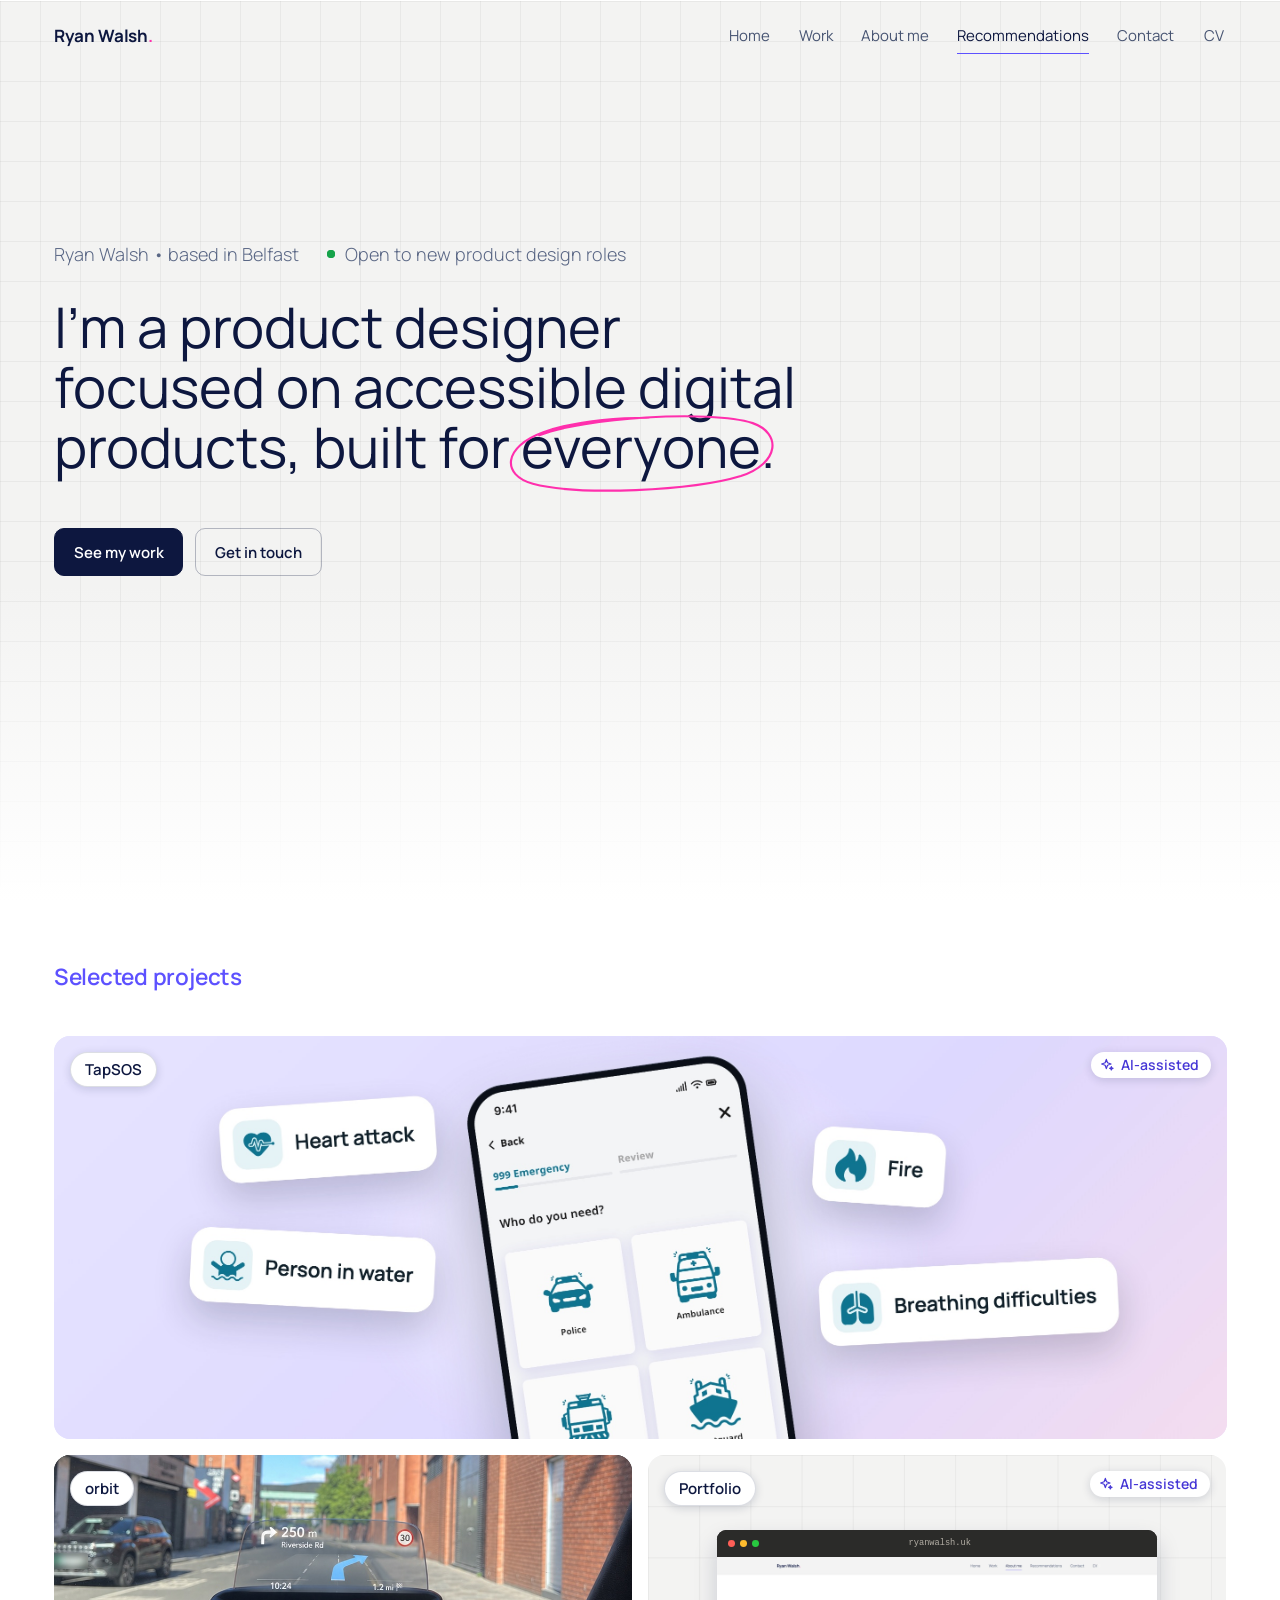
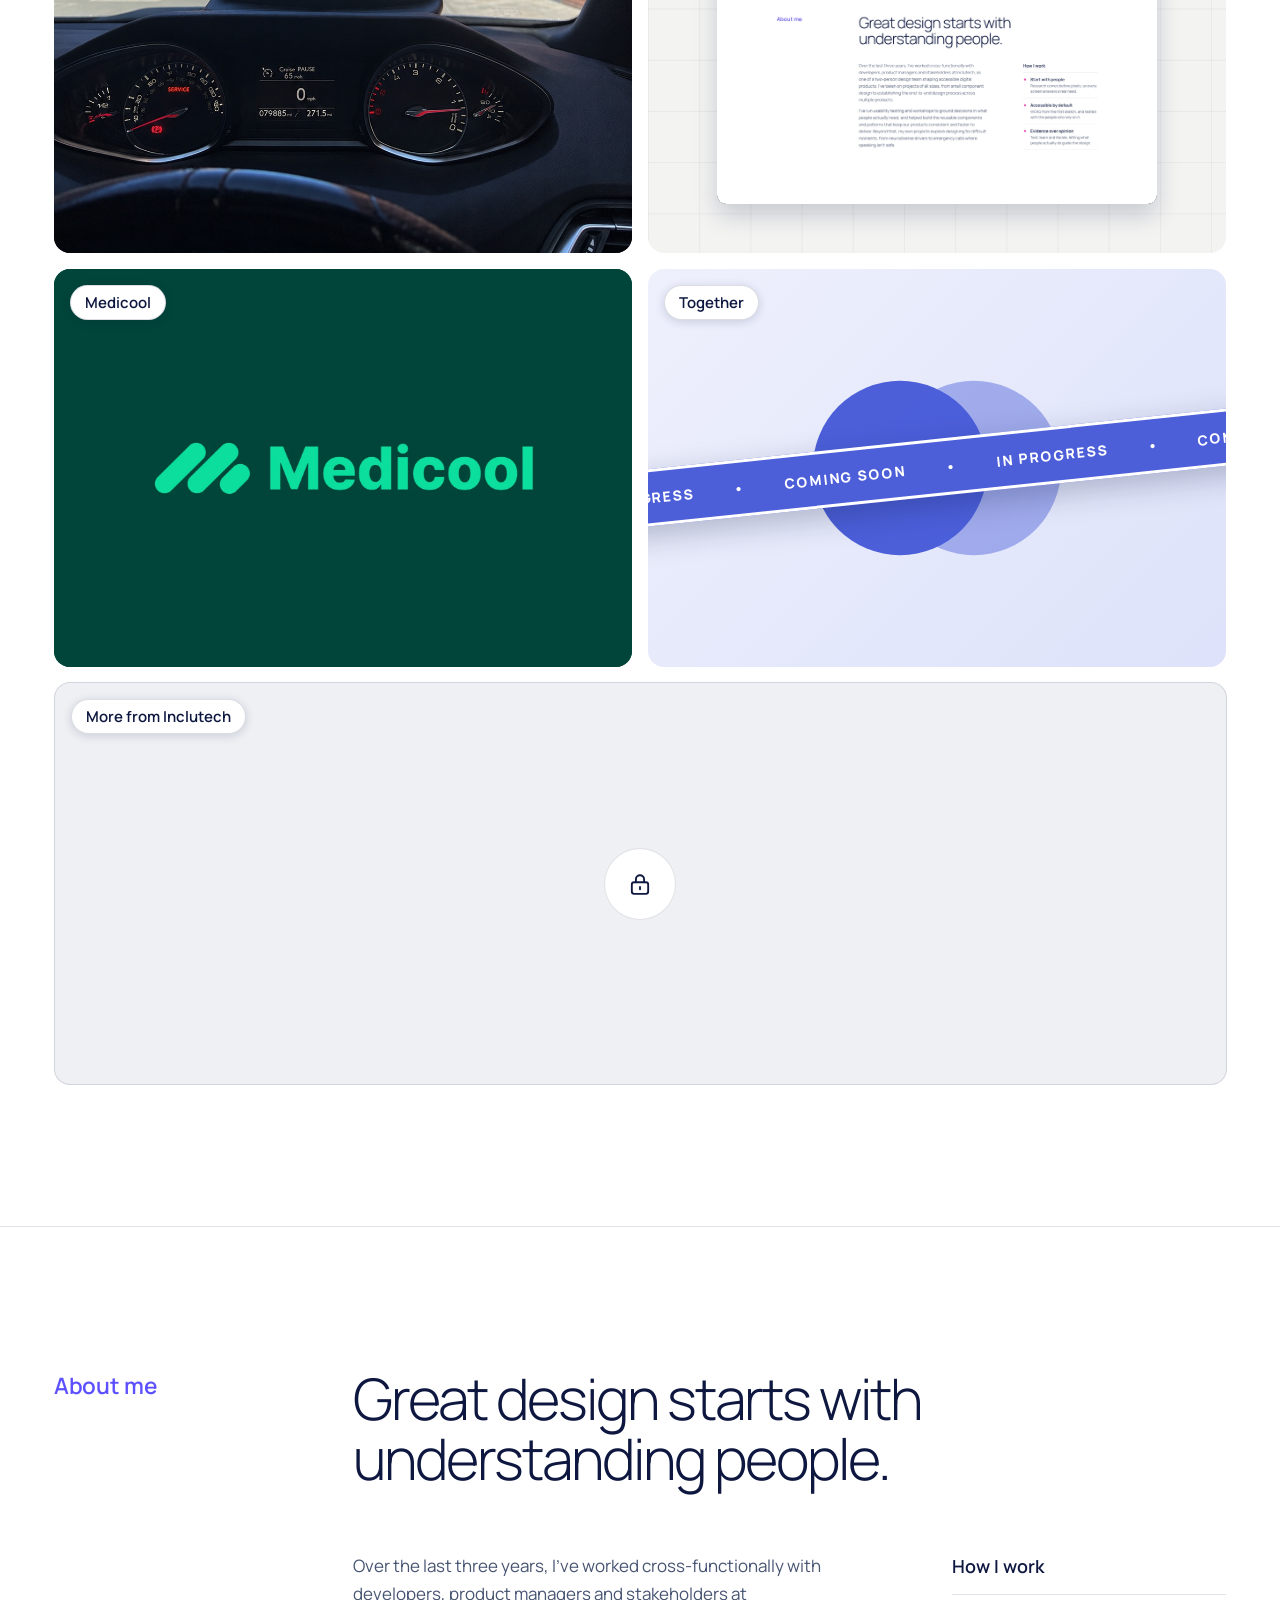
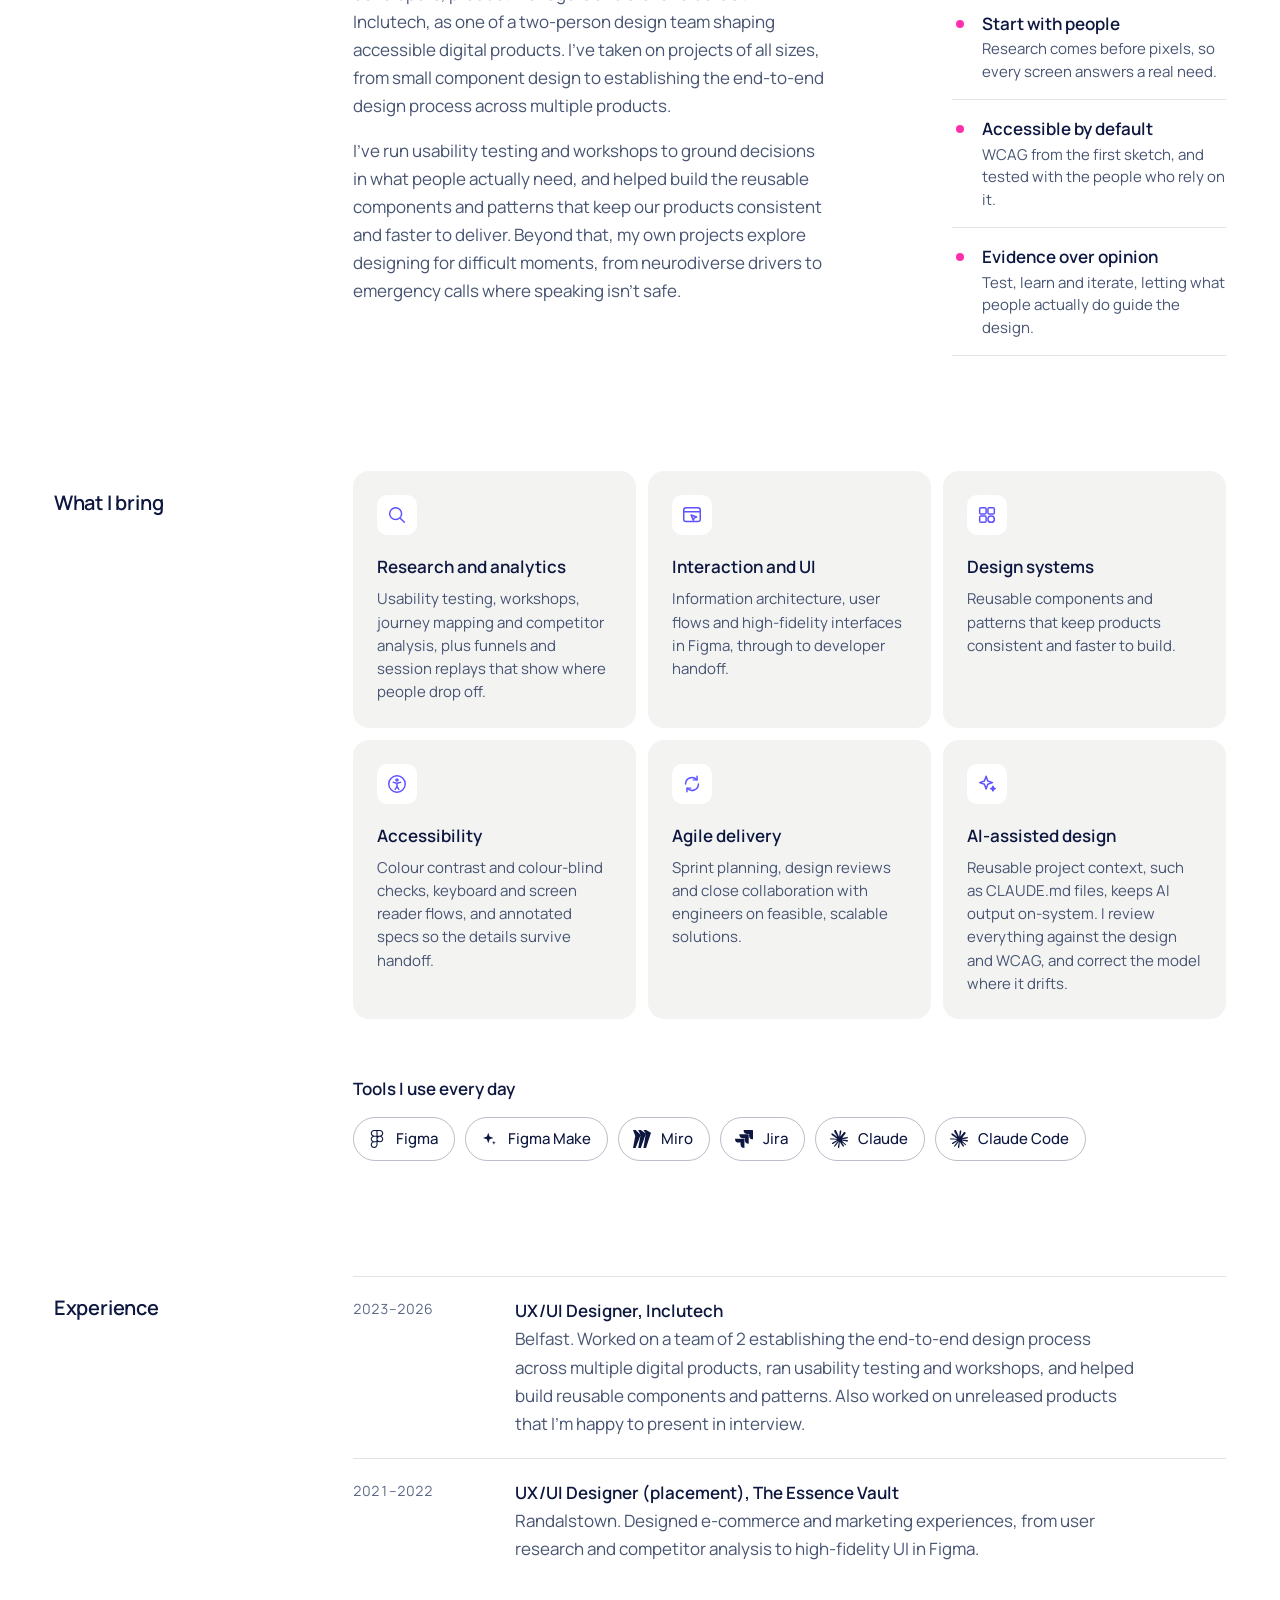
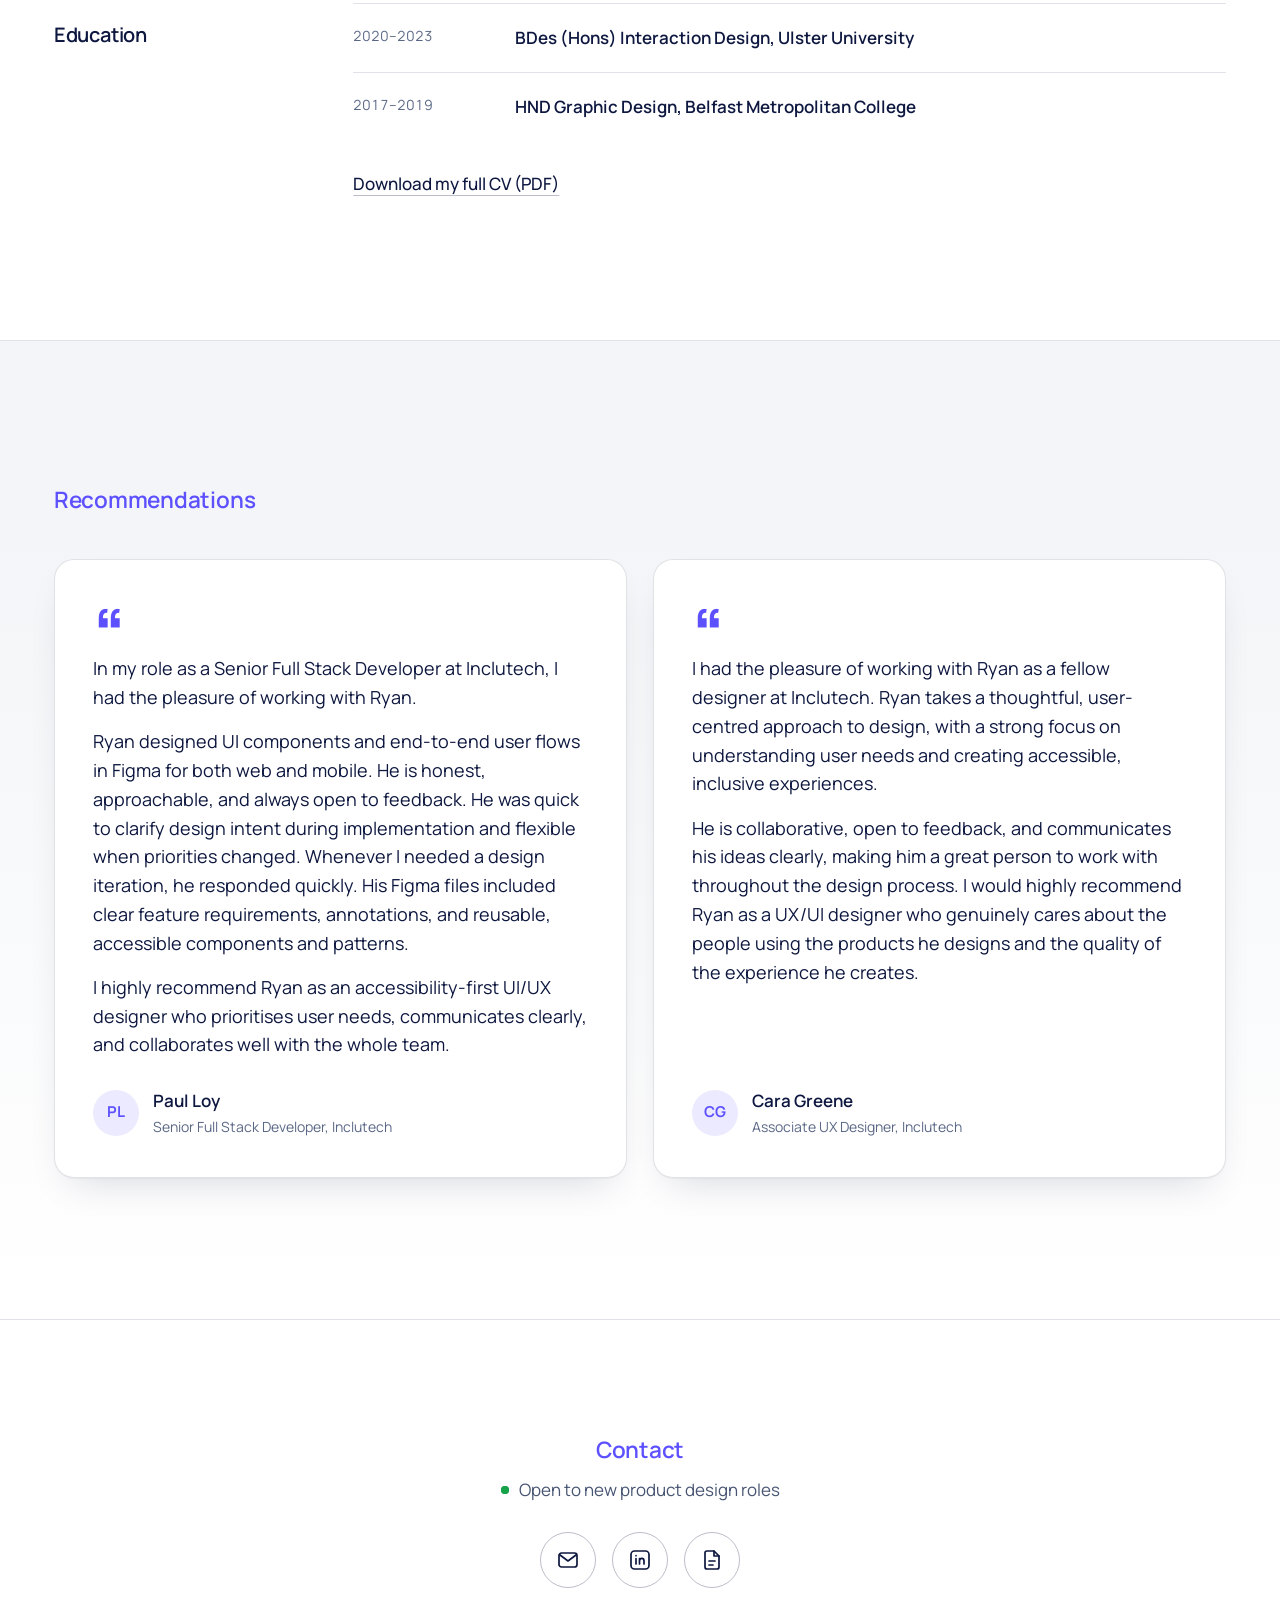
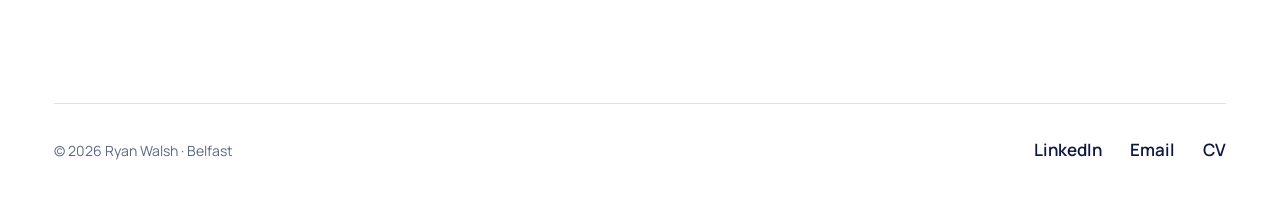
==== index.html @ e7433f49 "Home: add Claude and Figma Make to tools Brief item 1.3: Ryan confirmed he uses Claude (Research, Pr" ====
<!doctype html>
<html lang="en-GB">
<head>
  <meta charset="utf-8">
  <meta name="viewport" content="width=device-width, initial-scale=1, viewport-fit=cover">
  <title>Ryan Walsh, Product Designer (UX/UI) in Belfast</title>
  <meta name="description" content="Ryan Walsh is a product designer in Belfast, designing accessible, end-to-end digital products from research to developer handoff.">
  <meta name="theme-color" content="#131313">

  <meta property="og:type" content="website">
  <meta property="og:title" content="Ryan Walsh, Product Designer (UX/UI)">
  <meta property="og:description" content="Accessible, end-to-end product design from Belfast.">
  <meta property="og:url" content="https://ryanwalsh.uk/">
  <meta property="og:image" content="https://ryanwalsh.uk/images/share-card.png?v=3">
  <meta name="twitter:card" content="summary_large_image">

  <link rel="icon" href="favicon.svg?v=3" type="image/svg+xml">
  <link rel="preconnect" href="https://fonts.googleapis.com">
  <link rel="preconnect" href="https://fonts.gstatic.com" crossorigin>
  <link rel="stylesheet" href="https://fonts.googleapis.com/css2?family=Manrope:wght@200..800&display=swap">
  <link rel="stylesheet" href="css/styles.css?v=20261103g">
  <script src="js/main.js?v=20261029a" defer></script>
</head>
<body id="top">

<!-- Icon set used inside the TapSOS phone mockups -->
<svg class="sprite" aria-hidden="true" focusable="false">
  <symbol id="i-person" viewBox="0 0 24 24"><circle cx="12" cy="4.8" r="2.2"/><path d="M12 8.5v6M7.5 11.6 12 9.4l4.5 2.2M9.4 21l2.6-6.5 2.6 6.5"/></symbol>
  <symbol id="i-speech" viewBox="0 0 24 24"><path d="M4 5h16v10.5H10l-4.5 4v-4H4z"/><path d="M8 9.3h8M8 12.3h5"/></symbol>
  <symbol id="i-eye" viewBox="0 0 24 24"><path d="M2.5 12S6 5.5 12 5.5 21.5 12 21.5 12 18 18.5 12 18.5 2.5 12 2.5 12z"/><circle cx="12" cy="12" r="3"/></symbol>
  <symbol id="i-bottle" viewBox="0 0 24 24"><path d="M10 2.5h4M10.5 2.5v4L8 10v11.5h8V10l-2.5-3.5v-4M8 14h8"/></symbol>
  <symbol id="i-ticket" viewBox="0 0 24 24"><path d="M3 7h18v3.2a1.8 1.8 0 0 0 0 3.6V17H3v-3.2a1.8 1.8 0 0 0 0-3.6z"/><path d="M14.5 8v1.5M14.5 11.3v1.4M14.5 14.5V16"/></symbol>
  <symbol id="i-bag" viewBox="0 0 24 24"><path d="M5 8.5h14l-1.2 12H6.2z"/><path d="M9 8.5V7a3 3 0 0 1 6 0v1.5"/></symbol>
  <symbol id="i-pin" viewBox="0 0 24 24"><path d="M12 21s-6.5-6.2-6.5-11a6.5 6.5 0 0 1 13 0c0 4.8-6.5 11-6.5 11z"/><circle cx="12" cy="10" r="2.3"/></symbol>
</svg>

<a class="skip-link" href="#main">Skip to content</a>

<header class="site-header site-header--light">
  <div class="wrap site-header__inner">
    <a class="wordmark" href="#top">Ryan Walsh<span class="wordmark__stop" aria-hidden="true">.</span></a>
    <button class="nav-toggle" type="button" aria-expanded="false" aria-controls="site-nav">
      <span class="nav-toggle__open">Menu</span><span class="nav-toggle__close">Close</span>
    </button>
    <nav class="nav" id="site-nav" aria-label="Main">
      <ul class="nav__list">
        <li><a class="nav__link" href="#top">Home</a></li>
        <li><a class="nav__link" href="#work">Work</a></li>
        <li><a class="nav__link" href="#about">About me</a></li>
        <li><a class="nav__link" href="#recommendations">Recommendations</a></li>
        <li><a class="nav__link" href="#contact">Contact</a></li>
        <li><a class="nav__link" href="cv/ryanwalsh-2026-cv.pdf" target="_blank" rel="noopener">CV</a></li>
      </ul>
    </nav>
  </div>
</header>

<main id="main">

  <!-- ============ Hero ============ -->
  <div class="hero-band hero-band--light">
  <section class="hero wrap" aria-labelledby="hero-title">
    <div class="grid">
      <p class="hero__hello"><span>Ryan Walsh • based in Belfast</span><span class="status"><span class="status__dot" aria-hidden="true"></span>Open to new product design roles</span></p>

      <h1 class="hero__title" id="hero-title">
        I’m a product designer focused on accessible digital products, built for <span class="nowrap"><span class="circled">everyone<svg class="pen pen--loop" data-draw="load" style="--delay: 0.85s" viewBox="0 0 400 120" aria-hidden="true" focusable="false"><path pathLength="1" d="M58 30C120 8 300 4 360 26c40 16 36 58-20 74-70 18-230 18-294-2C2 84 6 44 64 26c46-14 106-16 150-14"/></svg></span>.</span>
      </h1>

      <div class="hero__aside">
        <div class="hero__actions">
          <a class="button button--solid" href="#work">See my work</a>
          <a class="button" href="#contact">Get in touch</a>
        </div>
      </div>
    </div>
  </section>
  </div>

  <!-- ============ Selected projects ============ -->
  <section class="section" id="work" aria-labelledby="work-title">
    <div class="wrap grid">
      <h2 class="section__label" id="work-title">Selected projects</h2>

      <article class="project project--feature">
        <a class="project__link" href="tapsos.html">
          <div class="media media--zoom project__media" style="background: #e6e3ff">
            <span class="project__badge" aria-hidden="true">TapSOS</span>
            <span class="ai-chip ai-chip--card" aria-hidden="true"><svg viewBox="0 0 24 24" aria-hidden="true" focusable="false"><path d="M11 3.5l1.8 5.2 5.2 1.8-5.2 1.8L11 17.5l-1.8-5.2L4 10.5l5.2-1.8z"/><path d="M18.5 14.5l.7 1.8 1.8.7-1.8.7-.7 1.8-.7-1.8-1.8-.7 1.8-.7z"/></svg>AI-assisted</span>
            <div class="project__overlay" aria-hidden="true"><p class="project__overlay-title">TapSOS</p><p class="project__overlay-desc">Contact the emergency services without saying a word.</p><span class="project__overlay-cta">View case study<svg class="project__arrow" viewBox="0 0 16 16" focusable="false"><path d="M2 8h11M9 4l4 4-4 4"/></svg></span></div>
            <picture>
              <source media="(min-width: 900px)" srcset="images/tapsos/home-card-wide.jpg?v=2" width="2640" height="907">
              <img class="media__img" src="images/tapsos/home-card.jpg?v=2" alt="" width="1200" height="826" loading="lazy">
            </picture>
          </div>
          <div class="project__caption" aria-hidden="true"><p class="project__caption-desc">Contact the emergency services without saying a word.</p><span class="project__cta">View case study<svg class="project__arrow" viewBox="0 0 16 16" aria-hidden="true" focusable="false"><path d="M2 8h11M9 4l4 4-4 4"/></svg></span></div>
          <div class="project__text visually-hidden">
            <h3 class="project__title">TapSOS</h3>
            <p class="project__desc">Contact the emergency services without saying a word. A free, accredited app that lets people contact the UK Police, Ambulance, Fire &amp; Rescue and Coastguard without speaking.</p>
            <ul class="tags" aria-label="Skills"><li>UX Research</li><li>UX Design</li><li>Accessibility</li></ul>
            <span class="project__cta">View case study<svg class="project__arrow" viewBox="0 0 16 16" aria-hidden="true" focusable="false"><path d="M2 8h11M9 4l4 4-4 4"/></svg></span>
          </div>
        </a>
      </article>

      <article class="project project--second">
        <a class="project__link" href="orbit.html">
          <div class="media media--zoom project__media" style="background: #1c1d20">
            <span class="project__badge" aria-hidden="true">orbit</span>
            <div class="project__overlay" aria-hidden="true"><p class="project__overlay-title">orbit</p><p class="project__overlay-desc">A heads-up display app for neurodiverse drivers.</p><span class="project__overlay-cta">View case study<svg class="project__arrow" viewBox="0 0 16 16" focusable="false"><path d="M2 8h11M9 4l4 4-4 4"/></svg></span></div>
            <img class="media__img" src="images/orbit-hud-photo.jpg" alt="" width="1086" height="747" loading="lazy">
          </div>
          <div class="project__caption" aria-hidden="true"><p class="project__caption-desc">A heads-up display app for neurodiverse drivers.</p><span class="project__cta">View case study<svg class="project__arrow" viewBox="0 0 16 16" aria-hidden="true" focusable="false"><path d="M2 8h11M9 4l4 4-4 4"/></svg></span></div>
          <div class="project__text visually-hidden">
            <h3 class="project__title">orbit</h3>
            <p class="project__desc">A heads-up display app that puts directions in a driver’s peripheral view, designed around the needs of neurodiverse drivers.</p>
            <ul class="tags" aria-label="Skills"><li>UX Research</li><li>UX Design</li><li>Mobile</li><li>HUD</li></ul>
            <span class="project__cta">View case study<svg class="project__arrow" viewBox="0 0 16 16" aria-hidden="true" focusable="false"><path d="M2 8h11M9 4l4 4-4 4"/></svg></span>
          </div>
        </a>
      </article>

      <article class="project project--site">
        <a class="project__link" href="portfolio-site.html">
          <div class="media media--site media--zoom project__media">
            <span class="project__badge" aria-hidden="true">Portfolio</span>
            <span class="ai-chip ai-chip--card" aria-hidden="true"><svg viewBox="0 0 24 24" aria-hidden="true" focusable="false"><path d="M11 3.5l1.8 5.2 5.2 1.8-5.2 1.8L11 17.5l-1.8-5.2L4 10.5l5.2-1.8z"/><path d="M18.5 14.5l.7 1.8 1.8.7-1.8.7-.7 1.8-.7-1.8-1.8-.7 1.8-.7z"/></svg>AI-assisted</span>
            <div class="project__overlay" aria-hidden="true"><p class="project__overlay-title">Portfolio</p><p class="project__overlay-desc">Designing and building my portfolio with AI</p><span class="project__overlay-cta">View case study<svg class="project__arrow" viewBox="0 0 16 16" focusable="false"><path d="M2 8h11M9 4l4 4-4 4"/></svg></span></div>
            <div class="media__img site-window" aria-hidden="true">
              <div class="site-window__frame">
                <p class="site-window__bar"><i></i><i></i><i></i><span>ryanwalsh.uk</span></p>
                <div class="site-window__screen"><img src="images/site-about.webp" alt="" width="2000" height="1011" loading="lazy"></div>
              </div>
            </div>
          </div>
          <div class="project__caption" aria-hidden="true"><p class="project__caption-desc">Designing and building my portfolio with AI</p><span class="project__cta">View case study<svg class="project__arrow" viewBox="0 0 16 16" aria-hidden="true" focusable="false"><path d="M2 8h11M9 4l4 4-4 4"/></svg></span></div>
          <div class="project__text visually-hidden">
            <h3 class="project__title">Portfolio</h3>
            <p class="project__desc">Designing and building my portfolio with AI</p>
            <ul class="tags" aria-label="Skills"><li>UX Design</li><li>Web</li><li>AI</li></ul>
            <span class="project__cta">View case study<svg class="project__arrow" viewBox="0 0 16 16" aria-hidden="true" focusable="false"><path d="M2 8h11M9 4l4 4-4 4"/></svg></span>
          </div>
        </a>
      </article>

      <article class="project project--medicool">
        <a class="project__link" href="medicool.html">
          <div class="media media--medicool media--zoom project__media">
            <span class="project__badge" aria-hidden="true">Medicool</span>
            <div class="project__overlay" aria-hidden="true"><p class="project__overlay-title">Medicool</p><p class="project__overlay-desc">Keeping medication cool on the go, with a smart case and an app.</p><span class="project__overlay-cta">View case study<svg class="project__arrow" viewBox="0 0 16 16" focusable="false"><path d="M2 8h11M9 4l4 4-4 4"/></svg></span></div>
            <img class="media__img medicool__logo" src="images/medicool.webp" alt="" width="2000" height="1125" loading="lazy">
          </div>
          <div class="project__caption" aria-hidden="true"><p class="project__caption-desc">Keeping medication cool on the go, with a smart case and an app.</p><span class="project__cta">View case study<svg class="project__arrow" viewBox="0 0 16 16" aria-hidden="true" focusable="false"><path d="M2 8h11M9 4l4 4-4 4"/></svg></span></div>
          <div class="project__text visually-hidden">
            <h3 class="project__title">Medicool</h3>
            <p class="project__desc">A co-founders project from Catalyst in 2023: a smart case that keeps medication cool on the go, and the app that talks to it. Our team was selected for a £10,000 proof-of-concept grant.</p>
            <ul class="tags" aria-label="Skills"><li>Branding</li><li>UX Design</li><li>Mobile</li></ul>
            <span class="project__cta">View case study<svg class="project__arrow" viewBox="0 0 16 16" aria-hidden="true" focusable="false"><path d="M2 8h11M9 4l4 4-4 4"/></svg></span>
          </div>
        </a>
      </article>

      <article class="project project--third project--off">
        <div class="project__link">
          <div class="media media--together project__media pending" role="img" aria-label="Together case study in progress, coming soon">
            <span class="project__badge" aria-hidden="true">Together</span>
            <div class="project__overlay" aria-hidden="true"><p class="project__overlay-title">Together</p><p class="project__overlay-desc">GP, hospital and pharmacy appointments on one timeline.</p><span class="project__overlay-cta">Coming soon</span></div>
            <span class="pending__mark" aria-hidden="true"></span>
            <svg class="pending__icon" viewBox="0 0 200 200" aria-hidden="true" focusable="false"><circle cx="78" cy="100" r="52" fill="#4c5fd9"/><circle cx="122" cy="100" r="52" fill="#4c5fd9" fill-opacity="0.45"/></svg>
            <div class="pending__band" aria-hidden="true"><div class="pending__track"><span class="pending__set"><span>In progress</span><span>Coming soon</span><span>In progress</span><span>Coming soon</span><span>In progress</span><span>Coming soon</span></span><span class="pending__set"><span>In progress</span><span>Coming soon</span><span>In progress</span><span>Coming soon</span><span>In progress</span><span>Coming soon</span></span></div></div>
          </div>
          <div class="project__caption" aria-hidden="true"><p class="project__caption-desc">GP, hospital and pharmacy appointments on one timeline.</p><span class="project__cta project__cta--pending">Coming soon</span></div>
          <div class="project__text visually-hidden">
            <h3 class="project__title">Together</h3>
            <p class="project__desc">Your care, all in one place: GP, hospital and pharmacy appointments together on one timeline.</p>
            <ul class="tags" aria-label="Skills"><li>UX Design</li><li>Mobile</li></ul>
            <span class="project__cta project__cta--pending">In progress, coming soon</span>
          </div>
        </div>
      </article>

      <article class="project project--fourth project--locked">
        <a class="project__link" href="mailto:ryanjameswalsh@hotmail.com?subject=Portfolio%20walkthrough" aria-label="More from Inclutech: unreleased product work I can walk you through in an interview. Available on request. Opens an email to Ryan.">
          <div class="media media--locked project__media">
            <span class="project__badge" aria-hidden="true">More from Inclutech</span>
            <div class="project__overlay" aria-hidden="true"><p class="project__overlay-title">More from Inclutech</p><p class="project__overlay-desc">Unreleased product work I can walk you through in an interview.</p><span class="project__overlay-cta">Available on request<svg class="project__arrow" viewBox="0 0 16 16" focusable="false"><path d="M2 8h11M9 4l4 4-4 4"/></svg></span></div>
            <span class="locked__icon" aria-hidden="true"><svg viewBox="0 0 24 24" focusable="false"><rect x="5" y="10.5" width="14" height="10" rx="2"/><path d="M8.5 10.5V8a3.5 3.5 0 0 1 7 0v2.5"/><path d="M12 14.5v2"/></svg></span>
          </div>
          <div class="project__caption" aria-hidden="true"><p class="project__caption-desc">Unreleased product work I can walk you through in an interview.</p><span class="project__cta">Available on request<svg class="project__arrow" viewBox="0 0 16 16" aria-hidden="true" focusable="false"><path d="M2 8h11M9 4l4 4-4 4"/></svg></span></div>
          <div class="project__text visually-hidden">
            <h3 class="project__title">More from Inclutech</h3>
            <p class="project__desc">Unreleased product work I can walk you through in an interview.</p>
            <span class="project__cta">Available on request</span>
          </div>
        </a>
      </article>
    </div>
  </section>

  <!-- ============ About ============ -->
  <section class="section" id="about" aria-labelledby="about-title">
    <div class="wrap grid">
      <h2 class="section__label" id="about-title">About me</h2>
      <p class="about__statement">Great design starts with understanding people.</p>

      <div class="about__body flow">
        <p>Over the last three years, I’ve worked cross-functionally with developers, product managers and stakeholders at Inclutech, as one of a two-person design team shaping accessible digital products. I’ve taken on projects of all sizes, from small component design to establishing the end-to-end design process across multiple products.</p>
        <p>I’ve run usability testing and workshops to ground decisions in what people actually need, and helped build the reusable components and patterns that keep our products consistent and faster to deliver. Beyond that, my own projects explore designing for difficult moments, from neurodiverse drivers to emergency calls where speaking isn’t safe.</p>
      </div>

      <div class="about__principles">
        <h3 class="about__principles-title">How I work</h3>
        <ul class="beliefs">
          <li><svg class="pen pen--dot" data-draw style="--delay: 0s" viewBox="0 0 20 20" aria-hidden="true" focusable="false"><circle class="pen__ring" cx="10" cy="10" r="8"/><circle class="pen__dot" cx="10" cy="10" r="5"/></svg><p><strong>Start with people</strong>Research comes before pixels, so every screen answers a real need.</p></li>
          <li><svg class="pen pen--dot" data-draw style="--delay: 0.15s" viewBox="0 0 20 20" aria-hidden="true" focusable="false"><circle class="pen__ring" cx="10" cy="10" r="8"/><circle class="pen__dot" cx="10" cy="10" r="5"/></svg><p><strong>Accessible by default</strong>WCAG from the first sketch, and tested with the people who rely on it.</p></li>
          <li><svg class="pen pen--dot" data-draw style="--delay: 0.3s" viewBox="0 0 20 20" aria-hidden="true" focusable="false"><circle class="pen__ring" cx="10" cy="10" r="8"/><circle class="pen__dot" cx="10" cy="10" r="5"/></svg><p><strong>Evidence over opinion</strong>Test, learn and iterate, letting what people actually do guide the design.</p></li>
        </ul>
      </div>

      <div class="about__block">
        <h3 class="about__subhead">What I bring</h3>
        <dl class="skills">
          <div><dt><span class="skills__icon" aria-hidden="true"><svg viewBox="0 0 24 24" focusable="false"><circle cx="10.5" cy="10.5" r="6.5"/><path d="M15.5 15.5 20 20"/></svg></span>Research and analytics</dt><dd>Usability testing, workshops, journey mapping and competitor analysis, plus funnels and session replays that show where people drop off.</dd></div>
          <div><dt><span class="skills__icon" aria-hidden="true"><svg viewBox="0 0 24 24" focusable="false"><rect x="3" y="4" width="18" height="15" rx="2.5"/><path d="M3 8.5h18M11 12l6 2.2-2.6 1-1 2.6z"/></svg></span>Interaction and UI</dt><dd>Information architecture, user flows and high-fidelity interfaces in Figma, through to developer handoff.</dd></div>
          <div><dt><span class="skills__icon" aria-hidden="true"><svg viewBox="0 0 24 24" focusable="false"><rect x="4" y="4" width="7" height="7" rx="1.5"/><rect x="13" y="4" width="7" height="7" rx="1.5"/><rect x="4" y="13" width="7" height="7" rx="1.5"/><circle cx="16.5" cy="16.5" r="3.5"/></svg></span>Design systems</dt><dd>Reusable components and patterns that keep products consistent and faster to build.</dd></div>
          <div><dt><span class="skills__icon" aria-hidden="true"><svg viewBox="0 0 24 24" focusable="false"><circle cx="12" cy="12" r="9"/><circle cx="12" cy="7.6" r="1.2"/><path d="M8 10.2l4 1 4-1M12 11.2v3.3M10 18l2-3.5 2 3.5"/></svg></span>Accessibility</dt><dd>Colour contrast and colour-blind checks, keyboard and screen reader flows, and annotated specs so the details survive handoff.</dd></div>
          <div><dt><span class="skills__icon" aria-hidden="true"><svg viewBox="0 0 24 24" focusable="false"><path d="M19 12a7 7 0 0 1-12.2 4.7M5 12a7 7 0 0 1 12.2-4.7"/><path d="M17.5 3.5v4h-4M6.5 20.5v-4h4"/></svg></span>Agile delivery</dt><dd>Sprint planning, design reviews and close collaboration with engineers on feasible, scalable solutions.</dd></div>
          <div><dt><span class="skills__icon" aria-hidden="true"><svg viewBox="0 0 24 24" focusable="false"><path d="M11 3.5l1.8 5.2 5.2 1.8-5.2 1.8L11 17.5l-1.8-5.2L4 10.5l5.2-1.8z"/><path d="M18.5 14.5l.7 1.8 1.8.7-1.8.7-.7 1.8-.7-1.8-1.8-.7 1.8-.7z"/></svg></span>AI-assisted design</dt><dd>Reusable project context, such as CLAUDE.md files, keeps AI output on-system. I review everything against the design and WCAG, and correct the model where it drifts.</dd></div>
        </dl>
        <div class="tools">
          <p class="tools__label">Tools I use every day</p>
          <!-- Brand icons from Simple Icons (CC0) -->
          <ul class="tools__list">
            <li><svg viewBox="0 0 24 24" aria-hidden="true" focusable="false"><path d="M15.852 8.981h-4.588V0h4.588c2.476 0 4.49 2.014 4.49 4.49s-2.014 4.491-4.49 4.491zM12.735 7.51h3.117c1.665 0 3.019-1.355 3.019-3.019s-1.355-3.019-3.019-3.019h-3.117V7.51zm0 1.471H8.148c-2.476 0-4.49-2.014-4.49-4.49S5.672 0 8.148 0h4.588v8.981zm-4.587-7.51c-1.665 0-3.019 1.355-3.019 3.019s1.354 3.02 3.019 3.02h3.117V1.471H8.148zm4.587 15.019H8.148c-2.476 0-4.49-2.014-4.49-4.49s2.014-4.49 4.49-4.49h4.588v8.98zM8.148 8.981c-1.665 0-3.019 1.355-3.019 3.019s1.355 3.019 3.019 3.019h3.117V8.981H8.148zM8.172 24c-2.489 0-4.515-2.014-4.515-4.49s2.014-4.49 4.49-4.49h4.588v4.441c0 2.503-2.047 4.539-4.563 4.539zm-.024-7.51a3.023 3.023 0 0 0-3.019 3.019c0 1.665 1.365 3.019 3.044 3.019 1.705 0 3.093-1.376 3.093-3.068v-2.97H8.148zm7.704 0h-.098c-2.476 0-4.49-2.014-4.49-4.49s2.014-4.49 4.49-4.49h.098c2.476 0 4.49 2.014 4.49 4.49s-2.014 4.49-4.49 4.49zm-.097-7.509c-1.665 0-3.019 1.355-3.019 3.019s1.355 3.019 3.019 3.019h.098c1.665 0 3.019-1.355 3.019-3.019s-1.355-3.019-3.019-3.019h-.098z"/></svg>Figma</li>
            <li><svg viewBox="0 0 24 24" aria-hidden="true" focusable="false"><path d="M11 3.5l1.8 5.2 5.2 1.8-5.2 1.8L11 17.5l-1.8-5.2L4 10.5l5.2-1.8z"/><path d="M18.5 14.5l.7 1.8 1.8.7-1.8.7-.7 1.8-.7-1.8-1.8-.7 1.8-.7z"/></svg>Figma Make</li>
            <li><svg viewBox="0 0 24 24" aria-hidden="true" focusable="false"><path d="M17.392 0H13.9L17 4.808 10.444 0H6.949l3.102 6.3L3.494 0H0l3.05 8.131L0 24h3.494L10.05 6.985 6.949 24h3.494L17 5.494 13.899 24h3.493L24 3.672 17.392 0z"/></svg>Miro</li>
            <li><svg viewBox="0 0 24 24" aria-hidden="true" focusable="false"><path d="M11.571 11.513H0a5.218 5.218 0 0 0 5.232 5.215h2.13v2.057A5.215 5.215 0 0 0 12.575 24V12.518a1.005 1.005 0 0 0-1.005-1.005zm5.723-5.756H5.736a5.215 5.215 0 0 0 5.215 5.214h2.129v2.058a5.218 5.218 0 0 0 5.215 5.214V6.758a1.001 1.001 0 0 0-1.001-1.001zM23.013 0H11.455a5.215 5.215 0 0 0 5.215 5.215h2.129v2.057A5.215 5.215 0 0 0 24 12.483V1.005A1.001 1.001 0 0 0 23.013 0Z"/></svg>Jira</li>
            <li><svg viewBox="0 0 24 24" aria-hidden="true" focusable="false"><path d="m4.7144 15.9555 4.7174-2.6471.079-.2307-.079-.1275h-.2307l-.7893-.0486-2.6956-.0729-2.3375-.0971-2.2646-.1214-.5707-.1215-.5343-.7042.0546-.3522.4797-.3218.686.0608 1.5179.1032 2.2767.1578 1.6514.0972 2.4468.255h.3886l.0546-.1579-.1336-.0971-.1032-.0972L6.973 9.8356l-2.55-1.6879-1.3356-.9714-.7225-.4918-.3643-.4614-.1578-1.0078.6557-.7225.8803.0607.2246.0607.8925.686 1.9064 1.4754 2.4893 1.8336.3643.3035.1457-.1032.0182-.0728-.164-.2733-1.3539-2.4467-1.445-2.4893-.6435-1.032-.17-.6194c-.0607-.255-.1032-.4674-.1032-.7285L6.287.1335 6.6997 0l.9957.1336.419.3642.6192 1.4147 1.0018 2.2282 1.5543 3.0296.4553.8985.2429.8318.091.255h.1579v-.1457l.1275-1.706.2368-2.0947.2307-2.6957.0789-.7589.3764-.9107.7468-.4918.5828.2793.4797.686-.0668.4433-.2853 1.8517-.5586 2.9021-.3643 1.9429h.2125l.2429-.2429.9835-1.3053 1.6514-2.0643.7286-.8196.85-.9046.5464-.4311h1.0321l.759 1.1293-.34 1.1657-1.0625 1.3478-.8804 1.1414-1.2628 1.7-.7893 1.36.0729.1093.1882-.0183 2.8535-.607 1.5421-.2794 1.8396-.3157.8318.3886.091.3946-.3278.8075-1.967.4857-2.3072.4614-3.4364.8136-.0425.0304.0486.0607 1.5482.1457.6618.0364h1.621l3.0175.2247.7892.522.4736.6376-.079.4857-1.2142.6193-1.6393-.3886-3.825-.9107-1.3113-.3279h-.1822v.1093l1.0929 1.0686 2.0035 1.8092 2.5075 2.3314.1275.5768-.3218.4554-.34-.0486-2.2039-1.6575-.85-.7468-1.9246-1.621h-.1275v.17l.4432.6496 2.3436 3.5214.1214 1.0807-.17.3521-.6071.2125-.6679-.1214-1.3721-1.9246L14.38 17.959l-1.1414-1.9428-.1397.079-.674 7.2552-.3156.3703-.7286.2793-.6071-.4614-.3218-.7468.3218-1.4753.3886-1.9246.3157-1.53.2853-1.9004.17-.6314-.0121-.0425-.1397.0182-1.4328 1.9672-2.1796 2.9446-1.7243 1.8456-.4128.164-.7164-.3704.0667-.6618.4008-.5889 2.386-3.0357 1.4389-1.882.929-1.0868-.0062-.1579h-.0546l-6.3385 4.1164-1.1293.1457-.4857-.4554.0608-.7467.2307-.2429 1.9064-1.3114Z"/></svg>Claude</li>
            <li><svg viewBox="0 0 24 24" aria-hidden="true" focusable="false"><path d="m4.7144 15.9555 4.7174-2.6471.079-.2307-.079-.1275h-.2307l-.7893-.0486-2.6956-.0729-2.3375-.0971-2.2646-.1214-.5707-.1215-.5343-.7042.0546-.3522.4797-.3218.686.0608 1.5179.1032 2.2767.1578 1.6514.0972 2.4468.255h.3886l.0546-.1579-.1336-.0971-.1032-.0972L6.973 9.8356l-2.55-1.6879-1.3356-.9714-.7225-.4918-.3643-.4614-.1578-1.0078.6557-.7225.8803.0607.2246.0607.8925.686 1.9064 1.4754 2.4893 1.8336.3643.3035.1457-.1032.0182-.0728-.164-.2733-1.3539-2.4467-1.445-2.4893-.6435-1.032-.17-.6194c-.0607-.255-.1032-.4674-.1032-.7285L6.287.1335 6.6997 0l.9957.1336.419.3642.6192 1.4147 1.0018 2.2282 1.5543 3.0296.4553.8985.2429.8318.091.255h.1579v-.1457l.1275-1.706.2368-2.0947.2307-2.6957.0789-.7589.3764-.9107.7468-.4918.5828.2793.4797.686-.0668.4433-.2853 1.8517-.5586 2.9021-.3643 1.9429h.2125l.2429-.2429.9835-1.3053 1.6514-2.0643.7286-.8196.85-.9046.5464-.4311h1.0321l.759 1.1293-.34 1.1657-1.0625 1.3478-.8804 1.1414-1.2628 1.7-.7893 1.36.0729.1093.1882-.0183 2.8535-.607 1.5421-.2794 1.8396-.3157.8318.3886.091.3946-.3278.8075-1.967.4857-2.3072.4614-3.4364.8136-.0425.0304.0486.0607 1.5482.1457.6618.0364h1.621l3.0175.2247.7892.522.4736.6376-.079.4857-1.2142.6193-1.6393-.3886-3.825-.9107-1.3113-.3279h-.1822v.1093l1.0929 1.0686 2.0035 1.8092 2.5075 2.3314.1275.5768-.3218.4554-.34-.0486-2.2039-1.6575-.85-.7468-1.9246-1.621h-.1275v.17l.4432.6496 2.3436 3.5214.1214 1.0807-.17.3521-.6071.2125-.6679-.1214-1.3721-1.9246L14.38 17.959l-1.1414-1.9428-.1397.079-.674 7.2552-.3156.3703-.7286.2793-.6071-.4614-.3218-.7468.3218-1.4753.3886-1.9246.3157-1.53.2853-1.9004.17-.6314-.0121-.0425-.1397.0182-1.4328 1.9672-2.1796 2.9446-1.7243 1.8456-.4128.164-.7164-.3704.0667-.6618.4008-.5889 2.386-3.0357 1.4389-1.882.929-1.0868-.0062-.1579h-.0546l-6.3385 4.1164-1.1293.1457-.4857-.4554.0608-.7467.2307-.2429 1.9064-1.3114Z"/></svg>Claude Code</li>
          </ul>
        </div>
      </div>

      <div class="about__block">
        <h3 class="about__subhead">Experience</h3>
        <ol class="history">
          <li class="history__item">
            <span class="history__when">2023–2026</span>
            <div>
              <p class="history__role">UX/UI Designer, Inclutech</p>
              <p class="history__detail">Belfast. Worked on a team of 2 establishing the end-to-end design process across multiple digital products, ran usability testing and workshops, and helped build reusable components and patterns. Also worked on unreleased products that I’m happy to present in interview.</p>
            </div>
          </li>
          <li class="history__item">
            <span class="history__when">2021–2022</span>
            <div>
              <p class="history__role">UX/UI Designer (placement), The Essence Vault</p>
              <p class="history__detail">Randalstown. Designed e-commerce and marketing experiences, from user research and competitor analysis to high-fidelity UI in Figma.</p>
            </div>
          </li>
        </ol>

        <h3 class="about__subhead">Education</h3>
        <ol class="history">
          <li class="history__item">
            <span class="history__when">2020–2023</span>
            <div><p class="history__role">BDes (Hons) Interaction Design, Ulster University</p></div>
          </li>
          <li class="history__item">
            <span class="history__when">2017–2019</span>
            <div><p class="history__role">HND Graphic Design, Belfast Metropolitan College</p></div>
          </li>
        </ol>

        <p class="about__cv"><a class="text-link" href="cv/ryanwalsh-2026-cv.pdf" download>Download my full CV (PDF)</a></p>
      </div>
    </div>
  </section>

  <!-- ============ Recommendations ============ -->
  <section class="section" id="recommendations" aria-labelledby="recs-title">
    <div class="wrap grid">
      <h2 class="section__label" id="recs-title">Recommendations</h2>

      <figure class="rec rec--a">
        <blockquote>
          <p>In my role as a Senior Full Stack Developer at Inclutech, I had the pleasure of working with Ryan.</p>
          <p>Ryan designed UI components and end-to-end user flows in Figma for both web and mobile. He is honest, approachable, and always open to feedback. He was quick to clarify design intent during implementation and flexible when priorities changed. Whenever I needed a design iteration, he responded quickly. His Figma files included clear feature requirements, annotations, and reusable, accessible components and patterns.</p>
          <p>I highly recommend Ryan as an accessibility-first UI/UX designer who prioritises user needs, communicates clearly, and collaborates well with the whole team.</p>
        </blockquote>
        <figcaption><span class="rec__avatar" aria-hidden="true">PL</span><span class="rec__who"><span class="rec__name">Paul Loy</span><span class="rec__role">Senior Full Stack Developer, Inclutech</span></span></figcaption>
      </figure>

      <figure class="rec rec--b">
        <blockquote>
          <p>I had the pleasure of working with Ryan as a fellow designer at Inclutech. Ryan takes a thoughtful, user-centred approach to design, with a strong focus on understanding user needs and creating accessible, inclusive experiences.</p>
          <p>He is collaborative, open to feedback, and communicates his ideas clearly, making him a great person to work with throughout the design process. I would highly recommend Ryan as a UX/UI designer who genuinely cares about the people using the products he designs and the quality of the experience he creates.</p>
        </blockquote>
        <figcaption><span class="rec__avatar" aria-hidden="true">CG</span><span class="rec__who"><span class="rec__name">Cara Greene</span><span class="rec__role">Associate UX Designer, Inclutech</span></span></figcaption>
      </figure>
    </div>
  </section>


  <!-- ============ Contact ============ -->
  <section class="section contact" id="contact" aria-labelledby="contact-title">
    <div class="wrap">
      <h2 class="section__label contact__title" id="contact-title">Contact</h2>
      <p class="status contact__status"><span class="status__dot" aria-hidden="true"></span>Open to new product design roles</p>
      <ul class="contact__icons">
        <li><a href="mailto:ryanjameswalsh@hotmail.com" aria-label="Email ryanjameswalsh@hotmail.com" title="Email"><svg viewBox="0 0 24 24" aria-hidden="true" focusable="false"><rect x="3" y="5" width="18" height="14" rx="2.5"/><path d="M4 7l8 6 8-6"/></svg></a></li>
        <li><a href="https://www.linkedin.com/in/ryanwalshh/" target="_blank" rel="noopener" aria-label="LinkedIn (opens in a new tab)" title="LinkedIn"><svg viewBox="0 0 24 24" aria-hidden="true" focusable="false"><rect x="3" y="3" width="18" height="18" rx="3.5"/><path d="M8 10.5V16M8 7.6v.1M11.5 16v-5.5M11.5 13c0-1.6 1.1-2.6 2.4-2.6 1.4 0 2.1.9 2.1 2.6V16"/></svg></a></li>
        <li><a href="cv/ryanwalsh-2026-cv.pdf" download aria-label="Download my CV (PDF)" title="Download CV"><svg viewBox="0 0 24 24" aria-hidden="true" focusable="false"><path d="M14 3H7a2 2 0 0 0-2 2v14a2 2 0 0 0 2 2h10a2 2 0 0 0 2-2V8z"/><path d="M14 3v5h5M9 13h6M9 17h4"/></svg></a></li>
      </ul>
    </div>
  </section>
</main>

<footer class="site-footer">
  <div class="wrap">
    <div class="site-footer__inner">
      <p>© <span data-year>2026</span> Ryan Walsh · Belfast</p>
      <ul class="site-footer__links" aria-label="Contact">
        <li><a href="https://www.linkedin.com/in/ryanwalshh/" target="_blank" rel="noopener">LinkedIn</a></li>
        <li><a href="mailto:ryanjameswalsh@hotmail.com">Email</a></li>
        <li><a href="cv/ryanwalsh-2026-cv.pdf" target="_blank" rel="noopener">CV</a></li>
      </ul>
    </div>
  </div>
</footer>

</body>
</html>
---- css/styles.css ----
/* ==========================================================================
   Ryan Walsh — Portfolio
   Light pages with a navy/violet gradient hero, after aphex.co. Violet is the
   interface accent; the pink "pen" marks the hand-drawn annotations. The
   lime/teal come from Ryan's own TapSOS work and only appear inside project
   imagery. --paper is the text colour and --ground the background: .on-dark
   swaps them for navy sections.
   ========================================================================== */

/* ---------- Tokens ---------- */
:root {
  /* Contrast ratios are against white (light) and navy (.on-dark). */
  --navy: #0d173f;
  --violet: #5d51ff; /* 5.1:1 on white, fine for text */
  --tint: #f4f5f8;

  --ground: #ffffff;
  --ground-raised: var(--tint);
  --surface: var(--tint);
  --paper: var(--navy); /* 17.3:1 */
  --paper-soft: #475472; /* 7.6:1 */
  --paper-faint: #5a6785; /* 5.7:1, still AA on --tint */
  --line: rgba(13, 23, 63, 0.12);
  --line-strong: rgba(13, 23, 63, 0.28);

  --accent: var(--violet);
  --pen: #ff2fad; /* 3.4:1: strokes and focus rings only, never small text */
  --focus: var(--pen);
  --button-hover: var(--violet);
  --button-hover-text: #ffffff;

  --tapsos-lime: #d7fa89;
  --tapsos-teal: #16758a; /* swap for the exact token from your TapSOS file */
  --tapsos-ink: #162029;
  --night: #1d2440;
  --night-light: #f2b35b;

  --font: "Manrope", ui-sans-serif, system-ui, -apple-system, "Segoe UI", Roboto, sans-serif;

  --text-sm: 0.875rem;
  --text-base: 1.0625rem;
  --text-md: clamp(1.1875rem, 1.05rem + 0.45vw, 1.4375rem);
  --text-lg: clamp(1.5rem, 1.2rem + 1.1vw, 2.125rem);
  --text-xl: clamp(2.125rem, 1.5rem + 2.6vw, 3.875rem);
  --text-2xl: clamp(2.625rem, 1.4rem + 4.4vw, 5.5rem);
  --text-display: clamp(3rem, 1.2rem + 6.4vw, 7.25rem);

  --gutter: clamp(20px, 4.2vw, 64px);
  --col-gap: clamp(16px, 2vw, 32px);
  --max: 1440px;
  --header-h: 72px;
  --radius-media: 16px;
  --radius-control: 10px;
  --ease-out: cubic-bezier(0.22, 0.8, 0.24, 1);
}

/* ---------- Base ---------- */
*,
*::before,
*::after { box-sizing: border-box; }

html {
  color-scheme: light;
  -webkit-text-size-adjust: 100%;
  scroll-behavior: smooth;
  scroll-padding-top: calc(var(--header-h) + 16px);
}

body {
  margin: 0;
  background: var(--ground);
  color: var(--paper);
  font-family: var(--font);
  font-size: var(--text-base);
  font-weight: 400;
  line-height: 1.65;
  -webkit-font-smoothing: antialiased;
  -moz-osx-font-smoothing: grayscale;
  text-rendering: optimizeLegibility;
}

h1, h2, h3, h4, p, figure, blockquote, dl, dd, ul, ol { margin: 0; }
ul, ol { padding: 0; list-style: none; }
img, svg { display: block; max-width: 100%; }
a { color: inherit; }
button { font: inherit; }

::selection { background: var(--pen); color: var(--navy); }

:focus-visible {
  outline: 2px solid var(--focus);
  outline-offset: 3px;
  border-radius: 4px;
}

.skip-link {
  position: absolute;
  left: 16px;
  top: -100px;
  z-index: 100;
  padding: 12px 18px;
  border-radius: var(--radius-control);
  background: var(--paper);
  color: var(--ground);
  font-weight: 600;
  text-decoration: none;
}
.skip-link:focus { top: 12px; }

.visually-hidden {
  position: absolute !important;
  width: 1px;
  height: 1px;
  padding: 0;
  margin: -1px;
  overflow: hidden;
  clip: rect(0, 0, 0, 0);
  white-space: nowrap;
  border: 0;
}

.nowrap { white-space: nowrap; }

.sprite { position: absolute; width: 0; height: 0; overflow: hidden; }

/* ---------- Layout ---------- */
.wrap {
  width: 100%;
  max-width: var(--max);
  margin-inline: auto;
  padding-inline: var(--gutter);
  /* Phones in landscape: keep content clear of the notch and rounded corners
     (the viewport meta sets viewport-fit=cover, so these insets are reported). */
  padding-left: max(var(--gutter), env(safe-area-inset-left));
  padding-right: max(var(--gutter), env(safe-area-inset-right));
}

.grid {
  display: grid;
  grid-template-columns: minmax(0, 1fr);
  column-gap: var(--col-gap);
}

.flow > * + * { margin-top: var(--flow, 1em); }

/* ---------- Controls ---------- */
.button {
  display: inline-flex;
  align-items: center;
  justify-content: center;
  gap: 0.5em;
  min-height: 48px;
  padding: 0 1.25em;
  border: 1px solid var(--line-strong);
  border-radius: var(--radius-control);
  background: transparent;
  color: var(--paper);
  font-size: 0.9375rem;
  font-weight: 600;
  line-height: 1;
  text-decoration: none;
  cursor: pointer;
  transition: background-color 0.2s, border-color 0.2s, color 0.2s;
}
.button:hover { border-color: var(--paper); }
.button--solid {
  background: var(--paper);
  border-color: var(--paper);
  color: var(--ground);
}
.button--solid:hover { background: var(--button-hover); border-color: var(--button-hover); color: var(--button-hover-text); }

.text-link {
  color: var(--paper);
  font-weight: 500;
  text-decoration: underline;
  text-decoration-thickness: 1px;
  text-decoration-color: var(--line-strong);
  text-underline-offset: 0.3em;
  transition: text-decoration-color 0.2s;
}
.text-link:hover { text-decoration-color: var(--accent); }

/* ---------- Dark sections ----------
   Navy sections re-point the tokens, so everything inside just works.
   Lighter text values were checked against the brightest gradient stop.
   Navy media panels (.media--surface) get the same light text. */
.on-dark,
.media--surface {
  --ground: var(--navy);
  --paper: #ffffff;
  --paper-soft: #dcdff0; /* 5.0:1 on the violet wash, 13:1 on navy */
  --paper-faint: #dcdff0;
  --line: rgba(255, 255, 255, 0.16);
  --line-strong: rgba(255, 255, 255, 0.36);
  --accent: var(--pen); /* 5.2:1 on navy */
  --focus: #ffffff;
  --button-hover: var(--pen);
  --button-hover-text: var(--navy);
  color-scheme: dark;
  background-color: var(--navy);
  color: var(--paper);
}

/* Same layers as the aphex.co hero, with Ryan's pink in the corner. */
.hero-band {
  margin-top: calc(-1 * var(--header-h));
  padding-top: var(--header-h);
  background:
    linear-gradient(117deg, rgba(13, 23, 63, 0) 64%, rgba(255, 47, 173, 0.6)),
    linear-gradient(100deg, rgba(93, 81, 255, 0.8), rgba(13, 23, 63, 0.8) 88%),
    var(--navy);
}

/* ---------- Header ---------- */
.site-header {
  position: sticky;
  top: 0;
  z-index: 50;
  background-color: transparent; /* the ::before layer paints it */
  border-bottom: 1px solid transparent;
  transition: border-color 0.3s;
}
/* The blur lives on a layer behind the header, not the header itself:
   backdrop-filter would trap the fixed mobile menu inside the header's box. */
.site-header::before {
  content: "";
  position: absolute;
  inset: 0;
  z-index: -1;
  background: rgba(13, 23, 63, 0.86);
  -webkit-backdrop-filter: blur(14px);
  backdrop-filter: blur(14px);
  transition: opacity 0.3s;
}
/* Sit clear on the gradient until the page scrolls. */
.js:not(.nav-open) .site-header:not(.is-scrolled)::before { opacity: 0; }
.site-header.is-scrolled { border-bottom-color: var(--line); }

.site-header__inner {
  display: flex;
  align-items: center;
  justify-content: space-between;
  gap: 24px;
  min-height: var(--header-h);
}

.wordmark {
  display: inline-flex;
  align-items: center;
  font-size: 1.0625rem;
  font-weight: 700;
  letter-spacing: -0.01em;
  text-decoration: none;
  white-space: nowrap;
}
/* "Ryan Walsh." The full stop is the pink pen dot used across the site, a quiet
   signature. It's decorative, so screen readers just hear "Ryan Walsh". */
.wordmark__stop { color: var(--pen); }

.nav__list {
  display: flex;
  align-items: center;
  gap: clamp(14px, 2.2vw, 34px);
}

.nav__link {
  position: relative;
  display: inline-block;
  min-width: 24px; /* WCAG 2.5.8: short labels like "CV" still get a 24px target */
  padding: 6px 0;
  text-align: center;
  color: var(--paper-soft);
  font-size: 0.9375rem;
  text-decoration: none;
  transition: color 0.2s;
}
.nav__link::after {
  content: "";
  position: absolute;
  left: 0;
  right: 0;
  bottom: 0;
  height: 1px;
  background: currentColor;
  transform: scaleX(0);
  transform-origin: left;
  transition: transform 0.3s var(--ease-out);
}
.nav__link:hover,
.nav__link[aria-current] { color: var(--paper); }
.nav__link[aria-current]::after { transform: scaleX(1); background: var(--accent); }


.nav-toggle {
  display: none;
  min-height: 44px;
  padding: 0 14px;
  border: 1px solid var(--line-strong);
  border-radius: var(--radius-control);
  background: transparent;
  color: var(--paper);
  font-weight: 600;
  font-size: 0.9375rem;
  cursor: pointer;
}
.nav-toggle__close { display: none; }
.nav-toggle[aria-expanded="true"] .nav-toggle__open { display: none; }
.nav-toggle[aria-expanded="true"] .nav-toggle__close { display: inline; }

@media (max-width: 859px) {
  /* Without JavaScript the nav simply wraps under the name. */
  html:not(.js) .site-header__inner { flex-wrap: wrap; padding-block: 12px; }
  html:not(.js) .nav__list { flex-wrap: wrap; gap: 8px 18px; }

  .js .nav-toggle { display: inline-flex; align-items: center; }
  .js .nav {
    position: fixed;
    inset: var(--header-h) 0 0 0;
    display: none;
    padding: 28px var(--gutter) 48px;
    /* The open menu clears the notch and the home indicator too. */
    padding-left: max(var(--gutter), env(safe-area-inset-left));
    padding-right: max(var(--gutter), env(safe-area-inset-right));
    padding-bottom: calc(48px + env(safe-area-inset-bottom));
    background: var(--ground);
    overflow-y: auto;
  }
  .js.nav-open .nav { display: block; }
  .js.nav-open body { overflow: hidden; }
  .js .nav__list { flex-direction: column; align-items: flex-start; gap: 4px; }
  .js .nav__link {
    color: var(--paper);
    font-size: var(--text-xl);
    font-weight: 300;
    letter-spacing: -0.03em;
    line-height: 1.25;
  }
  .js .nav__link::after { display: none; }
}

/* ---------- Pen marks (hand-drawn annotations) ---------- */
.pen {
  position: absolute;
  max-width: none;
  overflow: visible;
  fill: none;
  stroke: var(--pen);
  stroke-width: 2.4;
  stroke-linecap: round;
  stroke-linejoin: round;
  pointer-events: none;
}
.pen path { stroke-dasharray: 1; stroke-dashoffset: 0; }

.js .pen[data-draw] path { stroke-dashoffset: 1; }
.js .pen[data-draw].is-drawn path {
  stroke-dashoffset: 0;
  transition: stroke-dashoffset 1.05s var(--ease-out) var(--delay, 0s);
}
.js .pen[data-draw].is-drawn path + path {
  transition-delay: calc(var(--delay, 0s) + 0.75s);
  transition-duration: 0.35s;
}

.circled {
  position: relative;
  display: inline-block;
  white-space: nowrap;
}
.circled .pen--loop {
  left: -9%;
  top: 50%;
  width: 118%;
  height: auto;
  transform: translateY(-44%) rotate(-2.5deg);
}

/* ---------- Media (placeholder art with image slots) ---------- */
.media {
  position: relative;
  overflow: hidden;
  border-radius: var(--radius-media);
  container-type: inline-size;
  isolation: isolate;
}
.media--lime { background: var(--tapsos-lime); }
/* Soft violet-to-pink wash from the site palette, for real mockup images. */
.media--brand { background: linear-gradient(135deg, #e6e4ff 0%, #f1ecff 48%, #ffe1f2 100%); }
.media--night { background: var(--night); }
.media--paper { background: var(--tint); }
.media--tint { background: var(--tint); }
/* Label shown in an image slot until the real image is added. */
.media__ph {
  position: absolute;
  inset: 0;
  display: grid;
  place-items: center;
  margin: 0;
  color: var(--paper-faint);
  font-size: var(--text-sm);
  font-weight: 500;
}

.media__art { position: absolute; inset: 0; }
.media__art--flow { position: relative; inset: auto; }

/* Drop a real image into /images with the right name and it covers the art. */
.media__img {
  position: absolute;
  inset: 0;
  z-index: 2;
  width: 100%;
  height: 100%;
  object-fit: cover;
}
.media__img--contain { object-fit: contain; }
.media__img--inset { padding: 6% 5%; }
/* Landscape screens in a portrait card: fill the height and run off the right edge. */
.media__img--peek { object-fit: cover; object-position: 0% 50%; padding: 14% 0 14% 9%; }
/* Mockups ease up in size on hover (the card link on home, the figure on the
   case study); the background stays put because only the img scales. */
.media--zoom .media__img {
  transition: transform 0.7s var(--ease-out);
}
.project__link:hover .media--zoom .media__img,
.project__link:focus-visible .media--zoom .media__img,
.cs-hero-media .media--zoom:hover .media__img { transform: scale(1.06); }
/* A real image replaces the HTML placeholder art and the "coming soon" label
   (both return if the image fails to load, via the img's onerror). */
.media:has(> .media__img) > .media__art { visibility: hidden; }
.media:has(> .media__img) > .media__ph { display: none; }

.caption {
  margin-top: 14px;
  color: var(--paper-faint);
  font-size: var(--text-sm);
  line-height: 1.5;
  max-width: 60ch;
}

/* ---------- Phone mockups (built in HTML, sized with container units) ---------- */
.phone {
  --w: 240px;
  position: relative;
  flex: none;
  width: var(--w);
  aspect-ratio: 9 / 19.2;
  padding: calc(var(--w) * 0.032);
  border-radius: calc(var(--w) * 0.165);
  background: #0b0b0b;
  box-shadow:
    0 40px 70px -36px rgba(0, 0, 0, 0.55),
    inset 0 0 0 1.5px #343434;
  container-type: inline-size;
}

.app {
  position: relative;
  display: flex;
  flex-direction: column;
  height: 100%;
  padding: 0 6cqw;
  border-radius: 13.5cqw;
  background: #ffffff;
  color: var(--tapsos-ink);
  font-family: var(--font);
  font-size: 4.2cqw;
  line-height: 1.3;
  overflow: hidden;
}
.app::before {
  content: "";
  position: absolute;
  top: 3cqw;
  left: 50%;
  z-index: 4;
  width: 30cqw;
  height: 8.5cqw;
  border-radius: 99px;
  background: #0b0b0b;
  transform: translateX(-50%);
}

.app__status {
  display: flex;
  flex: none;
  align-items: center;
  justify-content: space-between;
  height: 14cqw;
  padding: 0 3cqw;
  font-size: 4.3cqw;
  font-weight: 700;
}
.app__status::after {
  content: "";
  width: 6.5cqw;
  height: 3.2cqw;
  border-radius: 1cqw;
  background: currentColor;
  opacity: 0.85;
}

.app__bar {
  display: flex;
  flex: none;
  align-items: center;
  height: 10cqw;
  font-weight: 600;
}
.app__bar--end { justify-content: flex-end; }
.app__back::before { content: "\2039"; margin-right: 1.6cqw; font-size: 6cqw; line-height: 0; }
.app__close {
  position: relative;
  width: 5.5cqw;
  height: 5.5cqw;
}
.app__close::before,
.app__close::after {
  content: "";
  position: absolute;
  top: 50%;
  left: 0;
  width: 100%;
  height: 0.8cqw;
  border-radius: 1cqw;
  background: currentColor;
  transform: rotate(45deg);
}
.app__close::after { transform: rotate(-45deg); }

.app__tabs {
  display: grid;
  grid-template-columns: 1fr 1fr;
  gap: 3cqw;
  margin-bottom: 5cqw;
  color: #98a3ad;
  font-size: 3.8cqw;
  font-weight: 700;
}
.app__tabs span { padding-bottom: 2cqw; border-bottom: 1.1cqw solid #e3e7ea; }
.app__tabs .is-active { color: var(--tapsos-teal); border-color: var(--tapsos-teal); }

.app__title { margin-bottom: 4cqw; font-size: 5.4cqw; font-weight: 700; letter-spacing: -0.01em; }
.app__text { margin-bottom: 5cqw; color: #46525c; font-size: 3.9cqw; }

.app__options { display: grid; gap: 2.6cqw; }
.app__options li,
.app__rows li {
  border-radius: 2.6cqw;
  background: #ffffff;
  box-shadow: 0 0.5cqw 2.6cqw rgba(22, 32, 41, 0.13);
}
.app__options li {
  display: flex;
  align-items: center;
  gap: 3cqw;
  padding: 3cqw 3.4cqw;
  font-size: 3.9cqw;
  font-weight: 600;
}

.app__ico {
  flex: none;
  width: 6.4cqw;
  height: 6.4cqw;
  color: var(--tapsos-teal);
  fill: none;
  stroke: currentColor;
  stroke-width: 1.8;
  stroke-linecap: round;
  stroke-linejoin: round;
}

.app__rows { display: grid; gap: 3cqw; }
.app__rows li { display: grid; gap: 0.6cqw; padding: 3.4cqw 4cqw; }
.app__rows b { font-size: 4cqw; }
.app__rows span { color: #5b6670; font-size: 3.4cqw; }

.app__shield {
  position: relative;
  display: grid;
  place-items: center;
  width: 19cqw;
  height: 19cqw;
  margin: 3cqw 0 4cqw;
  border-radius: 4cqw;
  background: #2657d6;
  color: #ffffff;
}
.app__shield > svg { width: 11cqw; height: 11cqw; fill: none; stroke: currentColor; stroke-width: 2; }
.app__lock {
  position: absolute;
  right: -3cqw;
  bottom: -3cqw;
  display: grid;
  place-items: center;
  width: 9cqw;
  height: 9cqw;
  border: 1cqw solid #ffffff;
  border-radius: 50%;
  background: #128a4a;
}
.app__lock svg { width: 4.4cqw; height: 4.4cqw; fill: none; stroke: #ffffff; stroke-width: 2.6; }

/* Map screen */
.app--map { padding: 0; }
.app__map { position: absolute; inset: 0; width: 100%; height: 100%; }
.app--map .app__status { position: relative; z-index: 2; padding: 0 9cqw; }
.app__banner {
  position: relative;
  z-index: 2;
  display: flex;
  flex-direction: column;
  margin: 1cqw 4cqw 0;
  padding: 3cqw 4cqw;
  border-radius: 3cqw;
  background: rgba(78, 84, 90, 0.94);
  color: #ffffff;
}
.app__banner-kicker { font-size: 3.2cqw; opacity: 0.85; }
.app__banner-title { font-size: 4.8cqw; font-weight: 700; }
.app__here {
  position: absolute;
  top: 45%;
  left: 52%;
  z-index: 1;
  width: 6cqw;
  height: 6cqw;
  border: 1cqw solid #ffffff;
  border-radius: 50%;
  background: #1aa0c8;
  box-shadow: 0 0 0 5cqw rgba(26, 160, 200, 0.22);
  transform: translate(-50%, -50%);
}
.app__sheet {
  position: absolute;
  right: 0;
  bottom: 0;
  left: 0;
  z-index: 2;
  display: grid;
  gap: 4cqw;
  padding: 5cqw 5cqw 8cqw;
  border-radius: 5cqw 5cqw 0 0;
  background: #ffffff;
  box-shadow: 0 -2cqw 6cqw rgba(0, 0, 0, 0.08);
}
.app__address { display: flex; align-items: flex-start; gap: 2.6cqw; font-size: 3.6cqw; }
.app__address b { display: block; font-size: 4.2cqw; }
.app__address span { color: #5b6670; }
.app__address .app__ico { color: var(--tapsos-ink); }
.app__edit {
  align-self: center;
  margin-left: auto;
  padding: 0.8cqw 3cqw;
  border: 0.5cqw solid var(--tapsos-ink);
  border-radius: 99px;
  color: var(--tapsos-ink);
  font-weight: 700;
}
.app__cta {
  display: block;
  padding: 3.4cqw;
  border-radius: 2.4cqw;
  background: var(--tapsos-teal);
  color: #ffffff;
  font-weight: 700;
  text-align: center;
}

/* ---------- Home: hero ----------
   Type sizes, weights and spacing match the uxfol.io reference like for like:
   32px / 40px / 56px heading at its 768px and 1024px breakpoints, a light
   18px intro line, and a flat #f3f3f2 ground. */
/* The grey eases into the white page below, alongside the grid's own fade. */
.hero-band--light { position: relative; isolation: isolate; background: linear-gradient(to bottom, #f3f3f2 65%, var(--ground)); }
/* Fill the first screen so the case studies start below the fold. */
.hero-band--light { min-height: 100vh; min-height: 100svh; }
.hero-band--light + .section { border-top: 0; padding-top: clamp(40px, 4.5vw, 64px); }
/* The reference's 40px graph-paper grid, easing out toward the bottom edge. */
.hero-band--light::before {
  content: "";
  position: absolute;
  inset: 0;
  z-index: -1;
  background-image:
    linear-gradient(to right, rgba(0, 0, 0, 0.045) 1px, transparent 1px),
    linear-gradient(to bottom, rgba(0, 0, 0, 0.045) 1px, transparent 1px);
  background-size: 40px 40px;
  -webkit-mask-image: linear-gradient(to bottom, #000 65%, transparent);
  mask-image: linear-gradient(to bottom, #000 65%, transparent);
  pointer-events: none;
}
/* Case study heroes use the same light ground, kept plain (no grid), and end
   with their content instead of filling the first screen. */
.hero-band--cs { min-height: 0; }
.hero-band--cs::before { content: none; }
.site-header--light::before { background: rgba(243, 243, 242, 0.96); } /* near-solid so dark sections can't wash out the links */

.hero {
  padding-top: clamp(70px, 29px + 10.9vw, 186px);
  padding-bottom: clamp(64px, 40px + 6.9vw, 139px);
}
.hero__hello {
  margin-bottom: 30px;
  color: var(--paper-faint); /* the reference's #929294 is only 2.9:1 here */
  font-size: 16.8px;
  font-weight: 300;
  line-height: 1.45;
}
.hero__title {
  font-size: 32px;
  font-weight: 400;
  line-height: 1.25;
  letter-spacing: normal;
  text-wrap: balance;
}
@media (min-width: 769px) {
  .hero__hello { font-size: 17.2px; line-height: 1.5; }
  .hero__title { max-width: min(776px, 66%); font-size: 40px; line-height: 1.17; }
}
@media (min-width: 1025px) {
  .hero__hello { font-size: 18px; line-height: 1.44; }
  .hero__title { font-size: 56px; line-height: 1.07; }
}
/* Case study titles share the home hero's type: regular weight, same steps. */
.hero-band--cs .cs-hero__title {
  max-width: 776px;
  font-size: 32px;
  font-weight: 400;
  line-height: 1.25;
  letter-spacing: normal;
}
@media (min-width: 769px) {
  .hero-band--cs .cs-hero__title { font-size: 40px; line-height: 1.17; }
}
@media (min-width: 1025px) {
  .hero-band--cs .cs-hero__title { font-size: 56px; line-height: 1.07; }
}
.hero__aside { margin-top: clamp(40px, 4vw, 56px); }
.hero__actions { display: flex; flex-wrap: wrap; gap: 12px; }

/* Availability sits beside the intro line in the same type, marked by a live dot. */
.hero__hello { display: flex; flex-wrap: wrap; align-items: center; gap: 4px 28px; }
.status { display: inline-flex; align-items: center; gap: 10px; }
.status__dot {
  position: relative;
  flex: none;
  width: 8px;
  height: 8px;
  border-radius: 50%;
  background: #16a34a;
}
.status__dot::after {
  content: "";
  position: absolute;
  inset: 0;
  border-radius: 50%;
  background: #16a34a;
  animation: ping 2s var(--ease-out) infinite;
}
@keyframes ping {
  from { opacity: 0.6; transform: scale(1); }
  70%, to { opacity: 0; transform: scale(2.6); }
}
@media (prefers-reduced-motion: reduce) {
  .status__dot::after { animation: none; }
}

.js .hero__hello,
.js .hero__title,
.js .hero__aside { animation: rise 0.9s var(--ease-out) both; }
.js .hero__title { animation-delay: 0.08s; }
.js .hero__aside { animation-delay: 0.38s; }

@keyframes rise {
  from { opacity: 0; transform: translateY(18px); }
  to { opacity: 1; transform: none; }
}

/* ---------- Sections ---------- */
.section {
  padding-block: clamp(88px, 11vw, 168px);
  border-top: 1px solid var(--line);
}
/* Section markers: big enough to stop the eye while scrolling. */
.section__label {
  margin-bottom: 1.25rem;
  color: var(--accent);
  font-size: var(--text-md);
  font-weight: 600;
  line-height: 1.3;
  letter-spacing: -0.01em;
}
.section__intro {
  max-width: 30ch;
  font-size: var(--text-lg);
  font-weight: 200;
  line-height: 1.25;
  letter-spacing: -0.02em;
  text-wrap: balance;
}

/* ---------- Home: work ---------- */
/* The work section reads as a tight image grid: names sit on the images, and
   the full card text stays in the page (visually hidden) for screen readers. */
#work > .grid { column-gap: 16px; }
.project { margin-top: 16px; }
.project--feature { margin-top: clamp(28px, 3.5vw, 48px); }
.project__badge {
  position: absolute;
  top: 16px;
  left: 16px;
  z-index: 4;
  padding: 6px 14px;
  border-radius: 999px;
  border: 1px solid rgba(13, 23, 63, 0.14);
  background: #ffffff;
  box-shadow: 0 2px 10px rgba(13, 23, 63, 0.16);
  color: var(--navy);
  font-size: 0.9375rem;
  font-weight: 600;
  line-height: 1.4;
}
/* Hover / keyboard focus: the image blurs under a navy tint (dark enough for
   white text at AA on the lightest card) and the project details appear. */
.project__overlay {
  position: absolute;
  inset: 0;
  z-index: 5;
  display: flex;
  flex-direction: column;
  align-items: center;
  justify-content: center;
  gap: 8px;
  padding: 24px;
  background: rgba(13, 23, 63, 0.6);
  -webkit-backdrop-filter: blur(14px);
  backdrop-filter: blur(14px);
  color: #ffffff;
  text-align: center;
  opacity: 0;
  transition: opacity 0.3s var(--ease-out);
}
.project__overlay-title { font-size: clamp(1.75rem, 1.2rem + 1.6vw, 2.75rem); font-weight: 500; line-height: 1.1; letter-spacing: -0.02em; }
.project__overlay-desc { max-width: 56ch; color: rgba(255, 255, 255, 0.88); font-size: var(--text-base); line-height: 1.5; }
.project__overlay-cta {
  margin-top: 10px;
  padding-bottom: 3px;
  border-bottom: 1px solid rgba(255, 255, 255, 0.6);
  font-size: 0.9375rem;
  font-weight: 600;
}
.project__link:hover .project__overlay,
.project__link:focus-visible .project__overlay { opacity: 1; }
.project__link:hover .project__badge,
.project__link:focus-visible .project__badge { opacity: 0; }
.project__badge { transition: opacity 0.2s; }

/* No hover on phones and touch tablets, so the one line and link sit under
   each image there instead. */
.project__caption { display: none; }
@media (max-width: 899px), (hover: none) {
  .project__caption { display: block; margin-top: 14px; }
  .project__caption-desc { color: var(--paper-soft); }
  .project__caption .project__cta { margin-top: 8px; }
  .project + .project { margin-top: 36px; }
}
.project__link { display: block; text-decoration: none; }
.project__media { aspect-ratio: 16 / 11; }

.project__text { margin-top: 22px; }
.project__title {
  font-size: var(--text-lg);
  font-weight: 500;
  line-height: 1.15;
  letter-spacing: -0.025em;
}
.project__desc { margin-top: 10px; color: var(--paper-soft); } /* runs the full width of its image */
.project__meta { margin-top: 10px; color: var(--paper-faint); font-size: var(--text-sm); }
.project__cta {
  display: inline-block;
  margin-top: 18px;
  padding-bottom: 3px;
  border-bottom: 1px solid var(--line-strong);
  font-size: 0.9375rem;
  font-weight: 600;
  transition: border-color 0.2s;
}
.project__arrow {
  display: inline-block;
  width: 1em;
  height: 1em;
  margin-left: 0.4em;
  vertical-align: -0.15em;
  fill: none;
  stroke: currentColor;
  stroke-width: 1.8;
  stroke-linecap: round;
  stroke-linejoin: round;
  transition: transform 0.3s var(--ease-out);
}
.project__link:hover .project__cta { border-color: var(--accent); }
.project__link:hover .project__arrow,
.project__link:focus-visible .project__arrow { transform: translateX(4px); }
.project__cta--pending { border-bottom-style: dashed; color: var(--paper-faint); }

.art-cover {
  display: flex;
  align-items: flex-start;
  justify-content: center;
  padding-top: 8cqw;
}
.art-cover .phone { --w: 33cqw; }
.art-cover .phone:first-child { transform: translateY(9cqw) rotate(-4deg); }
.art-cover .phone:last-child { margin-left: -5cqw; transform: rotate(3deg); }

.art-night svg { width: 100%; height: 100%; }

/* ---------- Home: about ---------- */
.about__statement {
  max-width: 17ch;
  font-size: var(--text-xl);
  font-weight: 300;
  line-height: 1.05;
  letter-spacing: -0.035em;
  text-wrap: balance;
}
.about__body { margin-top: clamp(36px, 5vw, 64px); color: var(--paper-soft); max-width: 58ch; }
.about__principles { margin-top: clamp(40px, 5vw, 64px); }
.about__principles-title { margin-bottom: 12px; font-size: 1.125rem; font-weight: 600; }
.beliefs li { display: flex; align-items: flex-start; gap: 14px; padding-block: 16px; border-top: 1px solid var(--line); }
.beliefs li:last-child { border-bottom: 1px solid var(--line); }
.beliefs .pen--dot { position: static; flex: none; width: 16px; height: 16px; margin-top: 0.3em; }

/* Pink bullet: the dot pops in, then a single ripple fades out. */
.pen--dot .pen__dot { fill: var(--pen); stroke: none; transform-box: fill-box; transform-origin: center; }
.pen--dot .pen__ring { fill: none; stroke: var(--pen); stroke-width: 1.5; opacity: 0; transform-box: fill-box; transform-origin: center; }
.js .pen--dot[data-draw] .pen__dot { transform: scale(0); }
.js .pen--dot[data-draw].is-drawn .pen__dot {
  transform: scale(1);
  transition: transform 0.55s cubic-bezier(0.34, 1.56, 0.64, 1) var(--delay, 0s);
}
.js .pen--dot[data-draw].is-drawn .pen__ring { animation: dot-ripple 0.9s var(--ease-out) calc(var(--delay, 0s) + 0.2s) both; }
@keyframes dot-ripple {
  from { opacity: 0.7; transform: scale(0.5); }
  to { opacity: 0; transform: scale(1.7); }
}
.beliefs p { color: var(--paper-soft); font-size: 0.9375rem; line-height: 1.5; }
.beliefs strong { display: block; margin-bottom: 2px; color: var(--paper); font-size: var(--text-base); font-weight: 600; }

.about__block {
  display: grid;
  grid-template-columns: minmax(0, 1fr);
  column-gap: var(--col-gap);
  row-gap: 20px;
  margin-top: clamp(72px, 9vw, 128px);
}
.about__subhead { color: var(--paper); font-size: 1.25rem; font-weight: 600; line-height: 1.35; letter-spacing: -0.01em; }

/* Skills as soft grey cards, the same ground as the home hero. */
.skills { display: grid; gap: 12px; }
.skills > div { padding: 24px; border-radius: var(--radius-media); background: #f3f3f2; }
.skills dt { margin-bottom: 6px; font-weight: 600; }
.skills dd { max-width: 40ch; color: var(--paper-soft); font-size: 0.9375rem; line-height: 1.55; }
.skills__icon {
  display: grid;
  place-items: center;
  width: 40px;
  height: 40px;
  margin-bottom: 18px;
  border-radius: var(--radius-control);
  background: #ffffff;
  color: var(--violet);
}
.skills__icon svg { width: 22px; height: 22px; fill: none; stroke: currentColor; stroke-width: 1.6; stroke-linecap: round; stroke-linejoin: round; }

.tools { margin-top: 36px; }
.tools__label { margin-bottom: 14px; font-weight: 600; }
.tools__list { display: flex; flex-wrap: wrap; gap: 10px; }
.tools__list li {
  display: inline-flex;
  align-items: center;
  gap: 10px;
  min-height: 44px;
  padding: 0 16px 0 14px;
  border: 1px solid var(--line-strong);
  border-radius: 99px;
  font-size: 0.9375rem;
  font-weight: 500;
}
.tools__list svg { flex: none; width: 18px; height: 18px; fill: currentColor; }

.history__item {
  display: grid;
  gap: 4px var(--col-gap);
  padding-block: 20px;
  border-top: 1px solid var(--line);
}
.history__when { color: var(--paper-faint); font-size: var(--text-sm); font-variant-numeric: tabular-nums; }
.history__role { font-weight: 600; }
.history__detail { max-width: 62ch; color: var(--paper-soft); }
.history + .about__subhead { margin-top: 36px; }
.about__cv { margin-top: 8px; }

/* ---------- Home: recommendations ---------- */
.rec blockquote p {
  font-weight: 300;
  letter-spacing: -0.015em;
  text-wrap: pretty;
}
.rec--lead blockquote p {
  font-size: var(--text-lg);
  line-height: 1.3;
  text-indent: -0.42em;
}
/* Two quotes as white cards on the tinted section, equal height side by side,
   each opening with a large violet quote mark and ending with who said it. */
.rec--a,
.rec--b {
  display: flex;
  flex-direction: column;
  margin-top: clamp(28px, 3.5vw, 48px);
  padding: clamp(28px, 3vw, 44px);
  border: 1px solid var(--line);
  border-radius: 20px;
  background: #ffffff;
  box-shadow: 0 1px 2px rgba(13, 23, 63, 0.04), 0 18px 40px -18px rgba(13, 23, 63, 0.18);
}
.rec--a::before,
.rec--b::before {
  content: "\201C";
  display: block;
  height: 0.5em;
  margin-bottom: 20px;
  color: var(--violet);
  font-size: 4.5rem;
  font-weight: 700;
  line-height: 1;
}
.rec--a blockquote p,
.rec--b blockquote p { color: var(--paper); font-size: 1.125rem; font-weight: 400; line-height: 1.6; letter-spacing: 0; }
.rec blockquote p + p { margin-top: 0.85em; }
.rec figcaption {
  display: flex;
  flex-direction: column;
  margin-top: 22px;
  font-size: var(--text-sm);
}
.rec--lead figcaption::before {
  content: "";
  width: 28px;
  height: 1px;
  margin-bottom: 14px;
  background: var(--line-strong);
}
.rec--a figcaption,
.rec--b figcaption {
  flex-direction: row;
  align-items: center;
  gap: 14px;
  margin-top: auto;
  padding-top: 28px;
}
.rec__avatar {
  display: grid;
  flex: none;
  place-items: center;
  width: 46px;
  height: 46px;
  border-radius: 50%;
  background: #eceafe;
  color: var(--violet);
  font-size: 0.9375rem;
  font-weight: 700;
}
.rec__who { display: flex; flex-direction: column; }
.rec__name { color: var(--paper); font-size: var(--text-base); font-weight: 600; }
.rec__role { color: var(--paper-faint); }
#recommendations { background: linear-gradient(var(--tint) 20%, var(--ground)); }

/* ---------- Contact (home only): the label and three icon links, centred ---------- */
.contact { padding-block: clamp(72px, 9vw, 128px); text-align: center; }
.contact .contact__title { margin-bottom: 10px; padding-top: 0; }
.contact__status { margin-bottom: 28px; color: var(--paper-soft); }
.contact__icons { display: flex; justify-content: center; gap: 16px; }
.contact__icons a {
  display: grid;
  place-items: center;
  width: 56px;
  height: 56px;
  border: 1px solid var(--line-strong);
  border-radius: 50%;
  color: var(--paper);
  transition: border-color 0.2s, color 0.2s, background-color 0.2s;
}
.contact__icons svg { width: 24px; height: 24px; fill: none; stroke: currentColor; stroke-width: 1.7; stroke-linecap: round; stroke-linejoin: round; }
.contact__icons a:hover { border-color: var(--accent); background-color: var(--tint); color: var(--accent); }

/* ---------- Footer: one quiet line, name and place left, contact links right ---------- */
.site-footer {
  /* Leave room for the home indicator at the very bottom of the page. */
  padding-bottom: calc(clamp(28px, 3vw, 40px) + env(safe-area-inset-bottom));
  color: var(--paper-faint);
  font-size: var(--text-sm);
}
.site-footer__inner {
  display: flex;
  flex-wrap: wrap;
  align-items: center;
  justify-content: space-between;
  gap: 8px 32px;
  padding-top: clamp(20px, 2.4vw, 28px);
  border-top: 1px solid var(--line);
}
.site-footer__links { display: flex; flex-wrap: wrap; gap: 0 28px; }
/* 24px tall targets */
.site-footer__links a {
  display: inline-block;
  padding-block: 4px;
  color: var(--paper);
  font-size: var(--text-base);
  font-weight: 600;
  text-decoration: underline;
  text-decoration-color: transparent;
  text-underline-offset: 0.25em;
  transition: text-decoration-color 0.2s;
}
.site-footer__links a:hover { text-decoration-color: var(--accent); }

/* ==========================================================================
   Case study
   ========================================================================== */
.reading-progress {
  position: fixed;
  top: 0;
  left: 0;
  z-index: 60;
  width: 100%;
  height: 2px;
  background: var(--pen);
  transform: scaleX(0);
  transform-origin: left;
}

.cs-hero { padding-top: clamp(40px, 7vw, 96px); padding-bottom: clamp(40px, 5vw, 72px); }
.crumbs { display: flex; gap: 0.5em; color: var(--paper-faint); font-size: var(--text-sm); }
.crumbs a { display: inline-block; padding-block: 1px; color: var(--paper-soft); } /* 24px tall target */
.about__cv .text-link { display: inline-block; padding-block: 1px; } /* 24px tall target */
.cs-hero__heading { margin-top: clamp(28px, 4vw, 48px); }
.cs-hero__name {
  display: block;
  margin-bottom: 0.5em;
  font-size: var(--text-md);
  font-weight: 700;
  letter-spacing: -0.01em;
}
.cs-hero__title {
  display: block;
  max-width: 19ch;
  font-size: var(--text-2xl);
  font-weight: 300;
  line-height: 1.02;
  letter-spacing: -0.04em;
  text-wrap: balance;
}
.cs-hero__lead {
  max-width: 44ch;
  margin-top: clamp(28px, 4vw, 48px);
  color: var(--paper-soft);
  font-size: var(--text-md);
  line-height: 1.5;
}
.facts {
  display: grid;
  grid-template-columns: repeat(2, minmax(0, 1fr));
  gap: 20px var(--col-gap);
  margin-top: clamp(32px, 4vw, 48px);
}
.facts > div { padding-top: 12px; border-top: 1px solid var(--line); }
.facts dt { color: var(--paper-faint); font-size: var(--text-sm); }
.facts dd { font-weight: 500; }

.cs-hero-media { margin-top: clamp(32px, 5vw, 72px); }
/* Hero captions run the full width of the image above them. */
.cs-hero-media .caption { max-width: none; }
.cs-hero-media .media { aspect-ratio: 4 / 5; }
.art-trio {
  display: flex;
  align-items: flex-start;
  justify-content: center;
  padding-top: 9cqw;
}
.art-trio .phone { --w: 38cqw; }
.art-trio .phone:nth-child(1),
.art-trio .phone:nth-child(3) { display: none; }

.agenda {
  display: grid;
  gap: 12px;
  margin-top: clamp(56px, 7vw, 96px);
}
.agenda__item {
  display: block;
  padding: 22px 0 6px;
  border-top: 1px solid var(--line);
  text-decoration: none;
}
.agenda__title { font-size: var(--text-md); font-weight: 500; letter-spacing: -0.015em; }
.agenda__desc { margin-top: 4px; color: var(--paper-soft); font-size: 0.9375rem; }
.agenda__item:hover .agenda__title { text-decoration: underline; text-underline-offset: 0.25em; text-decoration-thickness: 1px; }

.cs-layout { display: block; }
.cs-index { display: none; }

.cs-section {
  padding-block: clamp(72px, 9vw, 136px);
  border-top: 1px solid var(--line);
}
.cs-story > .cs-section:first-child { border-top: 0; }
.cs-section__tag {
  display: flex;
  gap: 14px;
  margin-bottom: clamp(20px, 2.5vw, 32px);
  color: var(--paper);
  font-size: var(--text-md);
  font-weight: 600;
  line-height: 1.3;
  letter-spacing: -0.01em;
}
.cs-section__tag span { color: var(--accent); font-variant-numeric: tabular-nums; }
.cs-h2 {
  max-width: 21ch;
  font-size: var(--text-xl);
  font-weight: 400;
  line-height: 1.08;
  letter-spacing: -0.03em;
  text-wrap: balance;
}
.cs-sub { margin-top: 14px; color: var(--paper-soft); font-size: var(--text-md); }
.cs-h3 { margin-bottom: 12px; color: var(--paper); font-size: 1.125rem; font-weight: 600; }

.prose { max-width: 62ch; color: var(--paper-soft); }
.prose > * + * { margin-top: 1em; }
.prose strong { color: var(--paper); font-weight: 600; }

.split {
  display: grid;
  gap: clamp(40px, 6vw, 88px);
  margin-top: clamp(32px, 4vw, 56px);
}

.brief {
  margin-top: 36px;
  padding-left: 20px;
  border-left: 2px solid var(--line-strong);
}
.brief__label { color: var(--paper-faint); font-size: var(--text-sm); }
.brief__text { margin-top: 4px; font-size: var(--text-md); line-height: 1.45; }

.criteria__lead { margin-bottom: 4px; color: var(--paper-soft); }
.criteria li {
  display: flex;
  align-items: flex-start;
  gap: 14px;
  padding-block: 14px;
  border-top: 1px solid var(--line);
  font-size: var(--text-md);
  line-height: 1.35;
}
.criteria li:last-child { border-bottom: 1px solid var(--line); }
.criteria .pen--tick { position: static; flex: none; width: 26px; height: 22px; margin-top: 0.1em; }

.stats {
  display: grid;
  gap: 48px var(--col-gap);
  margin-top: clamp(40px, 5vw, 72px);
}
.stat__num {
  color: var(--accent);
  font-size: clamp(3.25rem, 1.6rem + 5.2vw, 6.75rem);
  font-weight: 200;
  line-height: 0.9;
  letter-spacing: -0.055em;
}
.stat__text { max-width: 26ch; margin-top: 14px; color: var(--paper-soft); }
.stat__text sup { color: var(--paper-faint); font-size: 0.7em; }
/* Each figure in the 2x2 grid sits under a hairline, like the page's other lists. */
.stats--pair .stat { padding-top: 24px; border-top: 1px solid var(--line); }
.statement {
  max-width: 30ch;
  font-size: var(--text-lg);
  font-weight: 300;
  line-height: 1.3;
  letter-spacing: -0.02em;
  text-wrap: balance;
}
.sources { margin-top: 28px; color: var(--paper-faint); font-size: var(--text-sm); }

.activities { display: grid; gap: 28px var(--col-gap); margin-top: clamp(40px, 5vw, 64px); }
.activities > div { padding-top: 14px; border-top: 1px solid var(--line); }
.activities dt { font-weight: 600; }
.activities dd { margin-top: 4px; max-width: 40ch; color: var(--paper-soft); }

.figure-pair { display: grid; gap: 28px var(--col-gap); margin-top: clamp(48px, 6vw, 88px); align-items: end; }
.figure-stack { display: grid; gap: clamp(40px, 5vw, 64px); margin-top: clamp(48px, 6vw, 88px); }
.figure-stack > .figure-pair { margin-top: 0; }

/* A process shown as big steps joined by arrows. */
.flow-steps {
  display: flex;
  flex-direction: column;
  gap: 6px;
  margin-top: clamp(48px, 6vw, 80px);
  font-size: var(--text-lg);
  font-weight: 500;
  line-height: 1.2;
  letter-spacing: -0.02em;
}
.flow-steps li { display: flex; align-items: center; gap: 0.5em; flex-wrap: wrap; }
.flow-steps li:not(:last-child)::after { content: "\2193"; color: var(--accent); font-weight: 400; }

.board {
  display: grid;
  grid-template-columns: repeat(6, minmax(0, 1fr));
  gap: clamp(6px, 1.2cqw, 12px);
  padding: 7cqw;
}
.mini {
  position: relative;
  aspect-ratio: 9 / 19;
  border-radius: clamp(4px, 1.1cqw, 9px);
  background: #ffffff;
  overflow: hidden;
}
.mini::before {
  content: "";
  position: absolute;
  inset: 0 0 auto 0;
  height: 38%;
  background: var(--c, #dfe6ea);
}
.mini::after {
  content: "";
  position: absolute;
  top: 46%;
  right: 12%;
  left: 12%;
  height: 42%;
  background: repeating-linear-gradient(to bottom, #e5e8ea 0 9%, transparent 9% 19%);
}
.mini:nth-child(6n + 1) { --c: #1f2a36; }
.mini:nth-child(6n + 2) { --c: #f2c14e; }
.mini:nth-child(6n + 3) { --c: #e56b6f; }
.mini:nth-child(6n + 4) { --c: #6c8ef5; }
.mini:nth-child(6n + 5) { --c: #37b37e; }
.mini:nth-child(6n + 6) { --c: #f08a4b; }
.mini:nth-child(n + 7) { transform: translateY(14%); }

.affinity {
  display: grid;
  grid-template-columns: repeat(2, minmax(0, 1fr));
  gap: 7cqw 6cqw;
  padding: 8cqw;
}
.cluster { display: grid; grid-template-columns: repeat(4, minmax(0, 1fr)); gap: 1.4cqw; align-content: start; }
.cluster__label { grid-column: 1 / -1; width: 62%; height: 2.6cqw; margin-bottom: 1cqw; border-radius: 1cqw; background: #1f2a36; opacity: 0.85; }
.sticky { aspect-ratio: 1; border-radius: 0.6cqw; background: var(--s); box-shadow: 0 1px 2px rgba(0, 0, 0, 0.12); }
.cluster:nth-child(1) { --s: #ffe27a; }
.cluster:nth-child(2) { --s: #ffb3d1; }
.cluster:nth-child(3) { --s: #b8ec9b; }
.cluster:nth-child(4) { --s: #a9d4ff; }
.sticky:nth-child(3n) { transform: rotate(-3deg); }
.sticky:nth-child(4n) { transform: rotate(2.5deg); }

.principles > div {
  display: grid;
  gap: 2px var(--col-gap);
  padding-block: 14px;
  border-top: 1px solid var(--line);
}
.principles > div:last-child { border-bottom: 1px solid var(--line); }
.principles dt { font-weight: 600; }
.principles dd { color: var(--paper-soft); }

.specimen__card {
  display: grid;
  gap: 18px;
  padding: clamp(24px, 3vw, 40px);
  border-radius: var(--radius-media);
  background: #ffffff;
}
.specimen__button {
  display: block;
  padding: 16px;
  border-radius: 12px;
  background: var(--tapsos-teal);
  color: #ffffff;
  font-weight: 700;
  text-align: center;
}
.specimen__swatches { display: flex; gap: 8px; }
.specimen__swatches span { width: 28px; height: 28px; border-radius: 50%; box-shadow: inset 0 0 0 1px rgba(22, 32, 41, 0.2); }
.specimen__note { position: relative; margin-top: 18px; padding-left: 76px; }
.specimen__note .pen { left: 8px; top: -14px; width: 54px; height: auto; }
.specimen__ratio {
  display: block;
  font-size: var(--text-xl);
  font-weight: 300;
  line-height: 1;
  letter-spacing: -0.035em;
}
.specimen__verdict { display: block; margin-top: 6px; color: var(--paper-soft); font-size: 0.9375rem; }

.chips { display: flex; flex-wrap: wrap; gap: 8px; }
.chips li {
  padding: 6px 14px;
  border: 1px solid var(--line-strong);
  border-radius: 99px;
  color: var(--paper-soft);
  font-size: var(--text-sm);
}

.fidelity {
  display: grid;
  grid-template-columns: repeat(3, minmax(0, 1fr));
  gap: clamp(12px, 3cqw, 40px);
  padding: clamp(24px, 6cqw, 72px) clamp(20px, 7cqw, 88px) clamp(40px, 9cqw, 104px);
}
.fid-col:nth-child(2) { transform: translateY(6%); }
.fid-col:nth-child(3) { transform: translateY(12%); }
.fid {
  display: flex;
  flex-direction: column;
  gap: 5%;
  aspect-ratio: 9 / 17;
  padding: 10% 8%;
  border-radius: clamp(8px, 1.6cqw, 16px);
  background: #ffffff;
}
.fid span { display: block; flex: none; border-radius: 4px; }
.fid__title { height: 4.5%; width: 56%; }
.fid__block { height: 20%; border-radius: 8px; }
.fid__row { height: 7.5%; }
.fid__btn { height: 8%; margin-top: auto; border-radius: 6px; }
.fid--lo span { border: 1.5px dashed #a3a9ae; }
.fid--lo .fid__block {
  background:
    linear-gradient(to top right, transparent calc(50% - 1px), #c8cdd1 50%, transparent calc(50% + 1px)),
    linear-gradient(to top left, transparent calc(50% - 1px), #c8cdd1 50%, transparent calc(50% + 1px));
}
.fid--mid span { background: #dcdfe2; }
.fid--mid .fid__btn { background: #9aa3ab; }
.fid--hi .fid__title { background: var(--tapsos-ink); }
.fid--hi .fid__block { background: #e4f1f3; }
.fid--hi .fid__row { background: #ffffff; box-shadow: 0 1px 5px rgba(22, 32, 41, 0.16); border-left: 6px solid var(--tapsos-teal); }
.fid--hi .fid__btn { background: var(--tapsos-teal); }
.fid-col figcaption { margin-top: 12px; color: var(--paper-faint); font-size: var(--text-sm); }
.media--surface .fid-col figcaption { color: var(--paper-soft); }

.pull__cite { display: block; margin-top: 12px; color: var(--paper-faint); font-size: var(--text-sm); font-weight: 500; letter-spacing: 0; }
.pull {
  max-width: 34ch;
  margin-top: clamp(40px, 5vw, 64px);
  font-size: var(--text-lg);
  font-weight: 300;
  line-height: 1.3;
  letter-spacing: -0.02em;
  text-wrap: pretty;
}

.compare {
  display: grid;
  grid-template-columns: repeat(2, minmax(0, 1fr));
  gap: clamp(12px, 3cqw, 40px);
  padding: clamp(20px, 6cqw, 72px);
}
.compare__panel {
  padding: clamp(14px, 2.6cqw, 28px);
  border-radius: 18px;
  background: #ffffff;
  color: var(--tapsos-ink);
}
.compare__label { margin-bottom: 14px; font-size: 0.9375rem; font-weight: 700; }
.compare__label .pen--loop { stroke-width: 18; } /* no-JS fallback */
.compare__label .circled .pen--loop { left: -22%; width: 144%; }
.compare__list { display: grid; gap: 10px; }
.compare__list li {
  display: flex;
  align-items: center;
  gap: 12px;
  min-height: 48px;
  padding: 0 14px;
  border-radius: 10px;
  box-shadow: 0 1px 6px rgba(22, 32, 41, 0.14);
  font-size: clamp(0.8125rem, 0.75rem + 0.3vw, 0.9375rem);
  font-weight: 600;
  line-height: 1.2;
}
.compare__list svg {
  flex: none;
  width: 24px;
  height: 24px;
  color: var(--tapsos-teal);
  fill: none;
  stroke: currentColor;
  stroke-width: 1.8;
  stroke-linecap: round;
  stroke-linejoin: round;
}

.outcomes { display: grid; margin-top: clamp(36px, 4.5vw, 64px); column-gap: var(--col-gap); }
.outcomes li { padding-block: 22px; border-top: 1px solid var(--line); }
.outcomes .outcomes__num {
  max-width: none;
  margin: 0 0 10px;
  color: var(--accent);
  font-size: clamp(2.5rem, 1.6rem + 3vw, 4rem);
  font-weight: 200;
  line-height: 1;
  letter-spacing: -0.045em;
}
.outcomes h3 { font-size: var(--text-md); font-weight: 500; letter-spacing: -0.015em; }
.outcomes p { max-width: 40ch; margin-top: 6px; color: var(--paper-soft); }

.cs-reflection .cs-h2 { max-width: 23ch; font-size: var(--text-2xl); font-weight: 300; letter-spacing: -0.04em; line-height: 1.04; }
.cs-reflection .prose { margin-top: clamp(32px, 4vw, 56px); }

.cs-next {
  display: grid;
  gap: 8px;
  padding-block: clamp(72px, 9vw, 128px);
  border-top: 1px solid var(--line);
}
.cs-next__kicker { color: var(--paper-faint); font-size: var(--text-sm); }
.cs-next__title { font-size: var(--text-xl); font-weight: 300; letter-spacing: -0.035em; line-height: 1.1; }
.cs-next__status { color: var(--paper-soft); }
.cs-next .button { justify-self: start; margin-top: 20px; }

/* 404 */
.lost { min-height: 70vh; display: grid; align-content: center; gap: 24px; padding-block: 80px; }
.lost h1 { max-width: 16ch; font-size: var(--text-2xl); font-weight: 300; letter-spacing: -0.04em; line-height: 1.04; }
.lost p { color: var(--paper-soft); max-width: 44ch; }

/* ==========================================================================
   Wider screens
   ========================================================================== */
@media (min-width: 640px) {
  .skills { grid-template-columns: repeat(2, minmax(0, 1fr)); }
  .history__item { grid-template-columns: 8.5rem minmax(0, 1fr); }
  .activities { grid-template-columns: repeat(2, minmax(0, 1fr)); }
  .principles > div { grid-template-columns: 10rem minmax(0, 1fr); }
  .outcomes { grid-template-columns: repeat(2, minmax(0, 1fr)); }
  .facts { grid-template-columns: repeat(3, minmax(0, 1fr)); }
  .cs-hero-media .media { aspect-ratio: 16 / 10; }
  .art-trio .phone { --w: 24cqw; }
  .art-trio .phone:nth-child(1),
  .art-trio .phone:nth-child(3) { display: block; }
  .art-trio .phone:nth-child(1) { transform: translateY(8cqw) rotate(-3deg); margin-right: -2cqw; }
  .art-trio .phone:nth-child(2) { --w: 27cqw; z-index: 1; }
  .art-trio .phone:nth-child(3) { transform: translateY(4cqw) rotate(2.5deg); margin-left: -2cqw; }
}

@media (min-width: 900px) {
  .grid { grid-template-columns: repeat(12, minmax(0, 1fr)); }

  /* Hero */
  .hero__hello { grid-column: 1 / -1; }
  .hero__title { grid-column: 1 / -1; }
  .hero__aside { grid-column: 1 / span 10; grid-row: 3; }

  /* Section scaffolding: quiet label in the margin, content to the right */
  .section__label { grid-column: 1 / span 3; margin-bottom: 0; padding-top: 0.2rem; }
  .section__intro { grid-column: 4 / span 8; }
  /* A short intro that reads as one quiet line on desktop. */
  .section__intro--line { grid-column: 4 / -1; max-width: none; font-size: var(--text-md); }

  /* Work: TapSOS runs the full width, orbit and Together share the row below. */
  .project--feature { grid-column: 1 / -1; }
  /* TapSOS runs the full width; orbit and ryanwalsh.uk, then Together and Medicool,
     sit in pairs; the locked Inclutech card closes the grid at full width. */
  .project--second,
  .project--site,
  .project--third,
  .project--medicool { grid-column: span 6; }
  .project--fourth { grid-column: 1 / -1; }
  .project--fourth .project__media { aspect-ratio: 32 / 11; }
  /* Exactly double the base 16/11: at double the width (full row vs. half),
     this keeps the lead card the same height as the two cards below it. */
  .project--feature .project__media { aspect-ratio: 32 / 11; }
  .project--feature .project__text { max-width: 640px; }

  /* About */
  .about__statement { grid-column: 4 / span 9; }
  .about__body { grid-column: 4 / span 5; }
  .about__principles { grid-column: 10 / span 3; margin-top: clamp(36px, 5vw, 64px); }
  .about__block { grid-column: 1 / -1; grid-template-columns: repeat(12, minmax(0, 1fr)); grid-template-columns: subgrid; }
  .about__subhead { grid-column: 1 / span 3; padding-top: 18px; }
  .skills,
  .tools,
  .history,
  .about__cv { grid-column: 4 / span 9; }
  .history + .about__subhead { margin-top: 0; }

  /* Recommendations */
  .rec--lead { grid-column: 4 / span 8; }
  .rec--a { grid-column: 1 / span 6; }
  .rec--b { grid-column: 7 / span 6; }

  /* Case study hero */
  .crumbs { grid-column: 1 / -1; }
  .cs-hero__heading { grid-column: 1 / span 11; }
  .cs-hero__lead { grid-column: 1 / span 6; }
  .facts { grid-column: 8 / span 5; align-self: end; grid-template-columns: repeat(2, minmax(0, 1fr)); }
  .agenda { grid-template-columns: 5fr 4fr 4fr; column-gap: var(--col-gap); }

  .split { grid-template-columns: minmax(0, 1.1fr) minmax(0, 0.9fr); }
  .stats { grid-template-columns: repeat(3, minmax(0, 1fr)); }
  .stat:nth-child(2) { margin-top: 3.5rem; }
  .stat:nth-child(3) { margin-top: 7rem; }
  .figure-pair { grid-template-columns: minmax(0, 7fr) minmax(0, 5fr); }
  .figure-pair--even { grid-template-columns: repeat(2, minmax(0, 1fr)); align-items: start; }
  /* A level 2x2 grid: no stagger, the same gap between rows and columns. */
  .stats--pair { grid-template-columns: repeat(2, minmax(0, 1fr)); gap: clamp(40px, 4.5vw, 64px); }
  .stats--pair .stat { margin-top: 0; }
  .flow-steps { flex-direction: row; flex-wrap: wrap; column-gap: 0.5em; }
  .flow-steps li:not(:last-child)::after { content: "\2192"; }
}

@media (min-width: 1120px) {
  .section__intro--line { white-space: nowrap; }
  .skills { grid-template-columns: repeat(3, minmax(0, 1fr)); }

  .cs-layout {
    display: grid;
    grid-template-columns: 200px minmax(0, 1fr);
    column-gap: clamp(40px, 5vw, 96px);
  }
  .cs-index {
    display: block;
    position: sticky;
    top: calc(var(--header-h) + 40px);
    align-self: start;
    padding-top: clamp(72px, 9vw, 136px);
    font-size: var(--text-sm);
  }
  .cs-index__group + .cs-index__group { margin-top: 26px; }
  .cs-index__heading { margin-bottom: 6px; color: var(--paper-faint); font-weight: 500; }
  .cs-index a {
    position: relative;
    display: flex;
    gap: 10px;
    padding: 4px 0;
    color: var(--paper-soft);
    text-decoration: none;
    transition: color 0.2s;
  }
  .cs-index a span { color: var(--paper-faint); font-variant-numeric: tabular-nums; }
  .cs-index a:hover,
  .cs-index a[aria-current] { color: var(--paper); }
  .cs-index a[aria-current]::before {
    content: "";
    position: absolute;
    top: 50%;
    left: -22px;
    width: 14px;
    height: 1px;
    background: var(--accent);
  }
}

/* ---------- Motion preferences ---------- */
@media (prefers-reduced-motion: reduce) {
  html { scroll-behavior: auto; }
  *,
  *::before,
  *::after {
    animation-duration: 0.01ms !important;
    animation-iteration-count: 1 !important;
    transition-duration: 0.01ms !important;
    transition-delay: 0s !important;
  }
  .js .pen[data-draw] path { stroke-dashoffset: 0; }
  .media--zoom .media__img { transform: none !important; }
}

/* ---------- Case studies on hold ("not available" cards) ---------- */
.project--off .project__link { cursor: default; }
.pending { display: grid; place-items: center; overflow: hidden; }
.pending__mark {
  position: absolute;
  inset: 0;
  background: repeating-linear-gradient(-45deg, rgba(13, 23, 63, 0.05) 0 12px, transparent 12px 24px);
}
.media--night .pending__mark {
  background: repeating-linear-gradient(-45deg, rgba(243, 241, 234, 0.05) 0 12px, transparent 12px 24px);
}
.pending__band {
  position: relative;
  z-index: 2;
  width: 130%;
  transform: rotate(-6deg);
  background: var(--navy);
  border-block: 3px solid var(--pen);
  padding: 14px 0;
  overflow: hidden;
  box-shadow: 0 10px 30px rgba(13, 23, 63, 0.25);
}
.media--night .pending__band { background: var(--night-light); border-color: var(--navy); }
.pending__track { display: flex; width: max-content; animation: pending-scroll 22s linear infinite; }
.pending__set { display: flex; flex: none; }
.pending__set span {
  flex: none;
  padding-inline: 1.4em;
  color: #fff;
  font-size: var(--text-sm);
  font-weight: 800;
  letter-spacing: 0.14em;
  text-transform: uppercase;
  white-space: nowrap;
}
.pending__set span::after { content: "\2022"; margin-left: 2.8em; color: var(--pen); }
.media--night .pending__set span { color: var(--navy); }
.media--night .pending__set span::after { color: var(--navy); }
@keyframes pending-scroll { to { transform: translateX(-50%); } }
@media (prefers-reduced-motion: reduce) {
  .pending__track { animation: none; }
}

/* ---------- AI-assisted marker: shows where AI played a part ---------- */
.ai-chip { display: inline-flex; align-items: center; gap: 6px; padding: 4px 12px 4px 8px; border-radius: 999px; background: #ecebff; color: #4637d6; font-size: var(--text-sm); font-weight: 600; line-height: 1.3; white-space: nowrap; }
.ai-chip svg { flex: none; width: 16px; height: 16px; fill: none; stroke: currentColor; stroke-width: 1.8; stroke-linecap: round; stroke-linejoin: round; }
.ai-chip--human { padding-left: 12px; background: #ffffff; color: var(--paper-soft); box-shadow: inset 0 0 0 1px var(--line); }
/* On a project card: top right, opposite the name badge, hidden with it on hover */
.ai-chip--card { position: absolute; top: 16px; right: 16px; z-index: 4; background: #ffffff; box-shadow: 0 2px 10px rgba(13, 23, 63, 0.16); transition: opacity 0.2s; }
.project__link:hover .ai-chip--card,
.project__link:focus-visible .ai-chip--card { opacity: 0; }

/* Where AI was used: one segmented bar of stages. Sized to its own column, so it
   stacks in narrow columns and runs five across once there is room. */
.ai-map-wrap { container-type: inline-size; }
.ai-map { display: grid; margin-top: clamp(28px, 3.5vw, 48px); overflow: hidden; border: 1px solid var(--line); border-radius: var(--radius-media); background: #ffffff; }
.ai-map__step { display: flex; flex-direction: column; align-items: flex-start; gap: 10px; padding: clamp(18px, 2.2vw, 24px); background: #ffffff; }
.ai-map__step + .ai-map__step { border-top: 1px solid var(--line); }
.ai-map__step--ai { background: #eef0fc; }
.ai-map__name { display: flex; align-items: baseline; gap: 8px; color: var(--paper); font-size: 1.0625rem; font-weight: 600; }
.ai-map__name span { color: var(--paper-faint); font-size: var(--text-sm); font-variant-numeric: tabular-nums; }
.ai-map__text { color: var(--paper-soft); font-size: var(--text-sm); line-height: 1.5; }
@container (min-width: 620px) {
  .ai-map { grid-template-columns: repeat(5, minmax(0, 1fr)); }
  .ai-map__step + .ai-map__step { border-top: 0; border-left: 1px solid var(--line); }
}

/* ---------- Medicool placeholder: its own logo slide, band set low to keep the logo clear ---------- */
.media--medicool { background: #01453a; }
.medicool__logo { position: absolute; inset: 0; width: 100%; height: 100%; object-fit: cover; }
.media--medicool .pending__band { align-self: end; margin-bottom: 9%; background: #16d89d; border-color: #01453a; }
.media--medicool .pending__set span,
.media--medicool .pending__set span::after { color: #01453a; }

/* ---------- orbit ---------- */
.media--orbit { background: radial-gradient(120% 90% at 50% 0%, #1b2a6b 0%, #0d173f 60%, #0a1233 100%); }
.media--orbit .media__art svg { width: 100%; height: 100%; }
.cs-hero-media .media--orbit { aspect-ratio: 16 / 10; }
.project--feature .media--orbit { aspect-ratio: 16 / 11; }
.activities dt a { text-decoration: underline; text-underline-offset: 0.25em; text-decoration-thickness: 1px; }
.activities dt a:hover { color: var(--accent); }
.media--slide { aspect-ratio: 16 / 9; }

/* ---------- Project cards: skill tags ---------- */
.cs-hero__eyebrow {
  color: var(--paper-faint);
  font-size: var(--text-sm);
  font-weight: 600;
  letter-spacing: 0.08em;
  text-transform: uppercase;
}
.cs-hero__eyebrow { margin-top: clamp(28px, 4vw, 48px); }
.cs-hero__eyebrow + .cs-hero__heading { margin-top: 12px; }
.on-dark .cs-hero__eyebrow { color: rgba(255, 255, 255, 0.72); }
.tags { display: flex; flex-wrap: wrap; gap: 8px; margin-top: 14px; }
.tags li {
  padding: 4px 12px;
  border: 1px solid var(--line-strong);
  border-radius: 999px;
  color: var(--paper-soft);
  font-size: var(--text-sm);
}
.tags--hero { margin-top: 24px; }
.on-dark .tags li { border-color: rgba(255, 255, 255, 0.35); color: rgba(255, 255, 255, 0.85); }
.tags + .project__cta { margin-top: 18px; }

/* ---------- "More selected work" at the end of a case study ---------- */
.more-work {
  display: grid;
  gap: 8px;
  padding-block: clamp(72px, 9vw, 128px);
  border-top: 1px solid var(--line);
}
.more-work__card { max-width: 520px; margin-top: 32px; }
.more-work .button { justify-self: start; margin-top: 32px; }
@media (min-width: 900px) {
  .cs-hero__eyebrow { grid-column: 1 / -1; }
  .cs-hero__intro { grid-column: 1 / span 6; }
}

/* ---------- Together placeholder: branded indigo mark behind the banner ---------- */
.media--together { background: linear-gradient(135deg, #eef0fc 0%, #dde2fa 100%); }

/* ---------- ryanwalsh.uk card: the site itself, in a window, on its hero grid ---------- */
.media--site {
  background-color: #f3f3f2;
  background-image:
    linear-gradient(to right, rgba(0, 0, 0, 0.045) 1px, transparent 1px),
    linear-gradient(to bottom, rgba(0, 0, 0, 0.045) 1px, transparent 1px);
  background-size: 4cqw 4cqw;
}
/* A dark window with the three window dots, matching the Claude Code mock-up on
   the case study. Sized in container units so it scales with the card; it sits
   low enough to clear the badge. */
.site-window {
  display: grid;
  justify-items: center;
  align-content: start;
  padding-top: 13cqw;
}
.site-window__frame {
  width: 76cqw;
  overflow: hidden;
  border-radius: 1.6cqw;
  background: #1b1b1a;
  box-shadow: 0 2cqw 4cqw rgba(13, 23, 63, 0.18);
}
.site-window__bar {
  display: flex;
  align-items: center;
  gap: 0.9cqw;
  height: 4.6cqw;
  margin: 0;
  padding: 0 1.8cqw;
  background: #2b2b29;
  color: #b3aea5;
  font-family: ui-monospace, "SF Mono", Menlo, Consolas, monospace;
  font-size: 1.5cqw;
  line-height: 1;
}
.site-window__bar i { flex: none; width: 1.2cqw; height: 1.2cqw; border-radius: 50%; background: #ff5f57; }
.site-window__bar i:nth-child(2) { background: #febc2e; }
.site-window__bar i:nth-child(3) { background: #28c840; }
/* Offset by the dots so the title sits in the true centre of the bar */
.site-window__bar span { margin-inline: auto; padding-right: 5.4cqw; }
.site-window__screen { aspect-ratio: 16 / 9; overflow: hidden; background: #ffffff; }
.site-window__screen img { display: block; width: 100%; height: auto; }
/* On narrow cards the badge keeps its size while the window shrinks, so the
   window drops lower and narrows to stay clear of it. */
@container (max-width: 480px) {
  .site-window { padding-top: 19cqw; }
  .site-window__frame { width: 70cqw; }
}
/* The white screen lets the overlay tint through, so it's darkened (as on the
   locked card) to keep the overlay text above 4.5:1. */
.project--site .project__overlay { background: rgba(13, 23, 63, 0.74); }

/* ---------- Locked card: work shown on request, no imagery ---------- */
/* A muted, flat ground with a single padlock, so it reads as private rather
   than unfinished. It's a real link (an email), so it keeps the hover overlay. */
.media--locked {
  display: grid;
  place-items: center;
  border: 1px solid var(--line);
  background: #eef0f4;
}
.locked__icon {
  display: grid;
  place-items: center;
  width: 72px;
  height: 72px;
  border: 1px solid var(--line);
  border-radius: 50%;
  background: #ffffff;
  color: var(--navy);
}
/* The light ground lets the usual overlay tint through, so it's darkened here
   to keep the overlay text above 4.5:1. */
.project--locked .project__overlay { background: rgba(13, 23, 63, 0.74); }
.locked__icon svg { width: 28px; height: 28px; fill: none; stroke: currentColor; stroke-width: 1.6; stroke-linecap: round; stroke-linejoin: round; }
.media--together .pending__mark { display: none; }
.pending__icon { position: absolute; top: 50%; left: 50%; width: 58%; transform: translate(-50%, -50%); }
.media--together .pending__band { background: #4c5fd9; border-color: #fff; }
.media--together .pending__set span::after { color: #fff; }


/* orbit case study hero: the Together placeholder wash with a tinge of pink */
.media--orbit-hero { background: linear-gradient(135deg, #eef0fc 0%, #e4e7fb 55%, #fbe3f1 100%); }
.cs-hero-media .media--orbit-hero:hover .media__img { transform: scale(1.09); }
/* Same shape as the orbit card on the home page: 16:11, then 32:11 once the
   home grid goes wide, at the same full content width. */
.cs-hero-media .media--orbit-hero { aspect-ratio: 16 / 11; }
@media (min-width: 900px) {
  .cs-hero-media .media--orbit-hero { aspect-ratio: 32 / 11; }
}

/* orbit home card: the colourblind onboarding screen, tilted, on the exact
   green of its own illustration's sky so the two read as one. The phone runs
   off the bottom of the card on purpose. */
.media--orbit-phone { background: #6ebda7; }
.orbit-phone img {
  position: absolute;
  left: 50%;
  top: 9cqw;
  width: 34cqw;
  height: auto;
  transform: translateX(-50%) rotate(-6deg);
  filter: drop-shadow(0 2cqw 3cqw rgba(13, 40, 30, 0.25));
}

/* Research figures: full-width, on white with a hairline so they sit in the page like cards. */
.media--plain { min-height: 200px; border: 1px solid var(--line); background: #fff; }
.media--plain .media__img { position: static; display: block; height: auto; }

/* A lone phone screen: no box, sits directly on the page. */
.phone-figure { display: grid; justify-items: center; align-content: start; }
.phone-figure img { width: min(100%, 405px); height: auto; }
.phone-figure .caption { justify-self: stretch; text-align: center; }

/* ---------- TapSOS password gate ---------- */
.cs-gate { padding-block: clamp(96px, 16vw, 220px); text-align: center; }
.cs-gate .crumbs { justify-content: center; margin-bottom: clamp(28px, 4vw, 48px); }
.gate__icon {
  display: inline-grid;
  place-items: center;
  width: 56px;
  height: 56px;
  margin: 0 auto 24px;
  border: 1px solid var(--line-strong);
  border-radius: 999px;
}
.gate__icon svg { width: 22px; height: 22px; fill: none; stroke: currentColor; stroke-width: 1.6; stroke-linecap: round; stroke-linejoin: round; }
.gate__title { max-width: 18ch; margin: 0 auto; font-size: var(--text-xl); font-weight: 300; letter-spacing: -0.03em; line-height: 1.08; }
.gate__lead { max-width: 44ch; margin: 16px auto 0; color: var(--paper-soft); font-size: var(--text-md); }
.gate__form { max-width: 380px; margin: clamp(32px, 4vw, 48px) auto 0; text-align: left; }
.gate__label { display: block; margin-bottom: 8px; color: var(--paper-faint); font-size: var(--text-sm); }
.gate__row { display: flex; gap: 10px; }
.gate__input {
  flex: 1;
  min-width: 0;
  height: 48px;
  padding: 0 16px;
  border: 1px solid var(--line-strong);
  border-radius: var(--radius-control);
  background: rgba(255, 255, 255, 0.06);
  color: var(--paper);
  font: inherit;
  font-size: var(--text-base);
}
.gate__input::placeholder { color: var(--paper-faint); }
.gate__input:focus-visible { outline: 2px solid var(--focus); outline-offset: 2px; }
.gate__row .button { flex: none; }
.gate__error { margin-top: 12px; color: #ffb4de; font-size: var(--text-sm); }

/* ---------- Generic "image withheld" placeholder (no product-specific art) ---------- */
/* Not used at the moment; kept for any future case study under review. */
.media-locked {
  position: absolute;
  inset: 0;
  z-index: 3;
  display: flex;
  flex-direction: column;
  align-items: center;
  justify-content: center;
  gap: 12px;
  padding: 24px;
  text-align: center;
  color: var(--paper-faint);
}
.media-locked__icon {
  display: grid;
  place-items: center;
  width: 44px;
  height: 44px;
  border: 1px solid var(--line-strong);
  border-radius: 999px;
  background: var(--navy);
}
.media-locked__icon svg { width: 18px; height: 18px; fill: none; stroke: currentColor; stroke-width: 1.6; stroke-linecap: round; stroke-linejoin: round; }
.media-locked__text {
  padding: 6px 14px;
  border-radius: 999px;
  background: rgba(13, 23, 63, 0.9);
  font-size: var(--text-sm);
  font-weight: 500;
}

/* ---------- TapSOS home card: tilted wall of app screens ---------- */
.media--tapsos { background: linear-gradient(135deg, #0f3b4a 0%, #0e7490 100%); }
/* --wall-w sets the wall's width; gaps and the column stagger scale with it.
   Wide on phones so each screen stays big enough to read as a phone. */
.tapsos-wall { --wall-w: 230cqw; }
.tapsos-wall__inner {
  position: absolute;
  left: 50%;
  top: 50%;
  width: var(--wall-w);
  display: grid;
  grid-template-columns: repeat(8, minmax(0, 1fr));
  gap: calc(var(--wall-w) * 0.016);
  transform: translate(-50%, -50%) rotate(-14deg);
}
.tapsos-wall__inner img {
  display: block;
  width: 100%;
  height: auto;
  /* The screen images are solid rectangles with light corners outside the
     rounded phone frame (and a thin light strip along the bottom). Clip just
     inside the frame's own curve so none of that shows. */
  clip-path: inset(0.5% 0.6% 0.6% 0.6% round 13.6% / 6.9%);
}
.tapsos-wall__inner img:nth-child(even) { margin-top: calc(var(--wall-w) * 0.06); }
@media (min-width: 900px) {
  .project--feature .tapsos-wall { --wall-w: 150cqw; }
}
/* The TapSOS case study hero reuses the home card's wall, in the same shape
   as the orbit hero: 16:11, then 32:11 once the layout goes wide. */
.cs-hero-media .media--tapsos { aspect-ratio: 16 / 11; }
@media (min-width: 900px) {
  .cs-hero-media .media--tapsos { aspect-ratio: 32 / 11; }
  .cs-hero-media .tapsos-wall { --wall-w: 150cqw; }
}
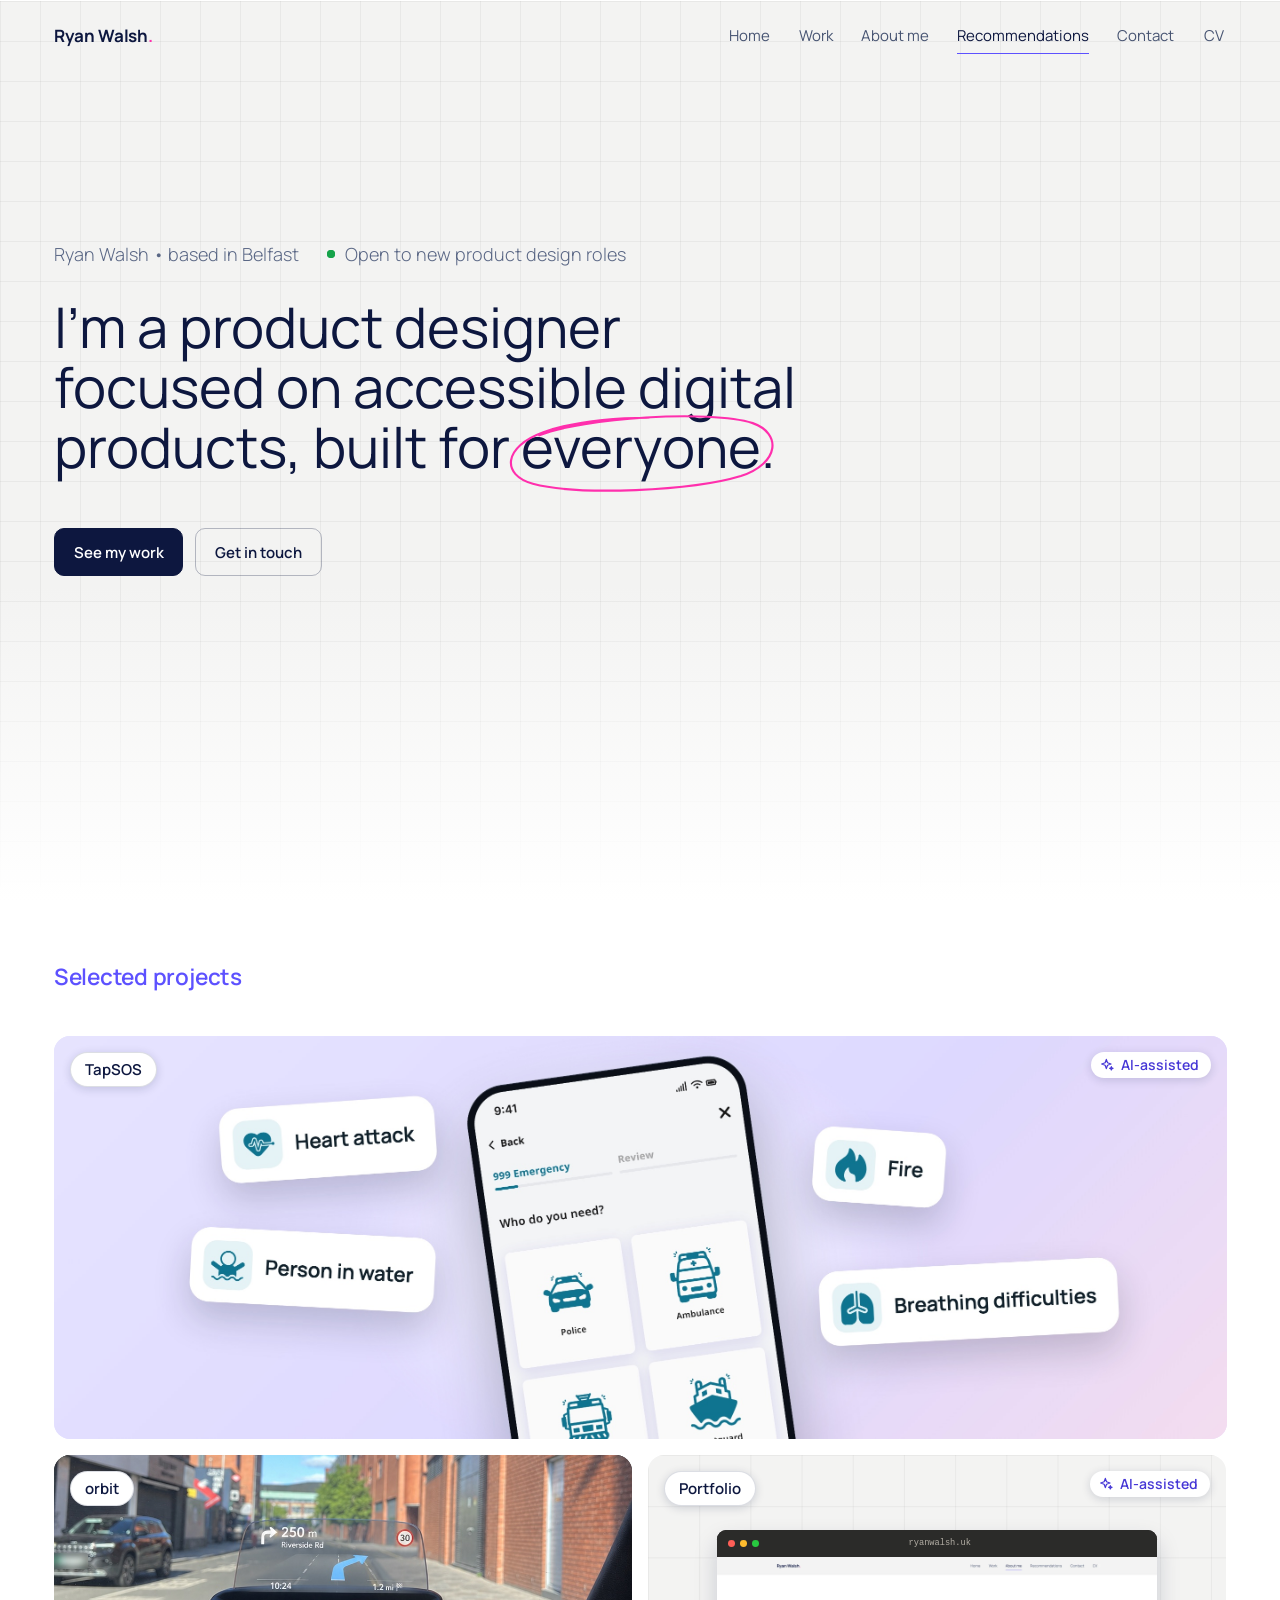
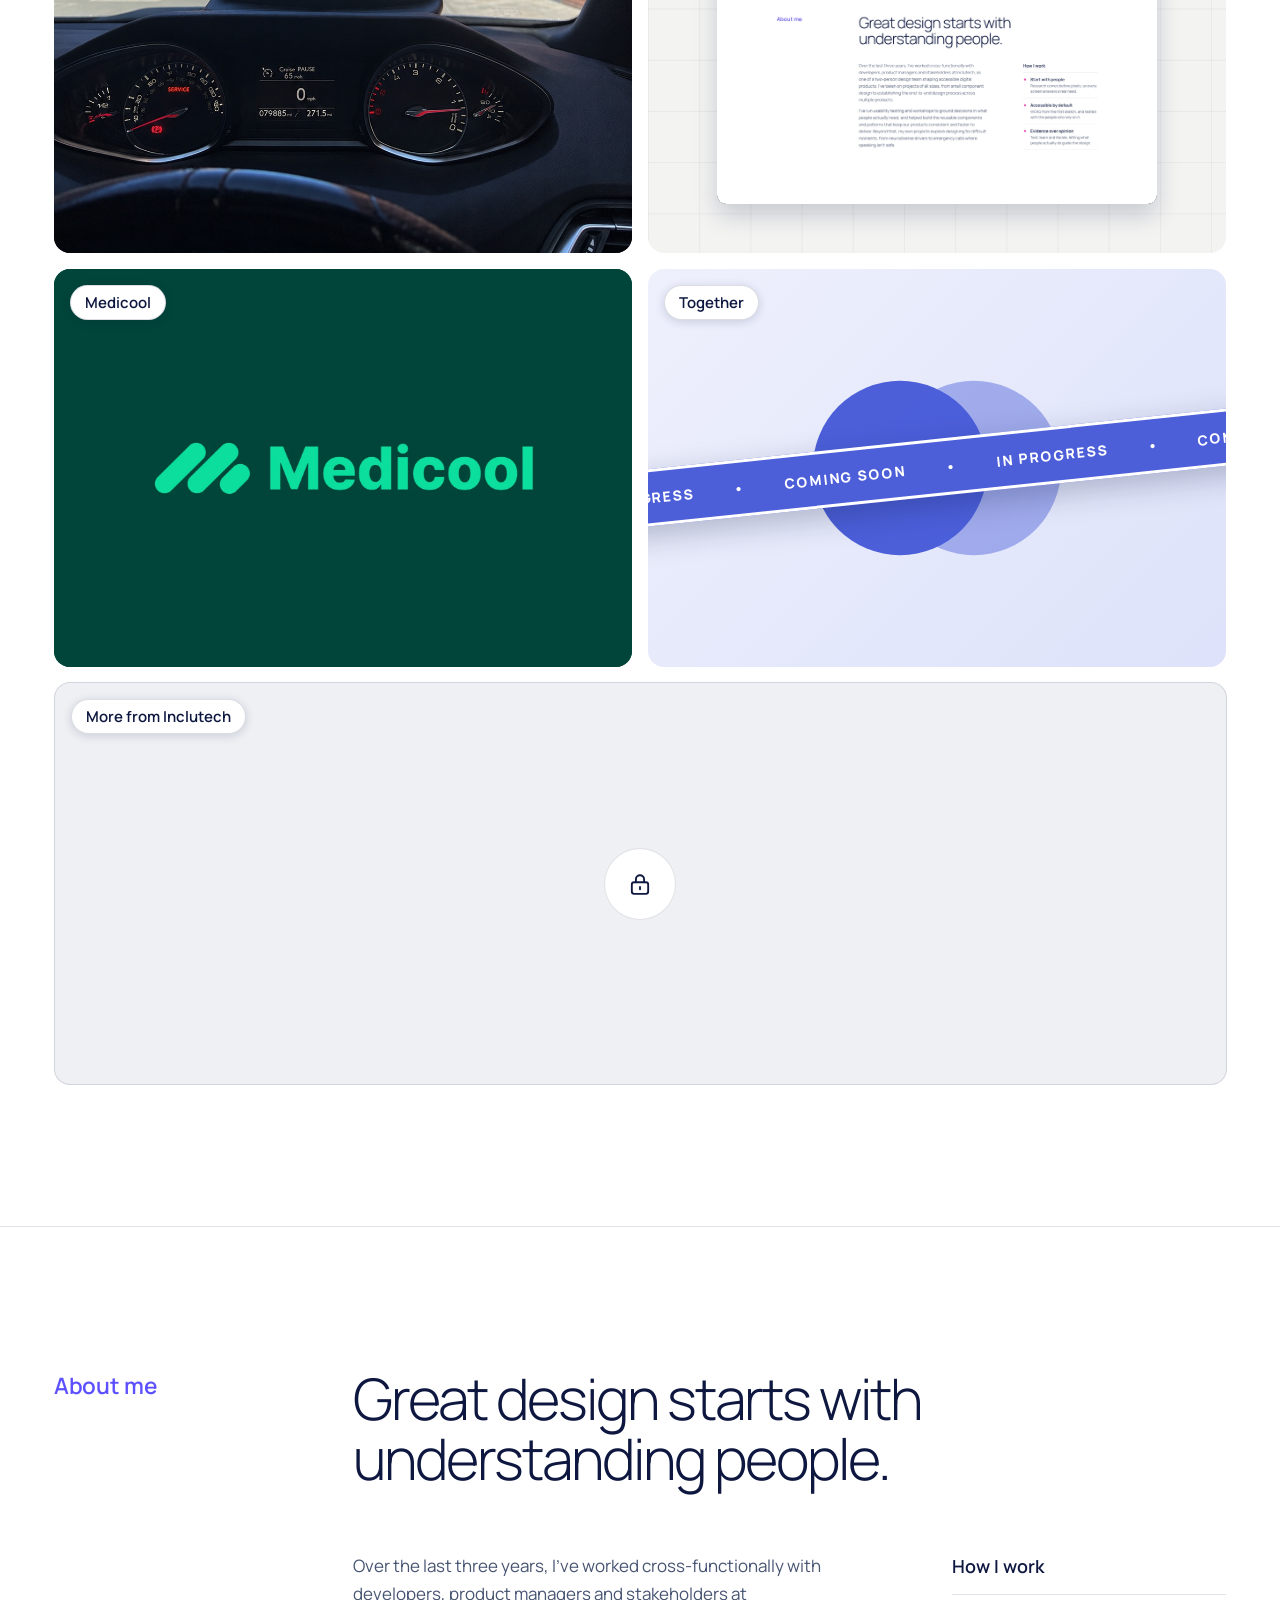
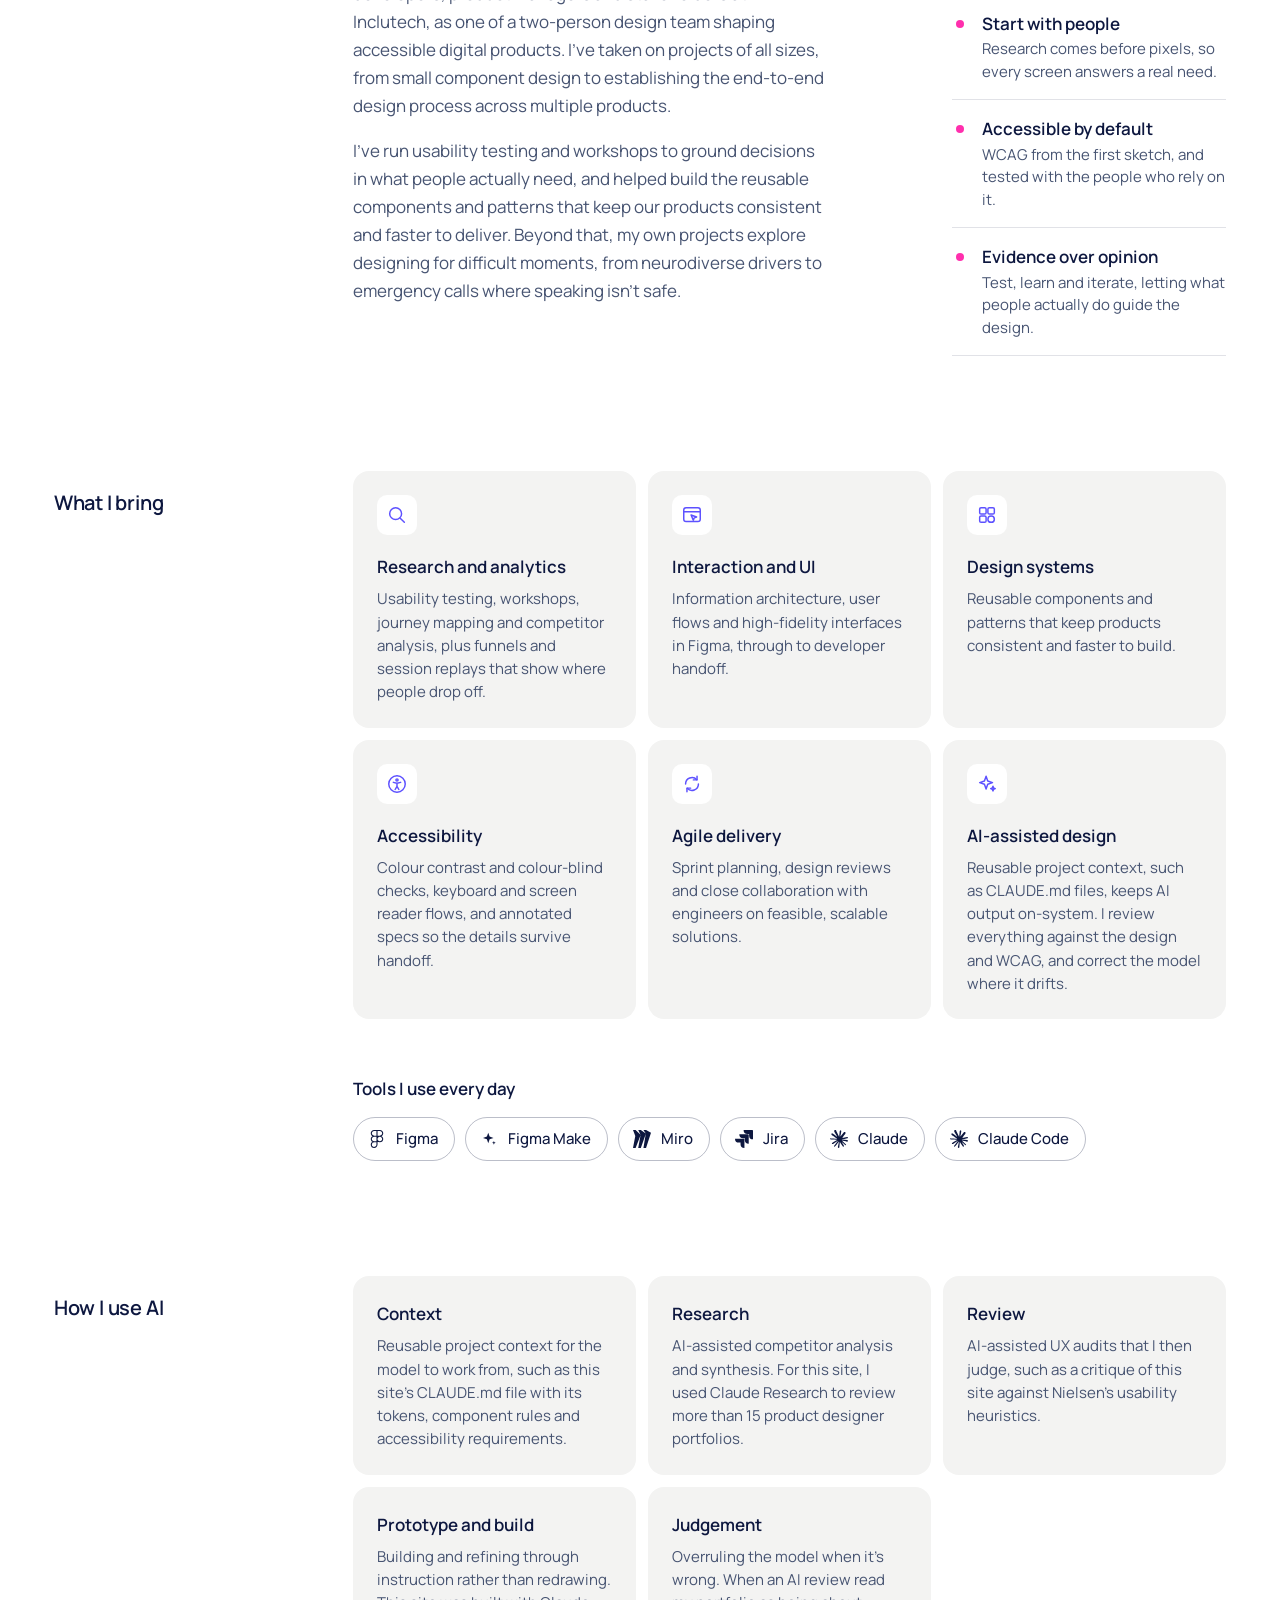
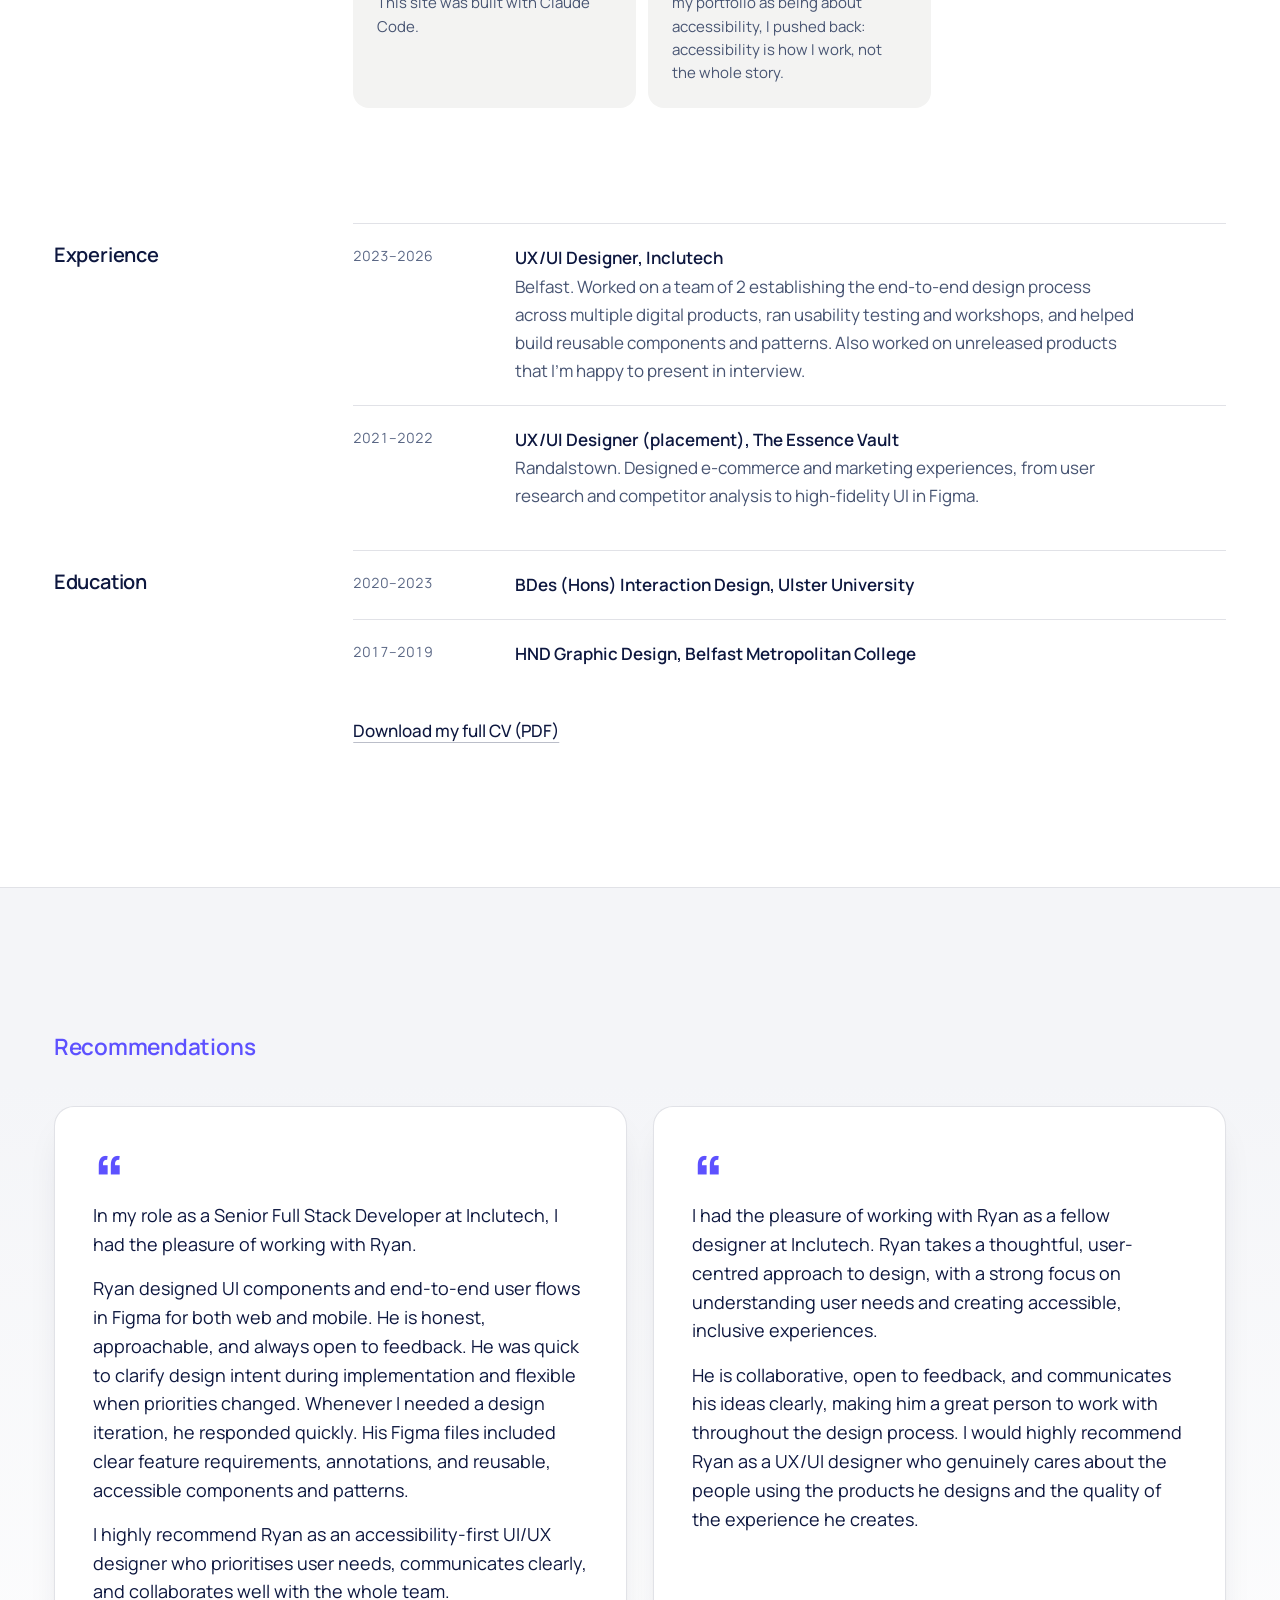
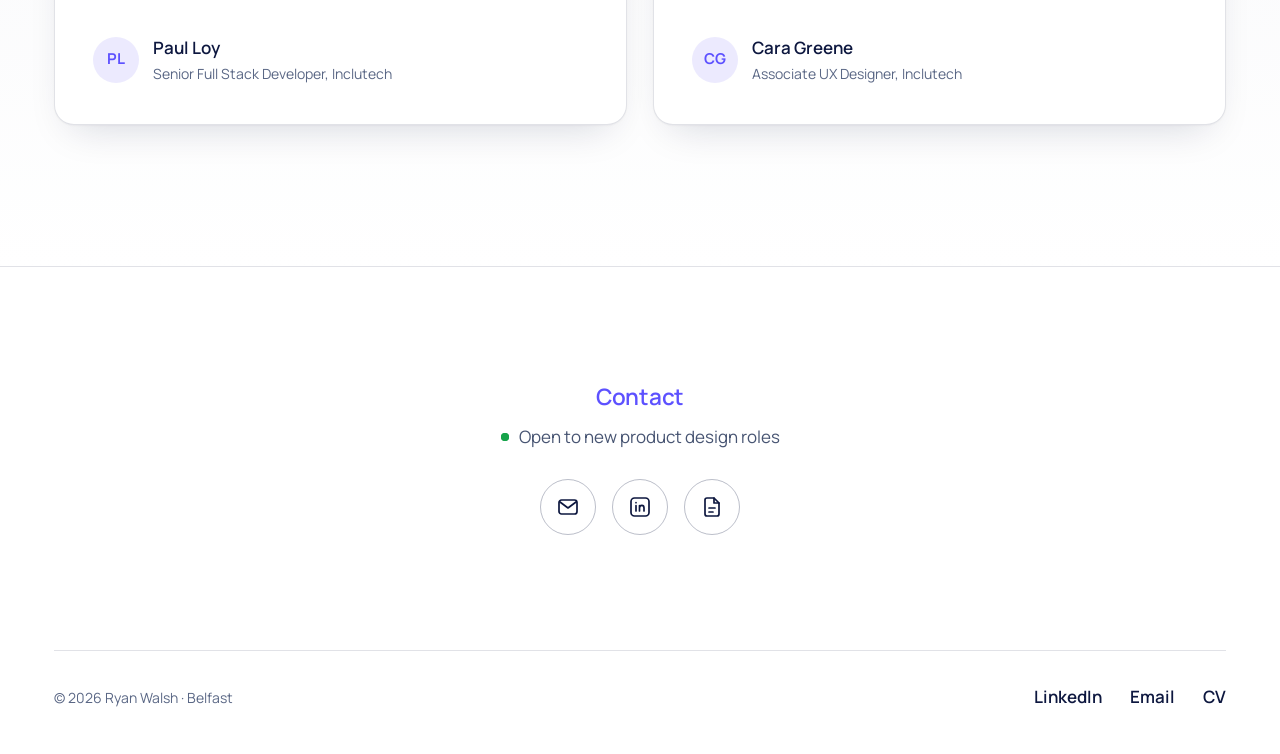
==== commit de8de9f7: "Home: add a How I use AI section Brief item 1.4: five stage cards (Context, Research, Review, Protot" ====
--- a/index.html
+++ b/index.html
@@ -242,6 +242,17 @@
       </div>
 
       <div class="about__block">
+        <h3 class="about__subhead">How I use AI</h3>
+        <dl class="skills">
+          <div><dt>Context</dt><dd>Reusable project context for the model to work from, such as this site’s CLAUDE.md file with its tokens, component rules and accessibility requirements.</dd></div>
+          <div><dt>Research</dt><dd>AI-assisted competitor analysis and synthesis. For this site, I used Claude Research to review more than 15 product designer portfolios.</dd></div>
+          <div><dt>Review</dt><dd>AI-assisted UX audits that I then judge, such as a critique of this site against Nielsen’s usability heuristics.</dd></div>
+          <div><dt>Prototype and build</dt><dd>Building and refining through instruction rather than redrawing. This site was built with Claude Code.</dd></div>
+          <div><dt>Judgement</dt><dd>Overruling the model when it’s wrong. When an AI review read my portfolio as being about accessibility, I pushed back: accessibility is how I work, not the whole story.</dd></div>
+        </dl>
+      </div>
+
+      <div class="about__block">
         <h3 class="about__subhead">Experience</h3>
         <ol class="history">
           <li class="history__item">
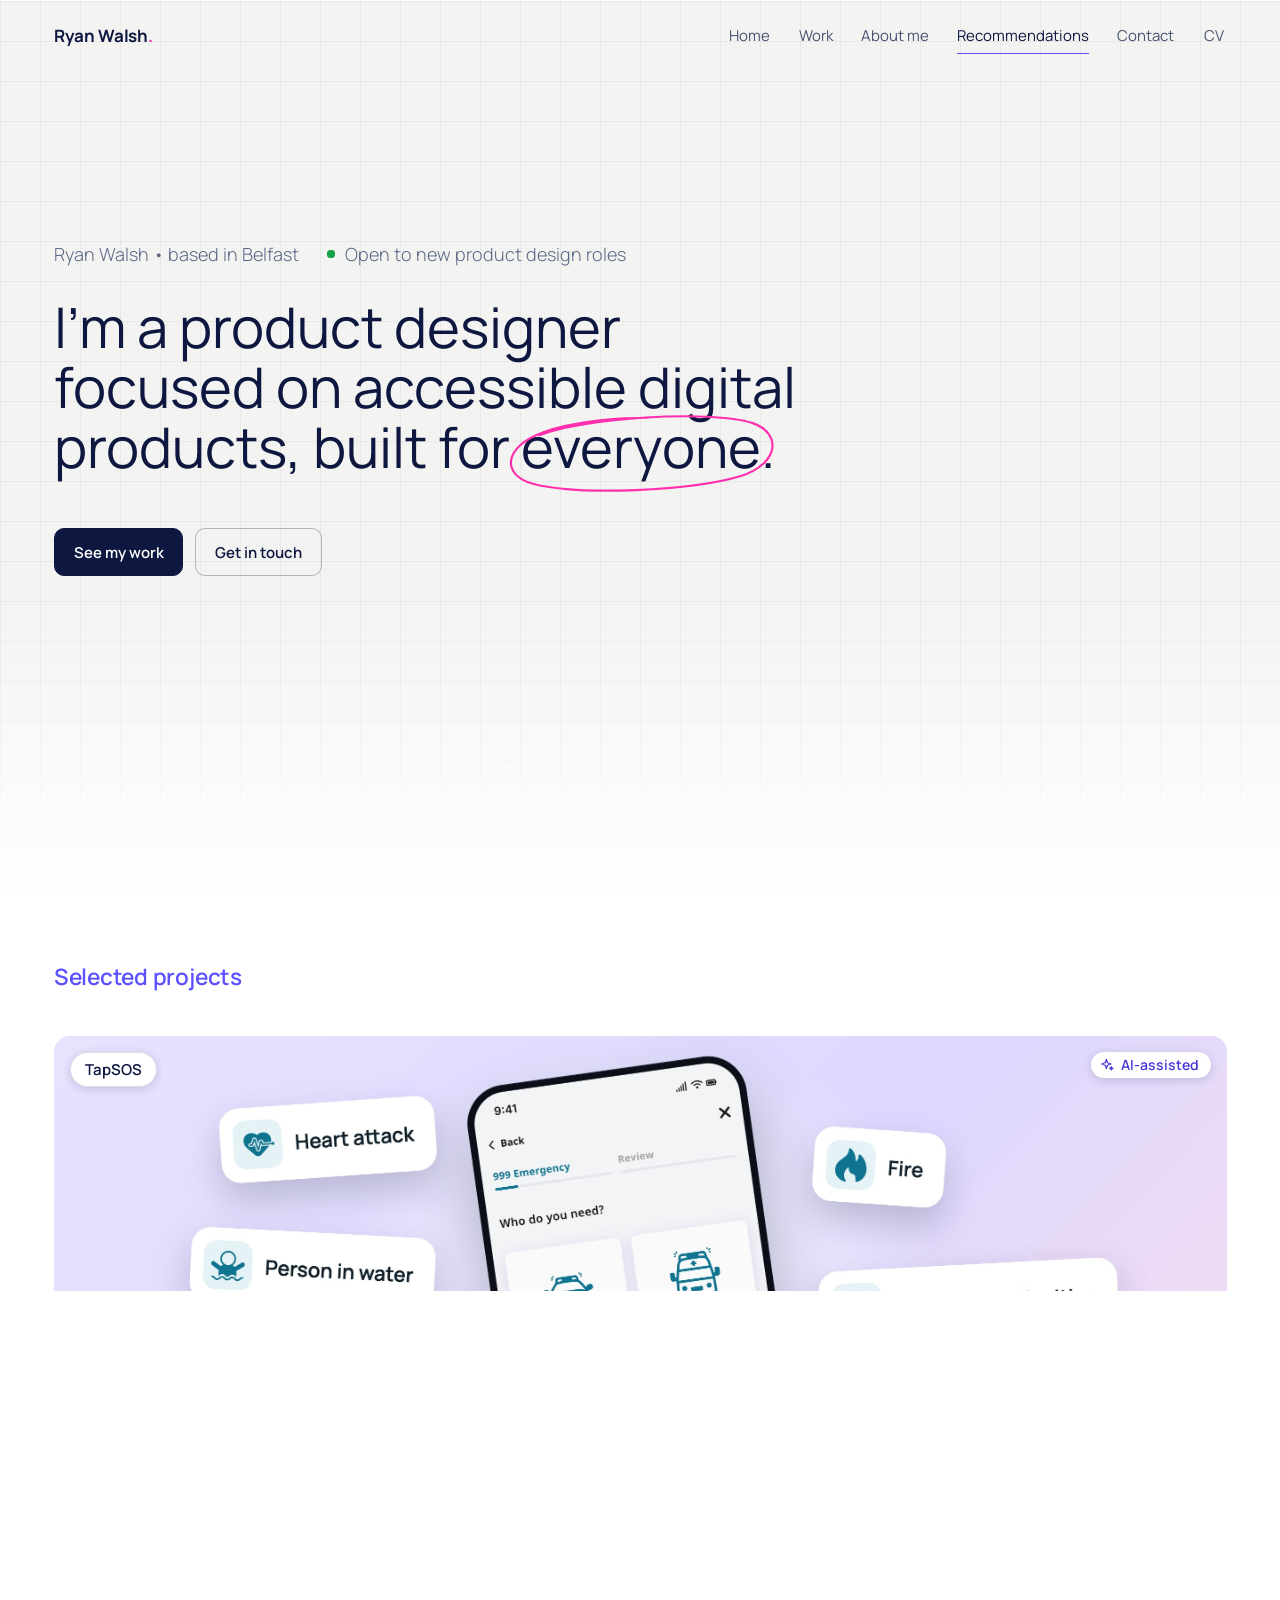
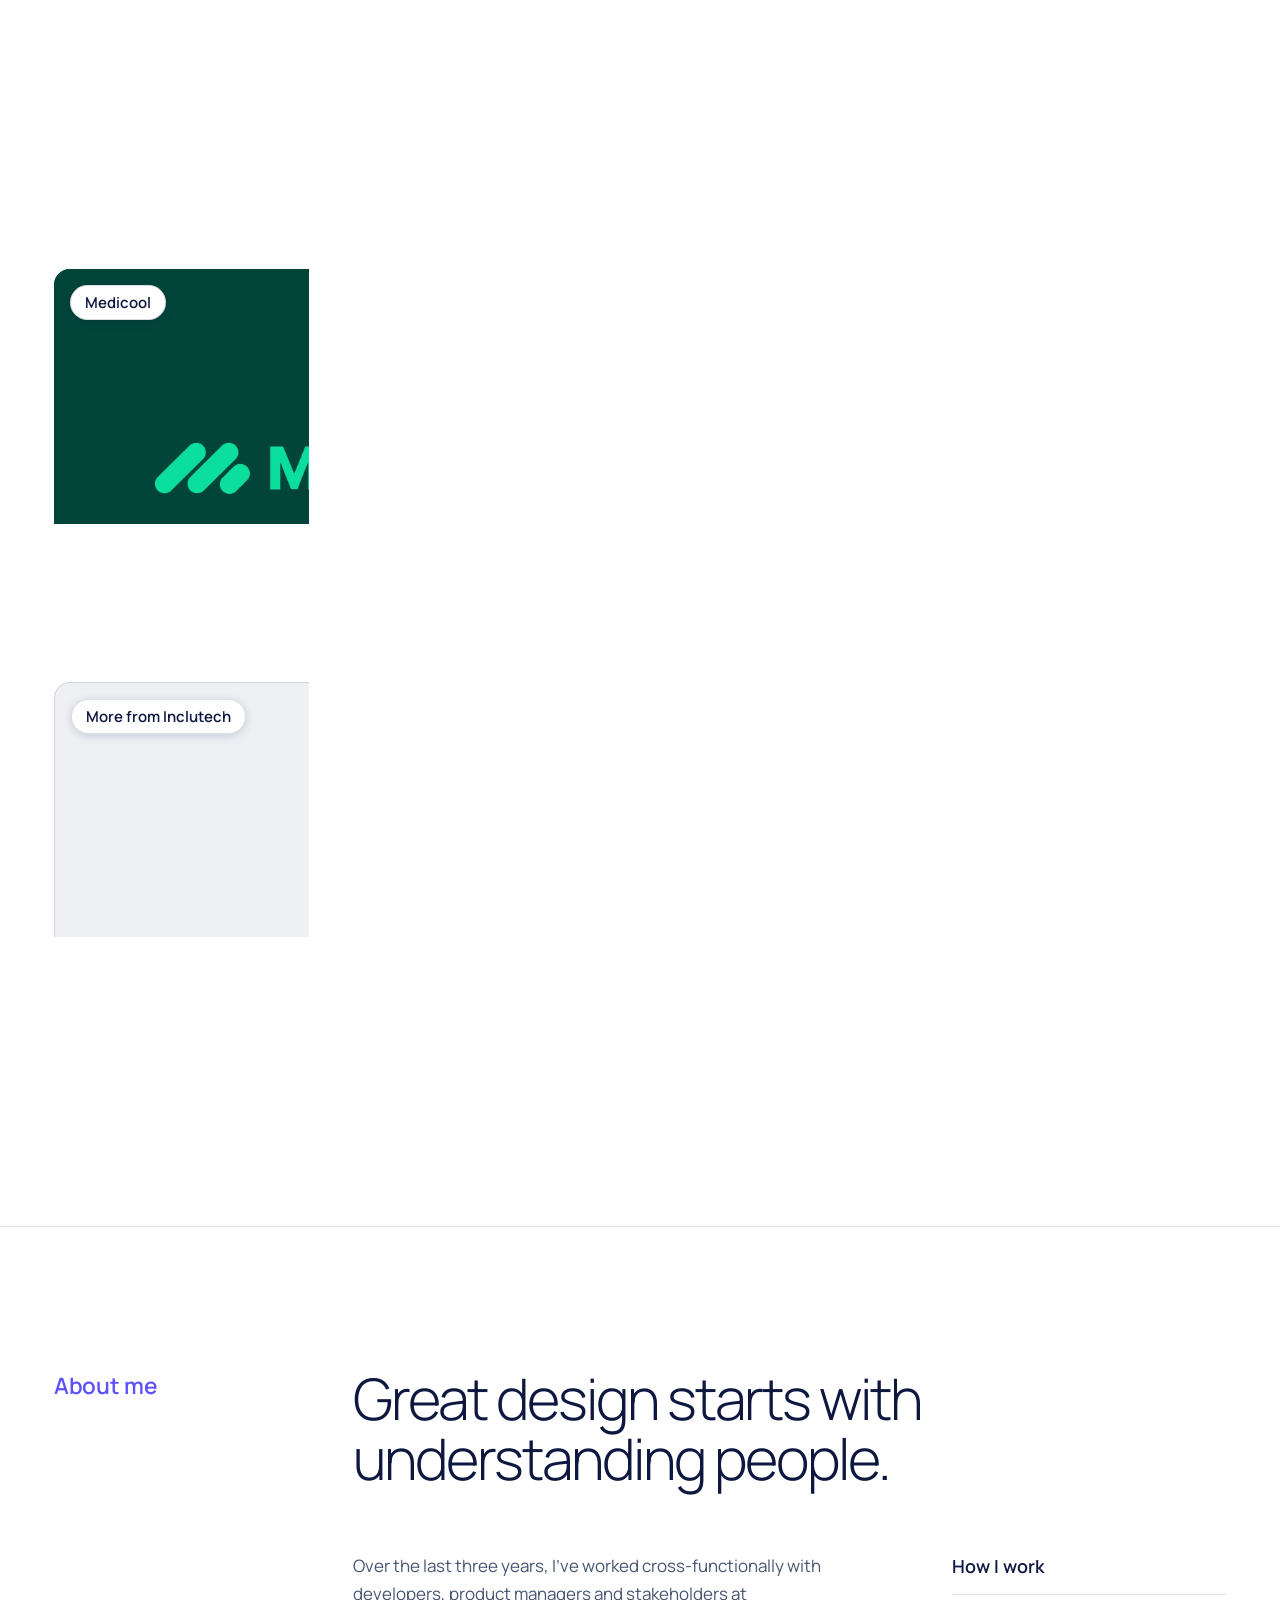
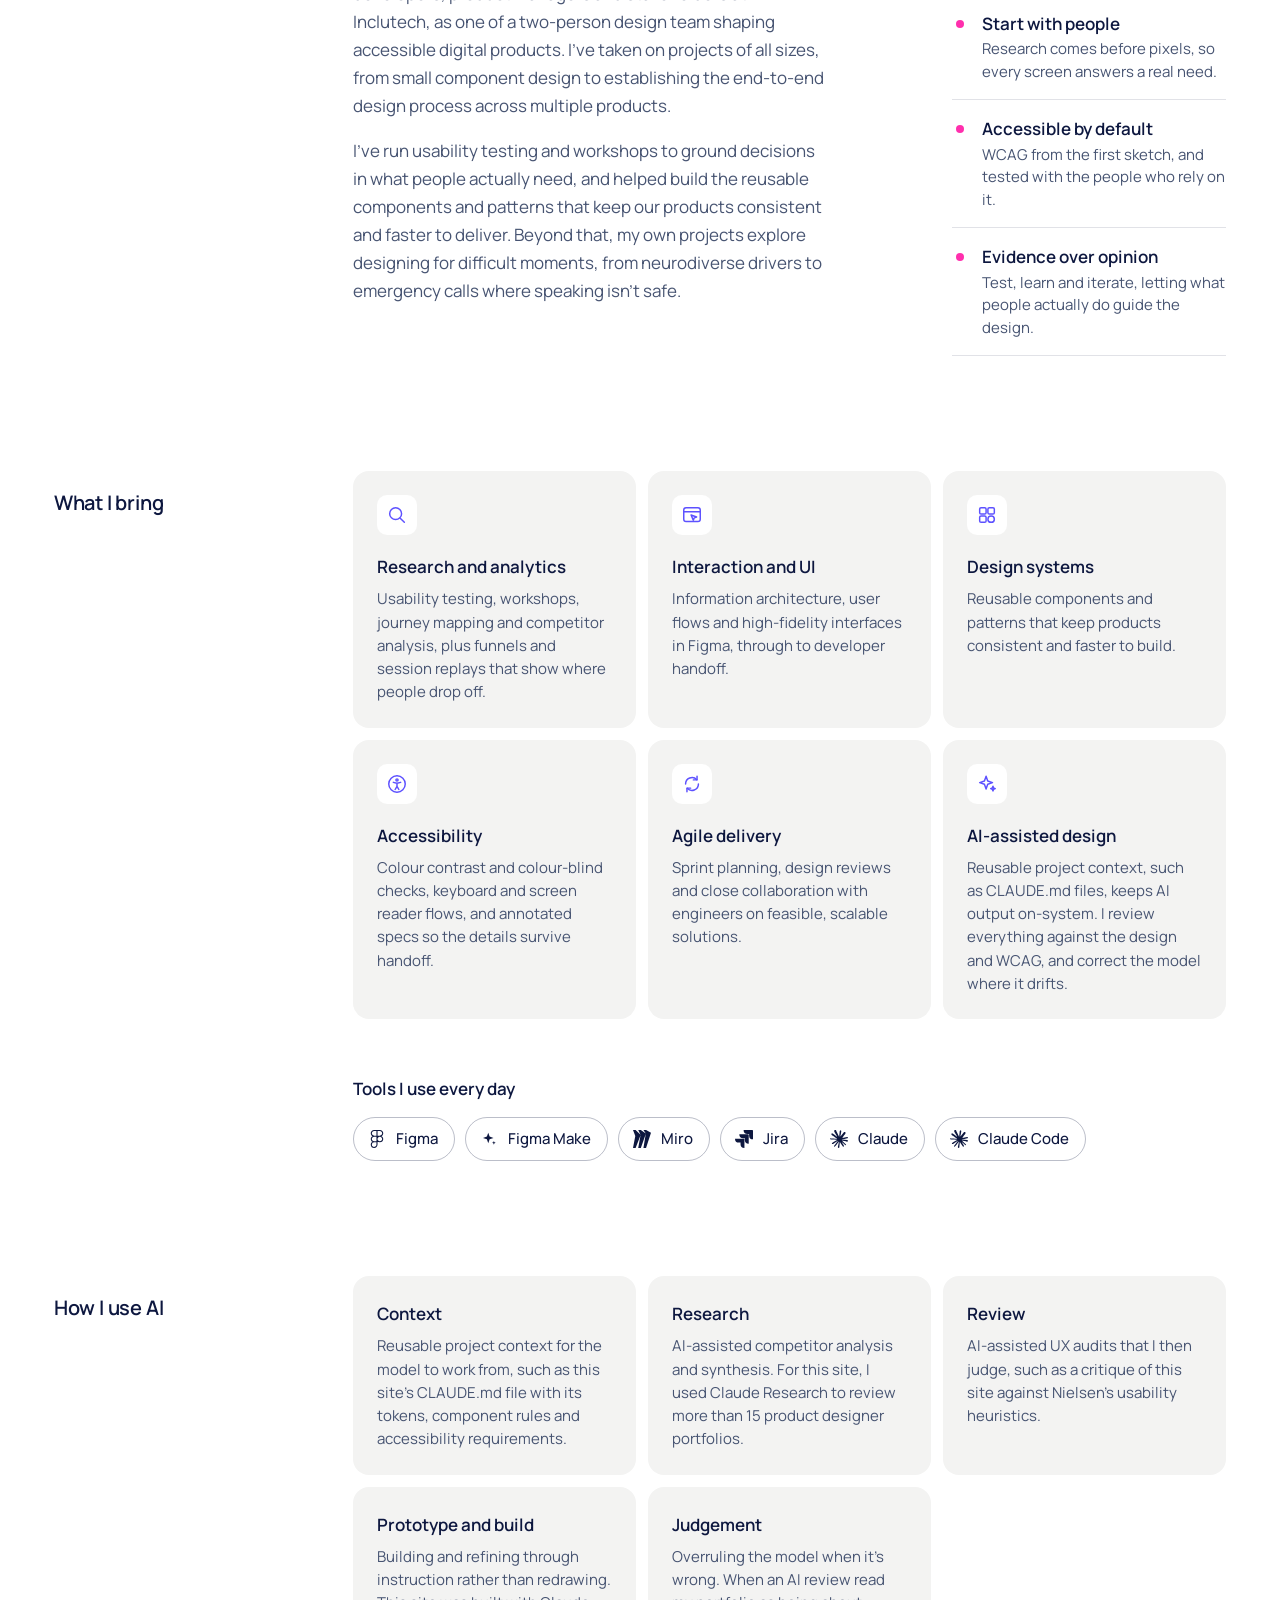
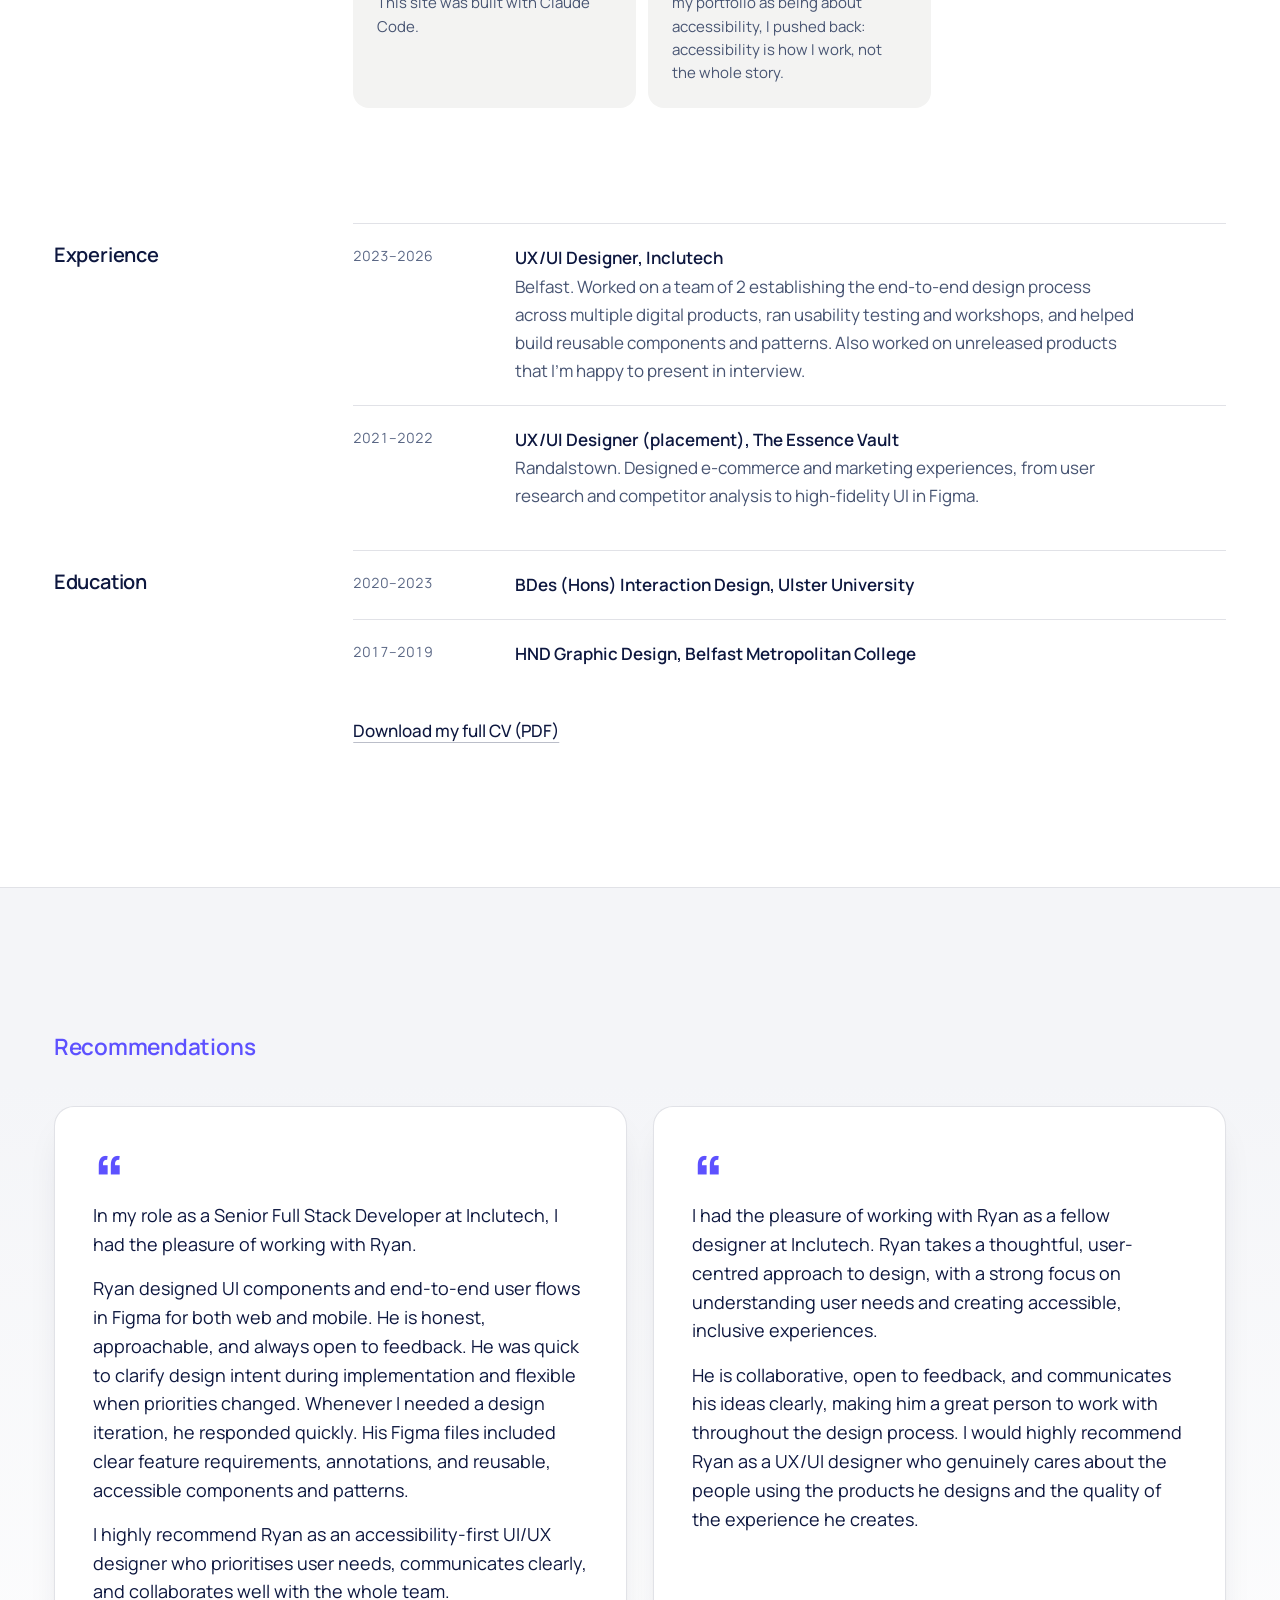
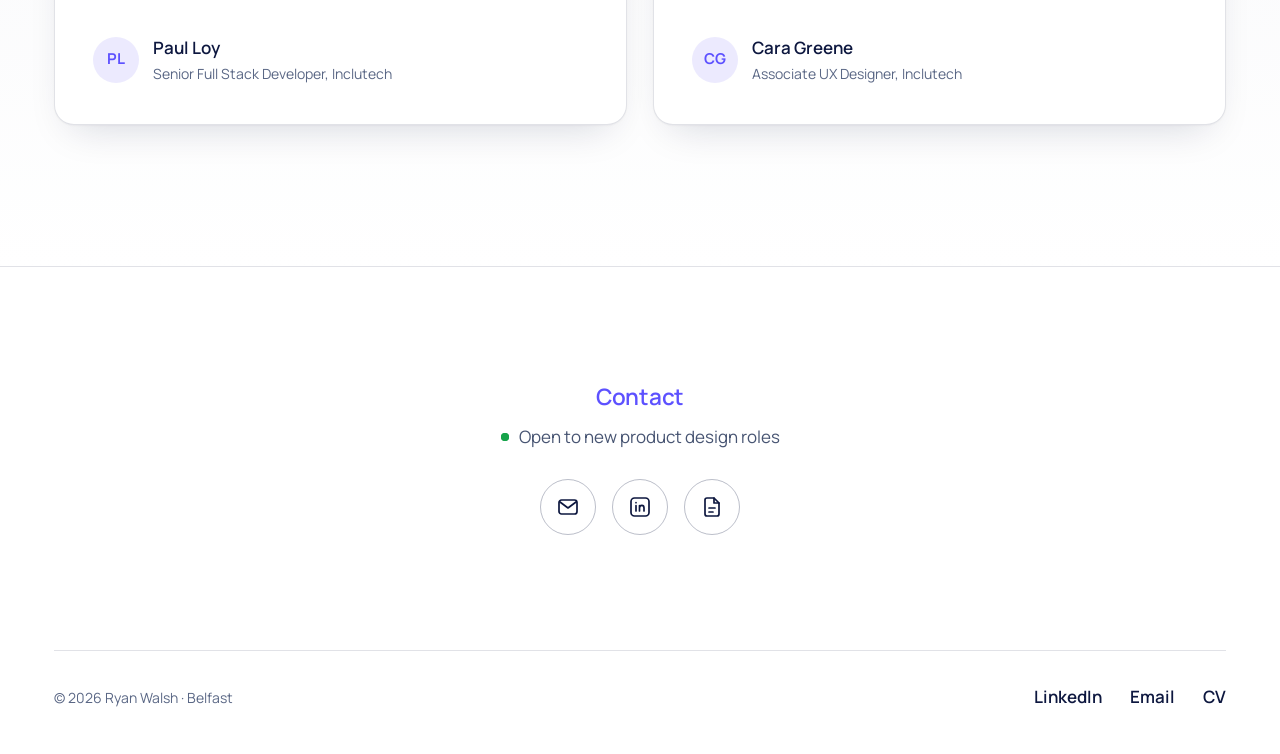
==== commit 5e2d55da: "Add the Together case study (in progress) Brief Priority 3: an AI-first, in-progress case study in E" ====
--- a/index.html
+++ b/index.html
@@ -160,23 +160,24 @@
         </a>
       </article>
 
-      <article class="project project--third project--off">
-        <div class="project__link">
-          <div class="media media--together project__media pending" role="img" aria-label="Together case study in progress, coming soon">
+      <article class="project project--third">
+        <a class="project__link" href="together.html">
+          <div class="media media--together project__media pending">
             <span class="project__badge" aria-hidden="true">Together</span>
-            <div class="project__overlay" aria-hidden="true"><p class="project__overlay-title">Together</p><p class="project__overlay-desc">GP, hospital and pharmacy appointments on one timeline.</p><span class="project__overlay-cta">Coming soon</span></div>
+            <span class="ai-chip ai-chip--card" aria-hidden="true"><svg viewBox="0 0 24 24" aria-hidden="true" focusable="false"><path d="M11 3.5l1.8 5.2 5.2 1.8-5.2 1.8L11 17.5l-1.8-5.2L4 10.5l5.2-1.8z"/><path d="M18.5 14.5l.7 1.8 1.8.7-1.8.7-.7 1.8-.7-1.8-1.8-.7 1.8-.7z"/></svg>AI-assisted</span>
+            <div class="project__overlay" aria-hidden="true"><p class="project__overlay-title">Together</p><p class="project__overlay-desc">Joined-up care, with AI that knows where to stop.</p><span class="project__overlay-cta">View case study<svg class="project__arrow" viewBox="0 0 16 16" focusable="false"><path d="M2 8h11M9 4l4 4-4 4"/></svg></span></div>
             <span class="pending__mark" aria-hidden="true"></span>
             <svg class="pending__icon" viewBox="0 0 200 200" aria-hidden="true" focusable="false"><circle cx="78" cy="100" r="52" fill="#4c5fd9"/><circle cx="122" cy="100" r="52" fill="#4c5fd9" fill-opacity="0.45"/></svg>
-            <div class="pending__band" aria-hidden="true"><div class="pending__track"><span class="pending__set"><span>In progress</span><span>Coming soon</span><span>In progress</span><span>Coming soon</span><span>In progress</span><span>Coming soon</span></span><span class="pending__set"><span>In progress</span><span>Coming soon</span><span>In progress</span><span>Coming soon</span><span>In progress</span><span>Coming soon</span></span></div></div>
-          </div>
-          <div class="project__caption" aria-hidden="true"><p class="project__caption-desc">GP, hospital and pharmacy appointments on one timeline.</p><span class="project__cta project__cta--pending">Coming soon</span></div>
+            <div class="pending__band" aria-hidden="true"><div class="pending__track"><span class="pending__set"><span>In progress</span><span>AI-first</span><span>In progress</span><span>AI-first</span><span>In progress</span><span>AI-first</span></span><span class="pending__set"><span>In progress</span><span>AI-first</span><span>In progress</span><span>AI-first</span><span>In progress</span><span>AI-first</span></span></div></div>
+          </div>
+          <div class="project__caption" aria-hidden="true"><p class="project__caption-desc">Joined-up care, with AI that knows where to stop.</p><span class="project__cta">View case study<svg class="project__arrow" viewBox="0 0 16 16" aria-hidden="true" focusable="false"><path d="M2 8h11M9 4l4 4-4 4"/></svg></span></div>
           <div class="project__text visually-hidden">
             <h3 class="project__title">Together</h3>
-            <p class="project__desc">Your care, all in one place: GP, hospital and pharmacy appointments together on one timeline.</p>
-            <ul class="tags" aria-label="Skills"><li>UX Design</li><li>Mobile</li></ul>
-            <span class="project__cta project__cta--pending">In progress, coming soon</span>
-          </div>
-        </div>
+            <p class="project__desc">In progress: a concept that joins up GP, hospital and pharmacy care, with an AI feature that reads appointment letters and a staff worklist ranked by admin need.</p>
+            <ul class="tags" aria-label="Skills"><li>UX Design</li><li>Mobile</li><li>AI</li></ul>
+            <span class="project__cta">View case study<svg class="project__arrow" viewBox="0 0 16 16" aria-hidden="true" focusable="false"><path d="M2 8h11M9 4l4 4-4 4"/></svg></span>
+          </div>
+        </a>
       </article>
 
       <article class="project project--fourth project--locked">
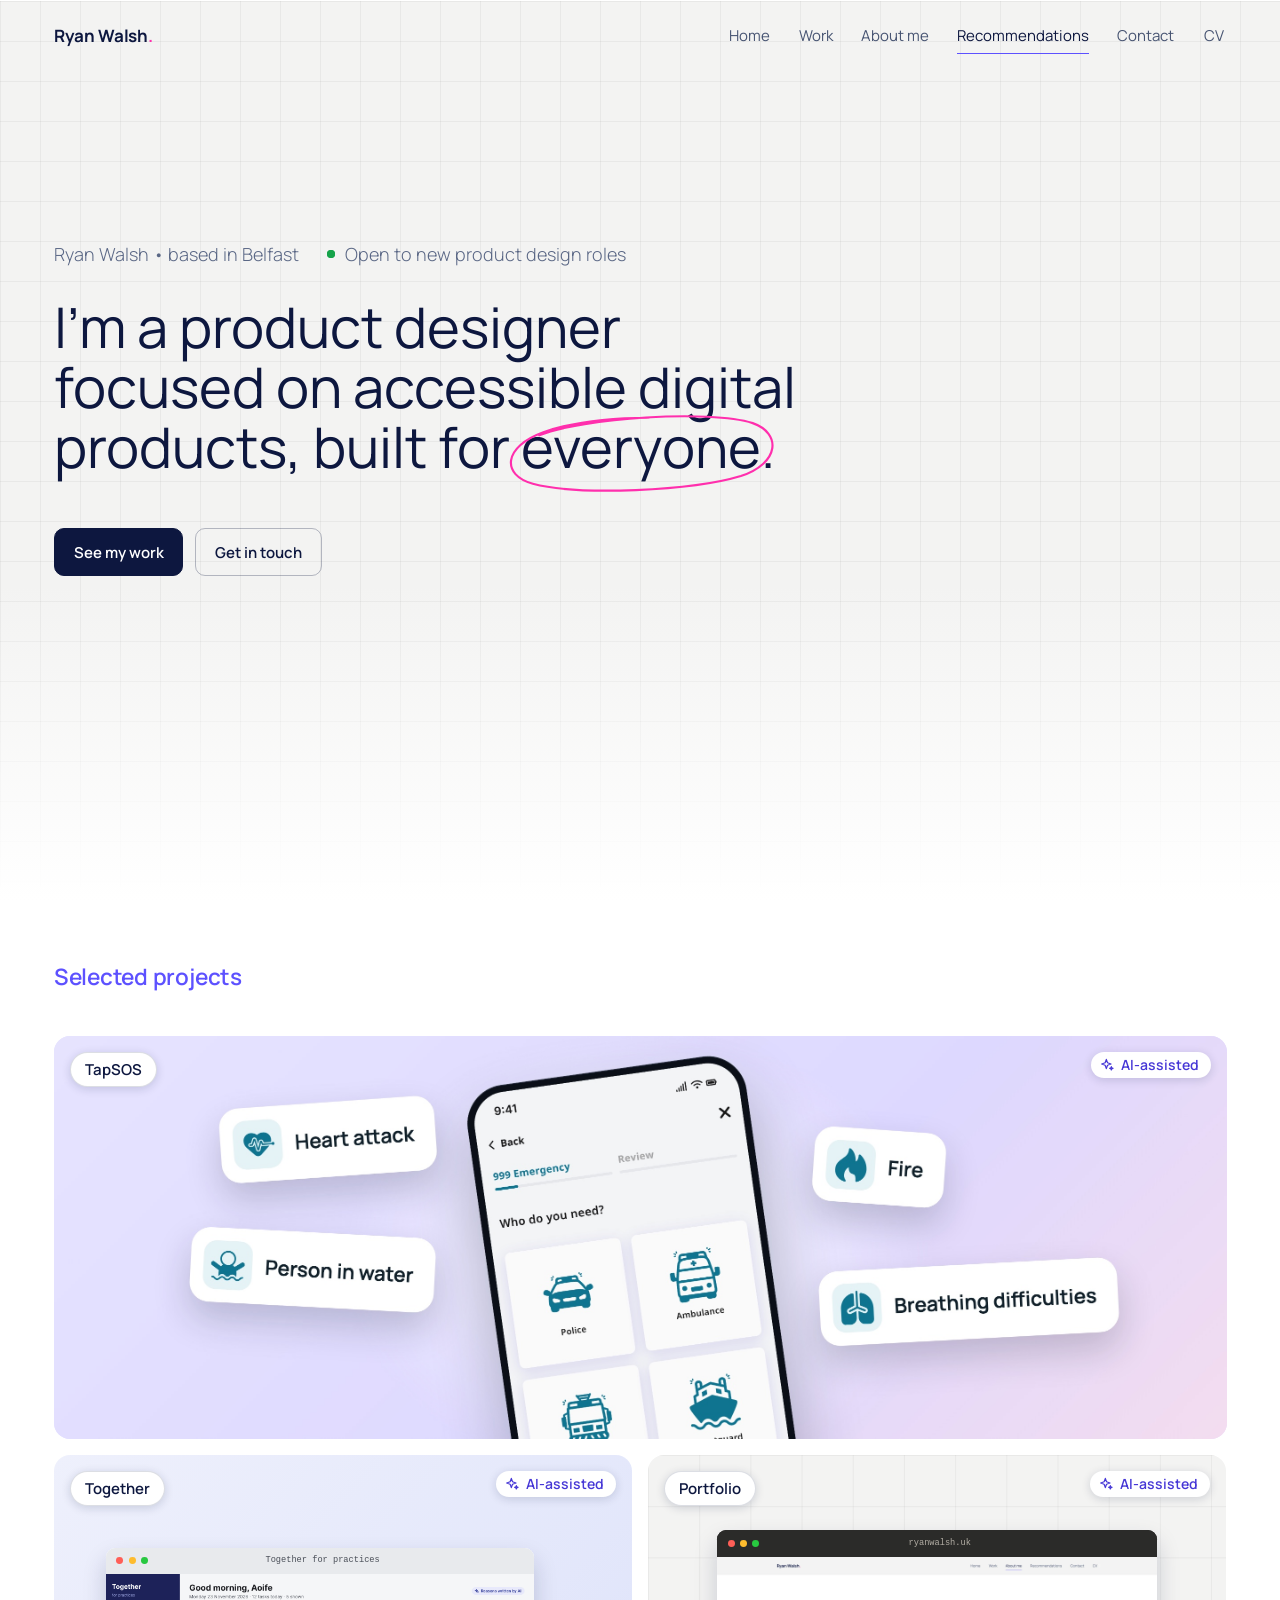
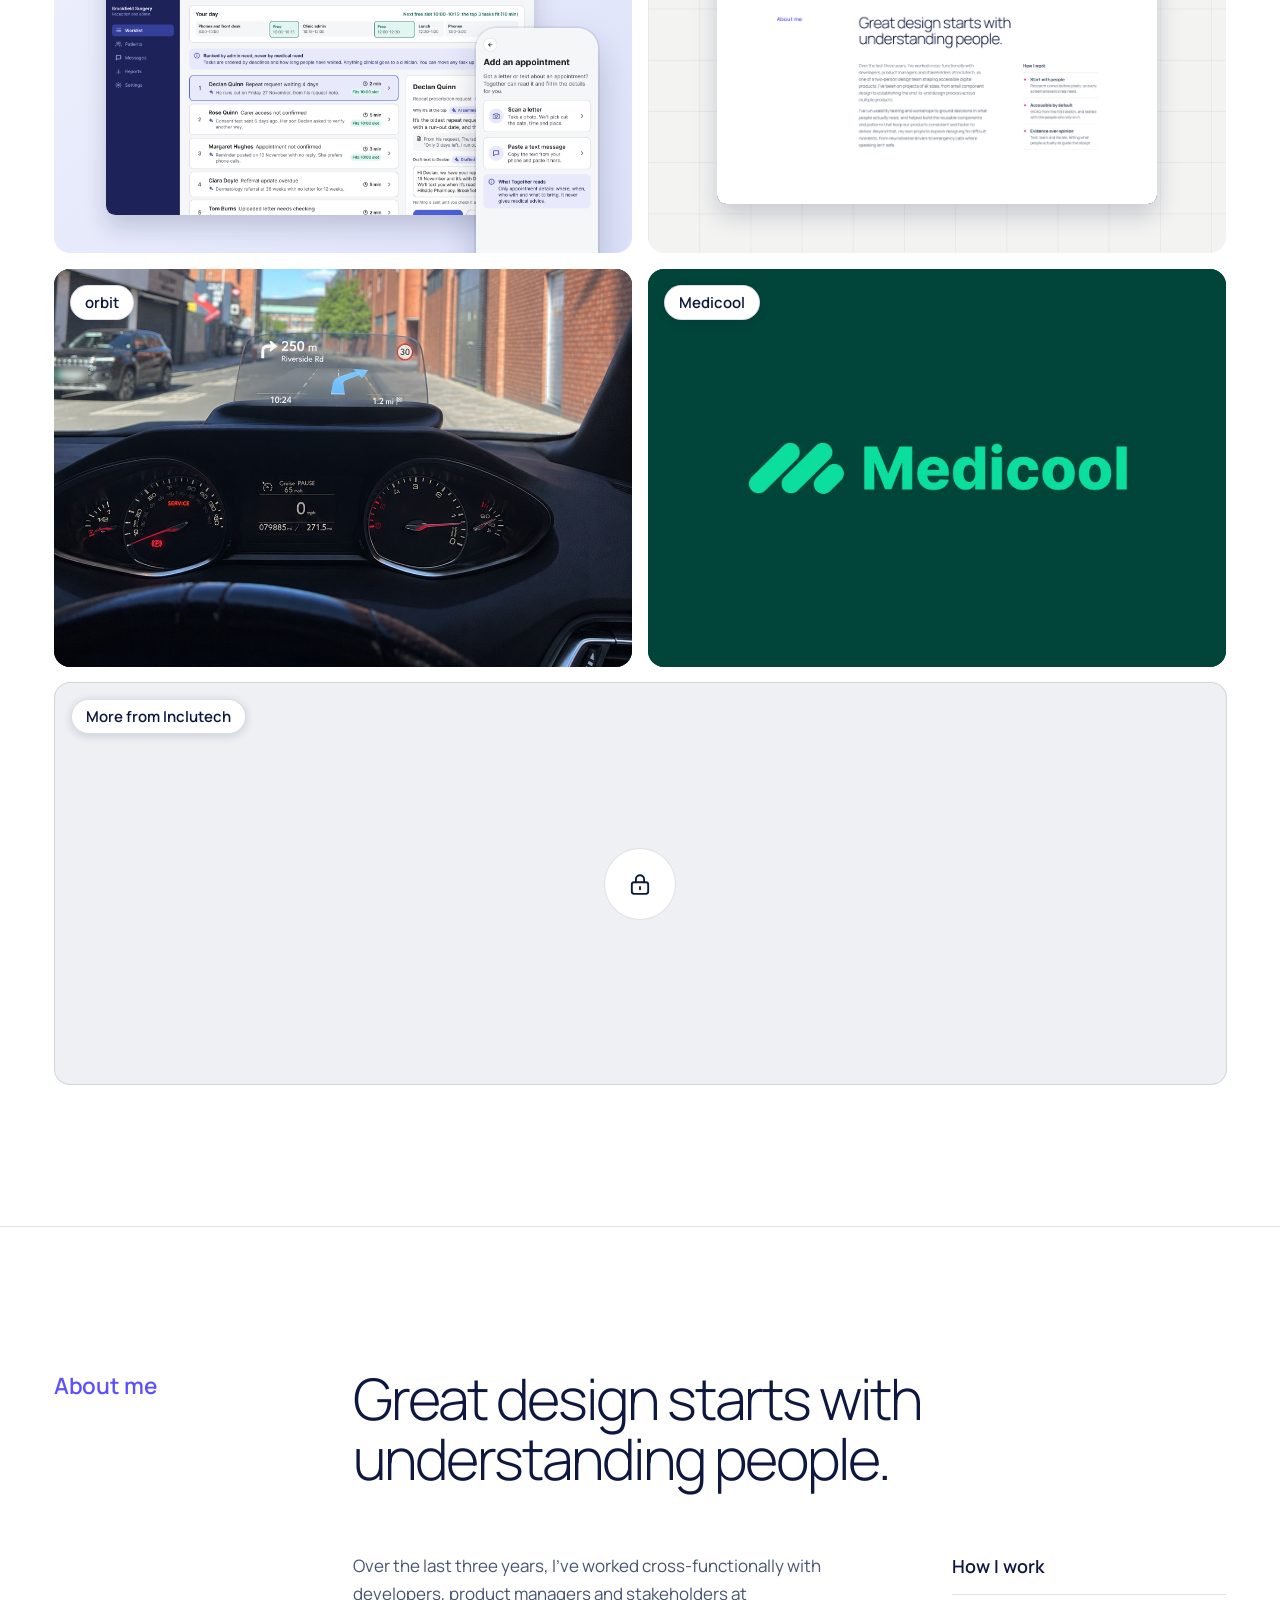
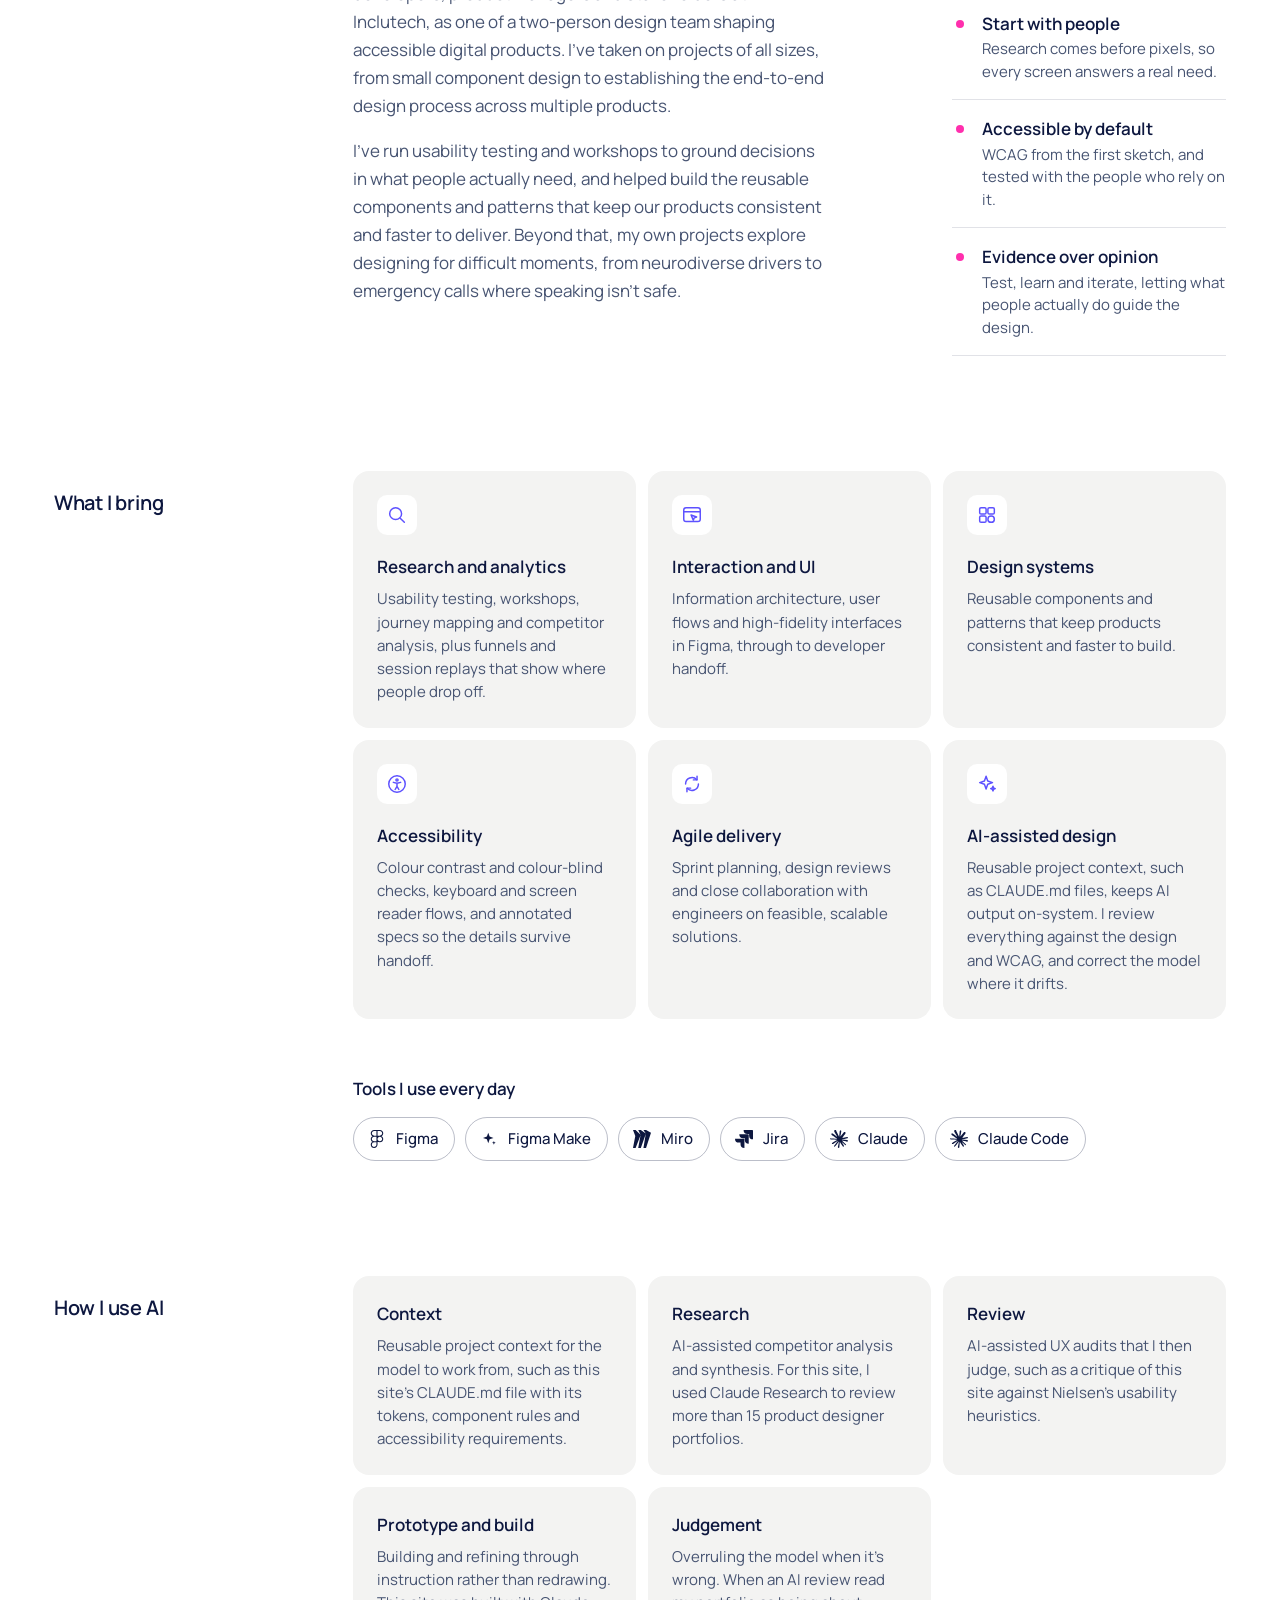
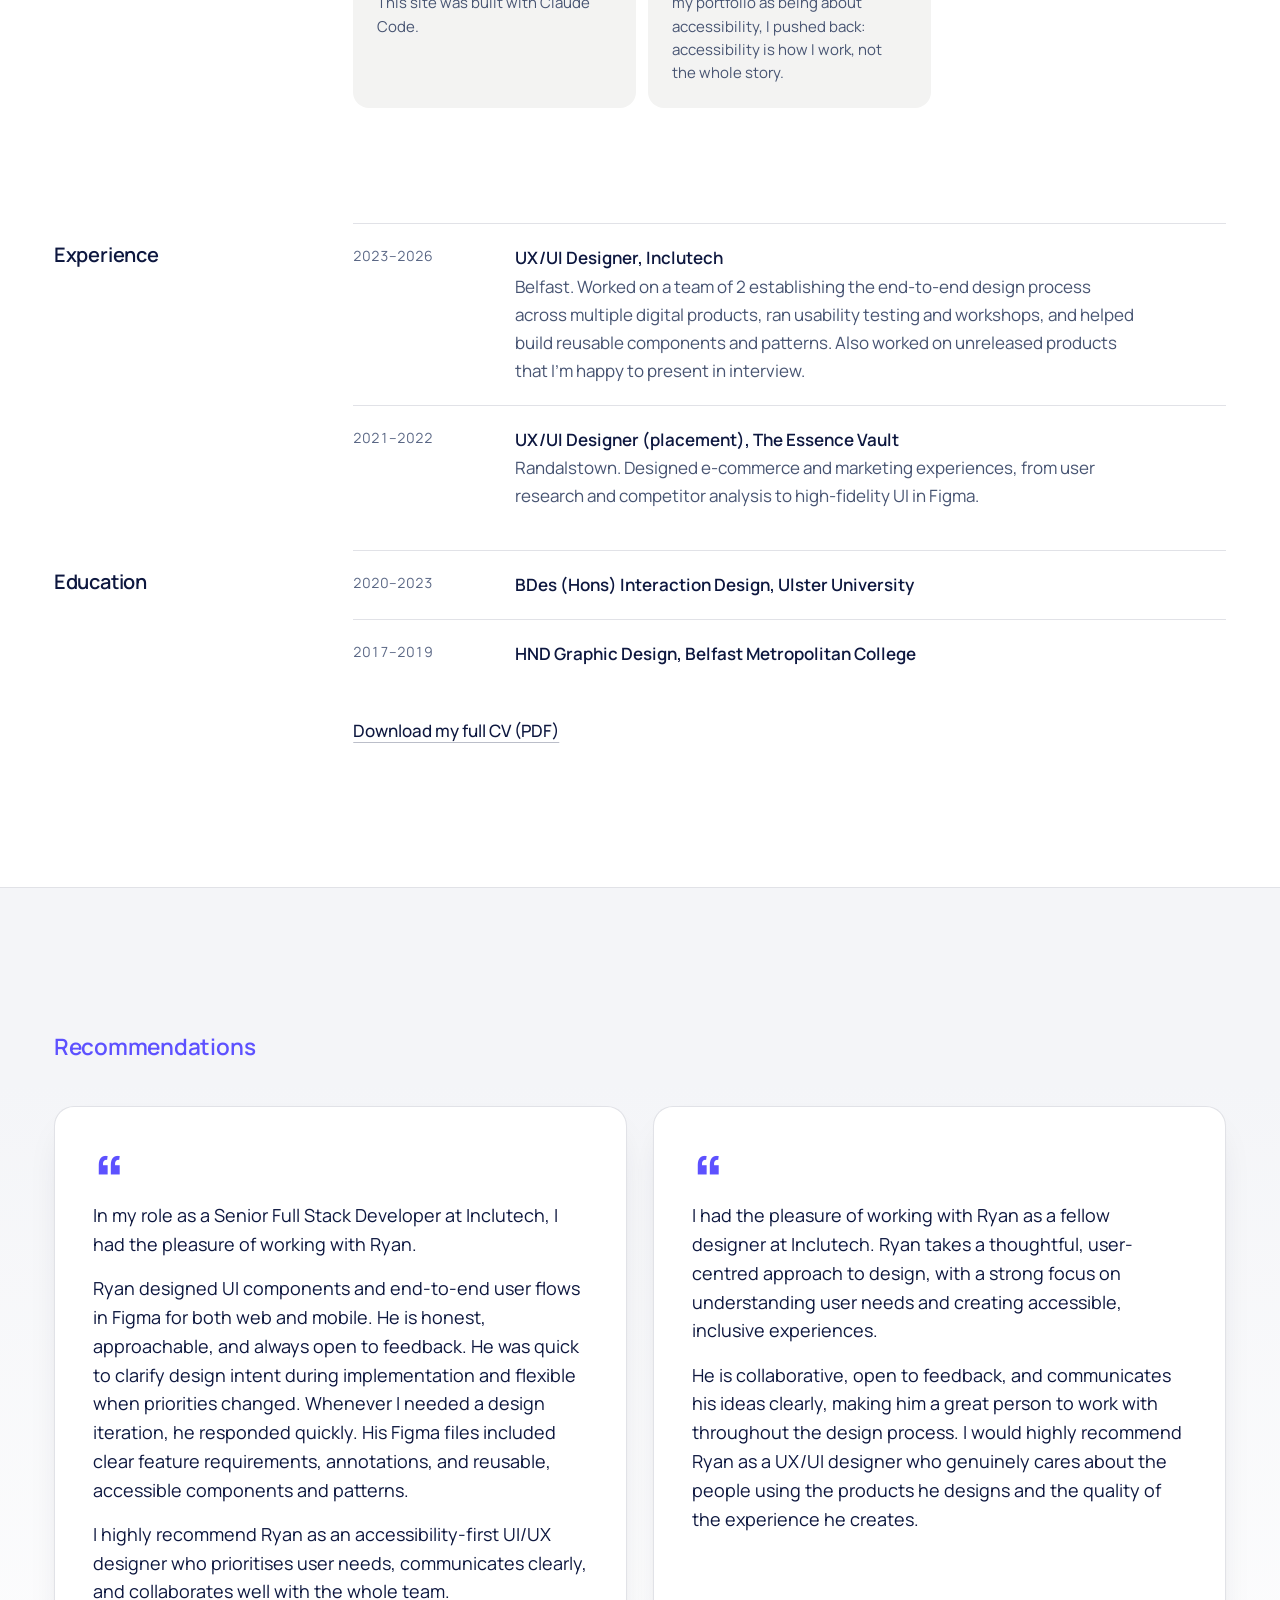
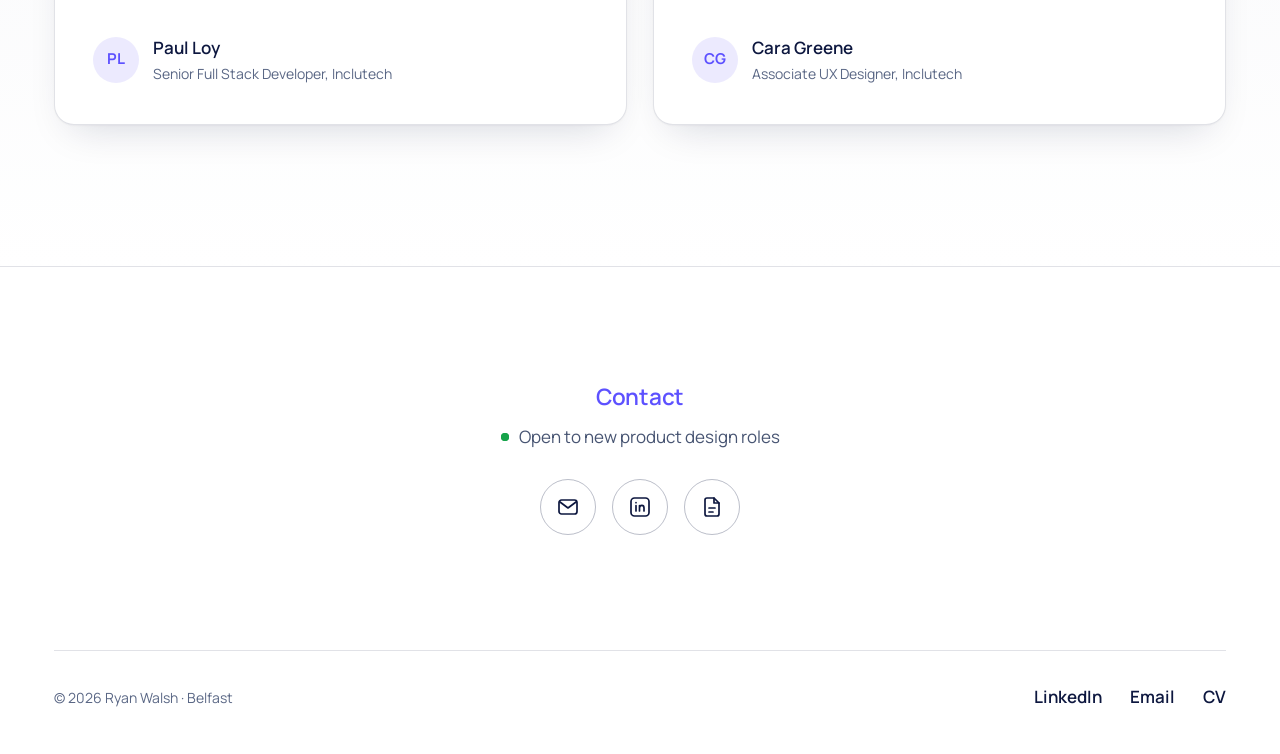
==== commit def4e36e: "Reorder the case studies and give Together a new home card - Home order: TapSOS, Together, Portfolio" ====
--- a/index.html
+++ b/index.html
@@ -18,7 +18,7 @@
   <link rel="preconnect" href="https://fonts.googleapis.com">
   <link rel="preconnect" href="https://fonts.gstatic.com" crossorigin>
   <link rel="stylesheet" href="https://fonts.googleapis.com/css2?family=Manrope:wght@200..800&display=swap">
-  <link rel="stylesheet" href="css/styles.css?v=20261103g">
+  <link rel="stylesheet" href="css/styles.css?v=20261105b">
   <script src="js/main.js?v=20261029a" defer></script>
 </head>
 <body id="top">
@@ -103,18 +103,25 @@
         </a>
       </article>
 
-      <article class="project project--second">
-        <a class="project__link" href="orbit.html">
-          <div class="media media--zoom project__media" style="background: #1c1d20">
-            <span class="project__badge" aria-hidden="true">orbit</span>
-            <div class="project__overlay" aria-hidden="true"><p class="project__overlay-title">orbit</p><p class="project__overlay-desc">A heads-up display app for neurodiverse drivers.</p><span class="project__overlay-cta">View case study<svg class="project__arrow" viewBox="0 0 16 16" focusable="false"><path d="M2 8h11M9 4l4 4-4 4"/></svg></span></div>
-            <img class="media__img" src="images/orbit-hud-photo.jpg" alt="" width="1086" height="747" loading="lazy">
-          </div>
-          <div class="project__caption" aria-hidden="true"><p class="project__caption-desc">A heads-up display app for neurodiverse drivers.</p><span class="project__cta">View case study<svg class="project__arrow" viewBox="0 0 16 16" aria-hidden="true" focusable="false"><path d="M2 8h11M9 4l4 4-4 4"/></svg></span></div>
-          <div class="project__text visually-hidden">
-            <h3 class="project__title">orbit</h3>
-            <p class="project__desc">A heads-up display app that puts directions in a driver’s peripheral view, designed around the needs of neurodiverse drivers.</p>
-            <ul class="tags" aria-label="Skills"><li>UX Research</li><li>UX Design</li><li>Mobile</li><li>HUD</li></ul>
+      <article class="project project--third project--together">
+        <a class="project__link" href="together.html">
+          <div class="media media--together media--zoom project__media">
+            <span class="project__badge" aria-hidden="true">Together</span>
+            <span class="ai-chip ai-chip--card" aria-hidden="true"><svg viewBox="0 0 24 24" aria-hidden="true" focusable="false"><path d="M11 3.5l1.8 5.2 5.2 1.8-5.2 1.8L11 17.5l-1.8-5.2L4 10.5l5.2-1.8z"/><path d="M18.5 14.5l.7 1.8 1.8.7-1.8.7-.7 1.8-.7-1.8-1.8-.7 1.8-.7z"/></svg>AI-assisted</span>
+            <div class="project__overlay" aria-hidden="true"><p class="project__overlay-title">Together</p><p class="project__overlay-desc">Joined-up care, with AI that knows where to stop.</p><span class="project__overlay-cta">View case study<svg class="project__arrow" viewBox="0 0 16 16" focusable="false"><path d="M2 8h11M9 4l4 4-4 4"/></svg></span></div>
+            <div class="media__img tg-card" aria-hidden="true">
+              <div class="site-window__frame site-window__frame--light tg-card__win">
+                <p class="site-window__bar"><i></i><i></i><i></i><span>Together for practices</span></p>
+                <div class="site-window__screen"><img src="images/together/dashboard.jpg" alt="" width="2880" height="2048" loading="lazy"></div>
+              </div>
+              <img class="tg-card__phone" src="images/together/add.jpg" alt="" width="786" height="1704" loading="lazy">
+            </div>
+          </div>
+          <div class="project__caption" aria-hidden="true"><p class="project__caption-desc">Joined-up care, with AI that knows where to stop.</p><span class="project__cta">View case study<svg class="project__arrow" viewBox="0 0 16 16" aria-hidden="true" focusable="false"><path d="M2 8h11M9 4l4 4-4 4"/></svg></span></div>
+          <div class="project__text visually-hidden">
+            <h3 class="project__title">Together</h3>
+            <p class="project__desc">In progress: a concept that joins up GP, hospital and pharmacy care, with an AI feature that reads appointment letters and a staff worklist ranked by admin need.</p>
+            <ul class="tags" aria-label="Skills"><li>UX Design</li><li>Mobile</li><li>AI</li></ul>
             <span class="project__cta">View case study<svg class="project__arrow" viewBox="0 0 16 16" aria-hidden="true" focusable="false"><path d="M2 8h11M9 4l4 4-4 4"/></svg></span>
           </div>
         </a>
@@ -143,6 +150,23 @@
         </a>
       </article>
 
+      <article class="project project--second">
+        <a class="project__link" href="orbit.html">
+          <div class="media media--zoom project__media" style="background: #1c1d20">
+            <span class="project__badge" aria-hidden="true">orbit</span>
+            <div class="project__overlay" aria-hidden="true"><p class="project__overlay-title">orbit</p><p class="project__overlay-desc">A heads-up display app for neurodiverse drivers.</p><span class="project__overlay-cta">View case study<svg class="project__arrow" viewBox="0 0 16 16" focusable="false"><path d="M2 8h11M9 4l4 4-4 4"/></svg></span></div>
+            <img class="media__img" src="images/orbit-hud-photo.jpg" alt="" width="1086" height="747" loading="lazy">
+          </div>
+          <div class="project__caption" aria-hidden="true"><p class="project__caption-desc">A heads-up display app for neurodiverse drivers.</p><span class="project__cta">View case study<svg class="project__arrow" viewBox="0 0 16 16" aria-hidden="true" focusable="false"><path d="M2 8h11M9 4l4 4-4 4"/></svg></span></div>
+          <div class="project__text visually-hidden">
+            <h3 class="project__title">orbit</h3>
+            <p class="project__desc">A heads-up display app that puts directions in a driver’s peripheral view, designed around the needs of neurodiverse drivers.</p>
+            <ul class="tags" aria-label="Skills"><li>UX Research</li><li>UX Design</li><li>Mobile</li><li>HUD</li></ul>
+            <span class="project__cta">View case study<svg class="project__arrow" viewBox="0 0 16 16" aria-hidden="true" focusable="false"><path d="M2 8h11M9 4l4 4-4 4"/></svg></span>
+          </div>
+        </a>
+      </article>
+
       <article class="project project--medicool">
         <a class="project__link" href="medicool.html">
           <div class="media media--medicool media--zoom project__media">
@@ -155,26 +179,6 @@
             <h3 class="project__title">Medicool</h3>
             <p class="project__desc">A co-founders project from Catalyst in 2023: a smart case that keeps medication cool on the go, and the app that talks to it. Our team was selected for a £10,000 proof-of-concept grant.</p>
             <ul class="tags" aria-label="Skills"><li>Branding</li><li>UX Design</li><li>Mobile</li></ul>
-            <span class="project__cta">View case study<svg class="project__arrow" viewBox="0 0 16 16" aria-hidden="true" focusable="false"><path d="M2 8h11M9 4l4 4-4 4"/></svg></span>
-          </div>
-        </a>
-      </article>
-
-      <article class="project project--third">
-        <a class="project__link" href="together.html">
-          <div class="media media--together project__media pending">
-            <span class="project__badge" aria-hidden="true">Together</span>
-            <span class="ai-chip ai-chip--card" aria-hidden="true"><svg viewBox="0 0 24 24" aria-hidden="true" focusable="false"><path d="M11 3.5l1.8 5.2 5.2 1.8-5.2 1.8L11 17.5l-1.8-5.2L4 10.5l5.2-1.8z"/><path d="M18.5 14.5l.7 1.8 1.8.7-1.8.7-.7 1.8-.7-1.8-1.8-.7 1.8-.7z"/></svg>AI-assisted</span>
-            <div class="project__overlay" aria-hidden="true"><p class="project__overlay-title">Together</p><p class="project__overlay-desc">Joined-up care, with AI that knows where to stop.</p><span class="project__overlay-cta">View case study<svg class="project__arrow" viewBox="0 0 16 16" focusable="false"><path d="M2 8h11M9 4l4 4-4 4"/></svg></span></div>
-            <span class="pending__mark" aria-hidden="true"></span>
-            <svg class="pending__icon" viewBox="0 0 200 200" aria-hidden="true" focusable="false"><circle cx="78" cy="100" r="52" fill="#4c5fd9"/><circle cx="122" cy="100" r="52" fill="#4c5fd9" fill-opacity="0.45"/></svg>
-            <div class="pending__band" aria-hidden="true"><div class="pending__track"><span class="pending__set"><span>In progress</span><span>AI-first</span><span>In progress</span><span>AI-first</span><span>In progress</span><span>AI-first</span></span><span class="pending__set"><span>In progress</span><span>AI-first</span><span>In progress</span><span>AI-first</span><span>In progress</span><span>AI-first</span></span></div></div>
-          </div>
-          <div class="project__caption" aria-hidden="true"><p class="project__caption-desc">Joined-up care, with AI that knows where to stop.</p><span class="project__cta">View case study<svg class="project__arrow" viewBox="0 0 16 16" aria-hidden="true" focusable="false"><path d="M2 8h11M9 4l4 4-4 4"/></svg></span></div>
-          <div class="project__text visually-hidden">
-            <h3 class="project__title">Together</h3>
-            <p class="project__desc">In progress: a concept that joins up GP, hospital and pharmacy care, with an AI feature that reads appointment letters and a staff worklist ranked by admin need.</p>
-            <ul class="tags" aria-label="Skills"><li>UX Design</li><li>Mobile</li><li>AI</li></ul>
             <span class="project__cta">View case study<svg class="project__arrow" viewBox="0 0 16 16" aria-hidden="true" focusable="false"><path d="M2 8h11M9 4l4 4-4 4"/></svg></span>
           </div>
         </a>
--- a/css/styles.css
+++ b/css/styles.css
@@ -1576,9 +1576,9 @@
   /* A short intro that reads as one quiet line on desktop. */
   .section__intro--line { grid-column: 4 / -1; max-width: none; font-size: var(--text-md); }
 
-  /* Work: TapSOS runs the full width, orbit and Together share the row below. */
+  /* Work: TapSOS runs the full width, Together and the portfolio share the row below. */
   .project--feature { grid-column: 1 / -1; }
-  /* TapSOS runs the full width; orbit and ryanwalsh.uk, then Together and Medicool,
+  /* TapSOS runs the full width; Together and ryanwalsh.uk, then orbit and Medicool,
      sit in pairs; the locked Inclutech card closes the grid at full width. */
   .project--second,
   .project--site,
@@ -1858,9 +1858,31 @@
   .site-window { padding-top: 19cqw; }
   .site-window__frame { width: 70cqw; }
 }
-/* The white screen lets the overlay tint through, so it's darkened (as on the
+/* The white screen lets the overlay tint through (here and on the Together card, which shows its dashboard the same way), so it's darkened (as on the
    locked card) to keep the overlay text above 4.5:1. */
-.project--site .project__overlay { background: rgba(13, 23, 63, 0.74); }
+.project--site .project__overlay,
+.project--together .project__overlay { background: rgba(13, 23, 63, 0.74); }
+
+/* ---------- Together card: the staff dashboard in a light window, with the
+   patient app over its corner, on the Together lavender. Sized in container units
+   like the site window; it drops lower on narrow cards to clear the badge. ---------- */
+.tg-card { display: block; }
+.site-window__frame--light { background: #ffffff; }
+.site-window__frame--light .site-window__bar { background: #e8eaed; color: #4a4f58; }
+.tg-card__win { position: absolute; top: 16cqw; left: 9cqw; width: 74cqw; }
+.tg-card__phone {
+  position: absolute;
+  top: 30cqw;
+  right: 6cqw;
+  width: 21cqw;
+  height: auto;
+  border-radius: 3.6cqw;
+  box-shadow: 0 0 0 0.3cqw rgba(13, 23, 63, 0.08), 0 3cqw 6cqw rgba(13, 23, 63, 0.22);
+}
+@container (max-width: 480px) {
+  .tg-card__win { top: 21cqw; width: 70cqw; }
+  .tg-card__phone { top: 34cqw; width: 20cqw; }
+}
 
 /* ---------- Locked card: work shown on request, no imagery ---------- */
 /* A muted, flat ground with a single padlock, so it reads as private rather
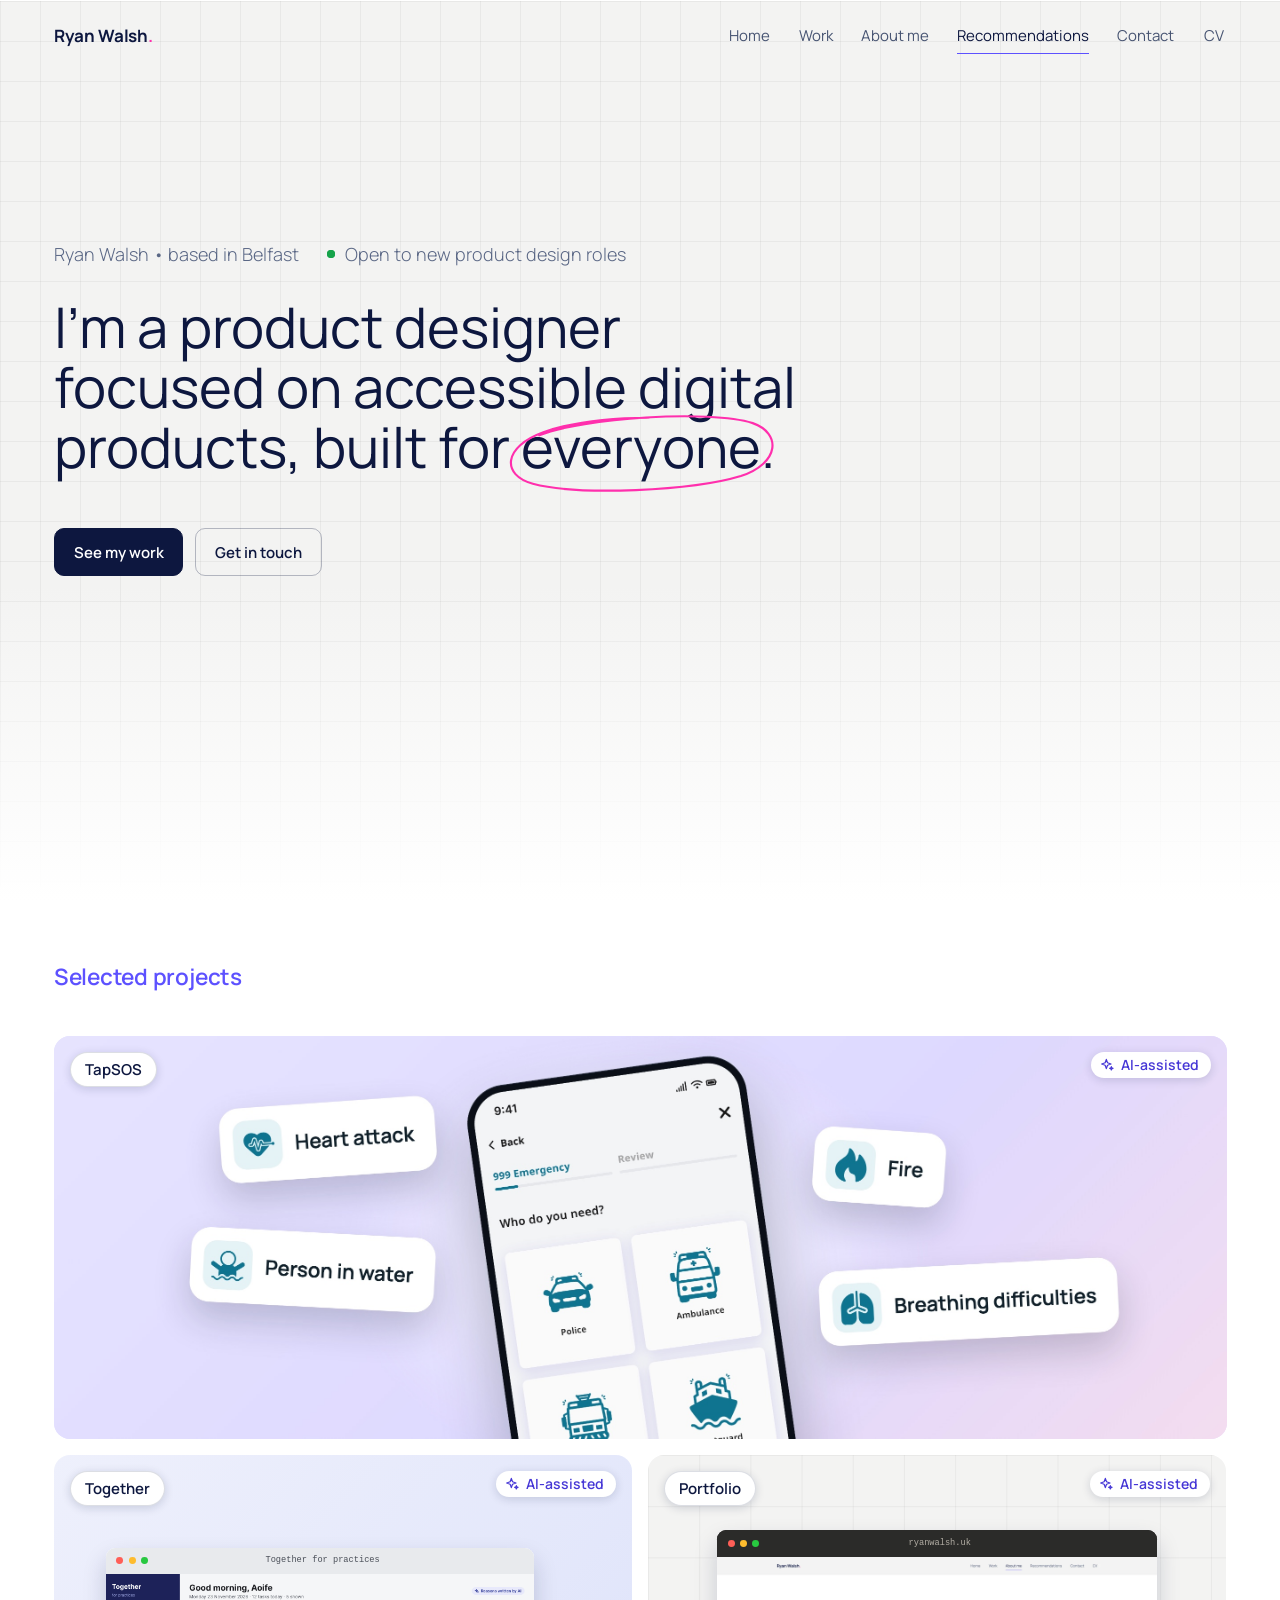
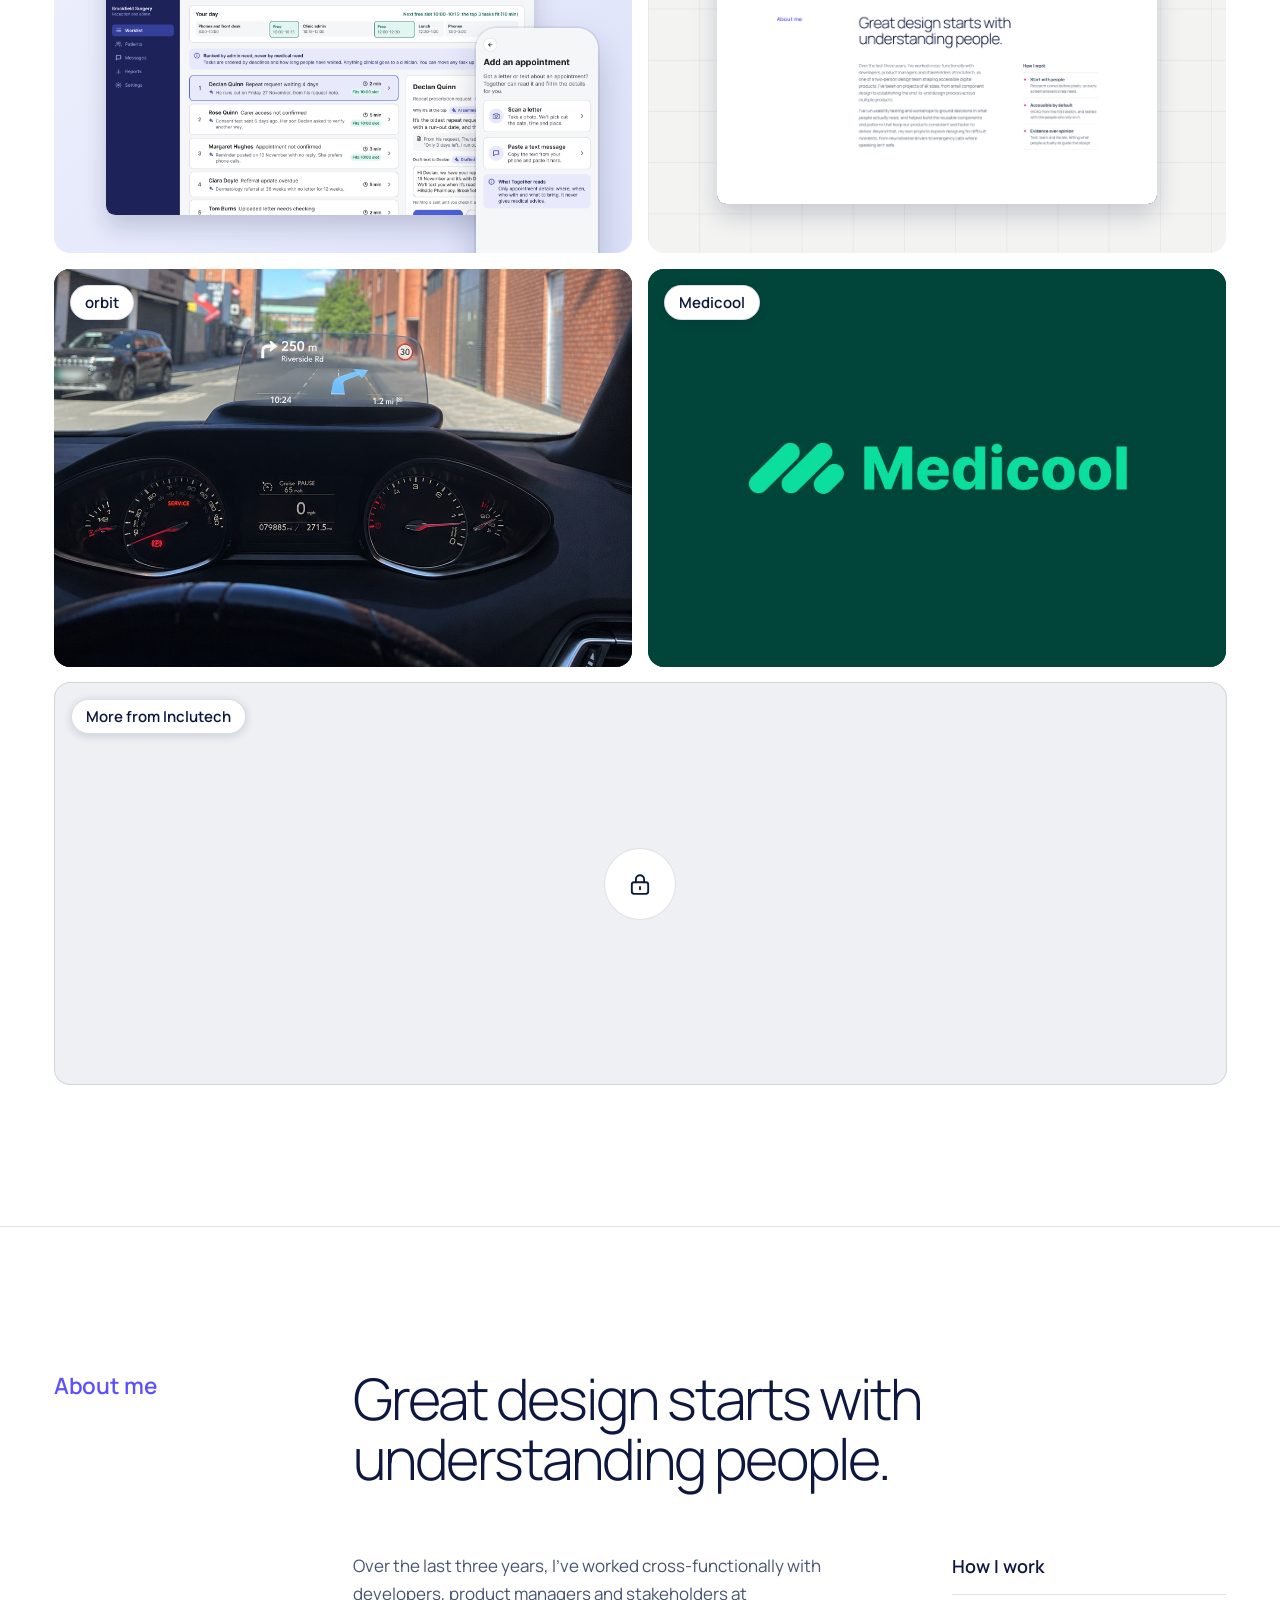
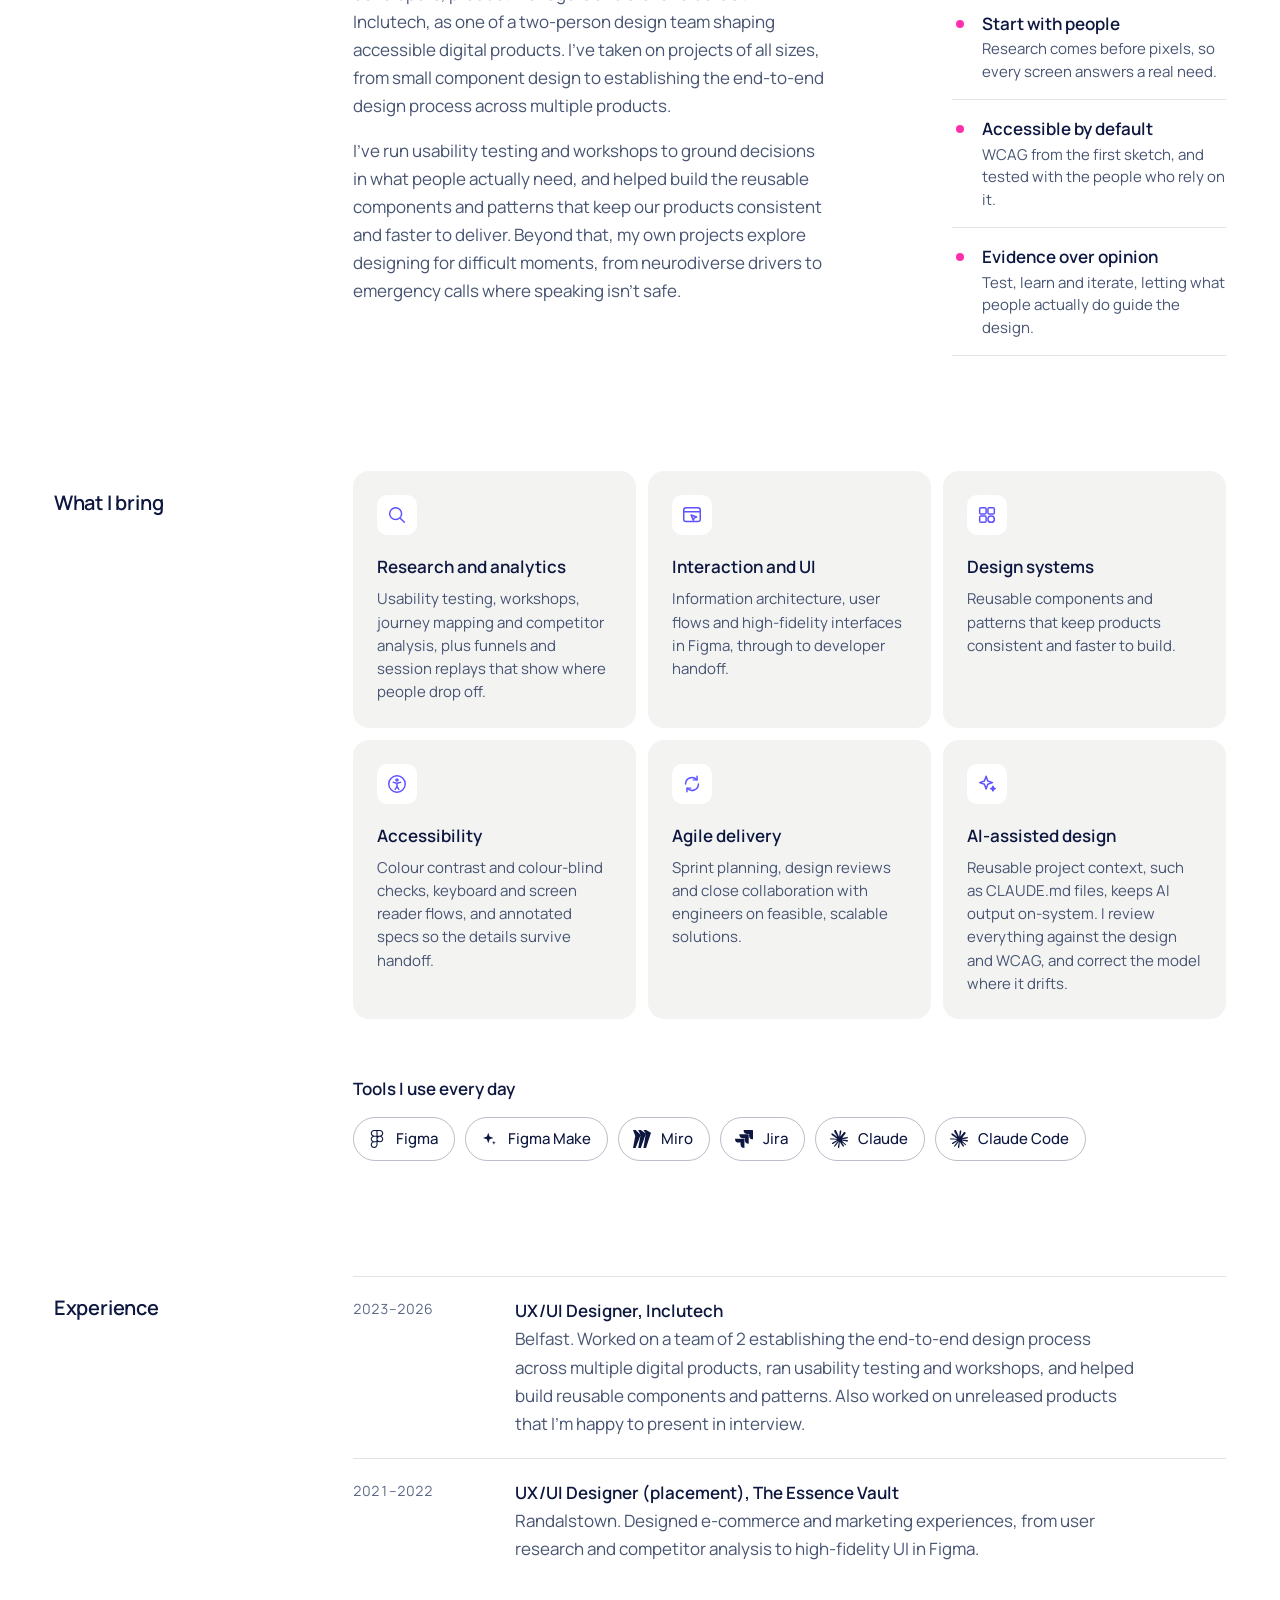
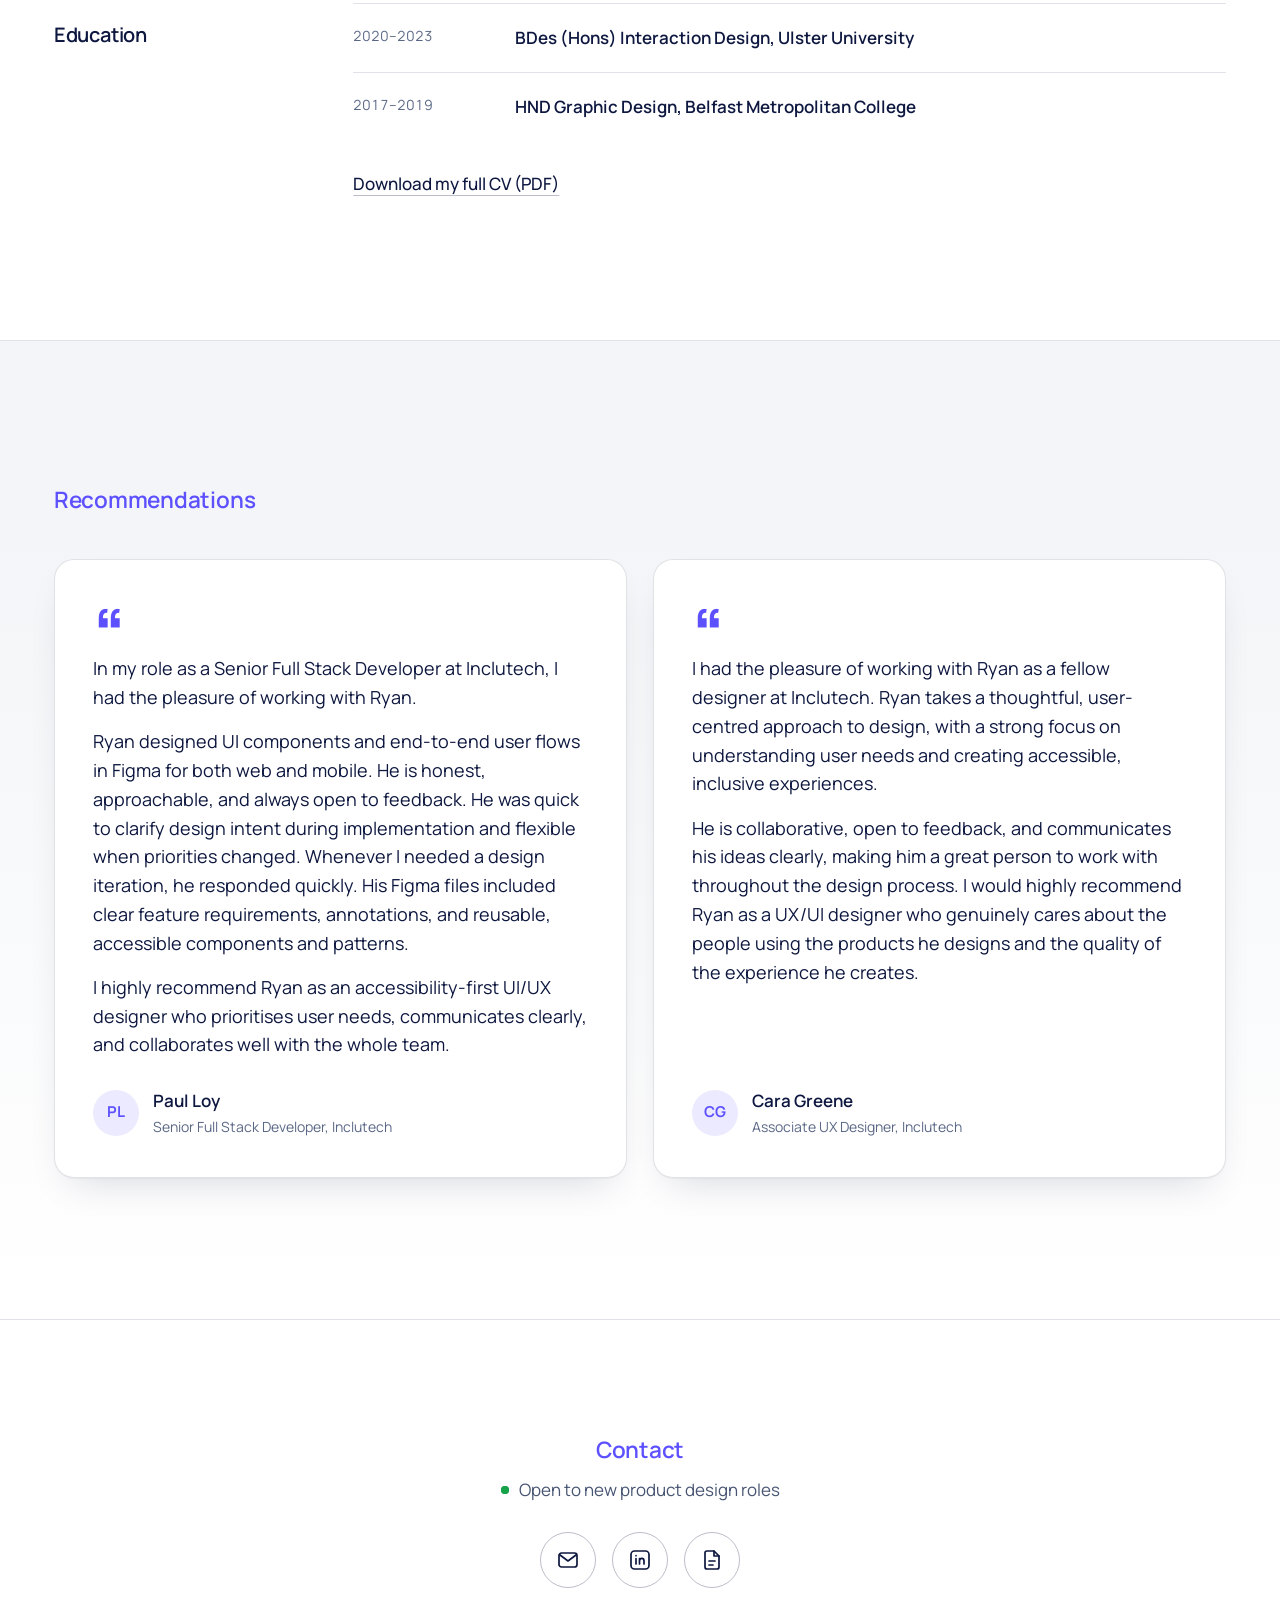
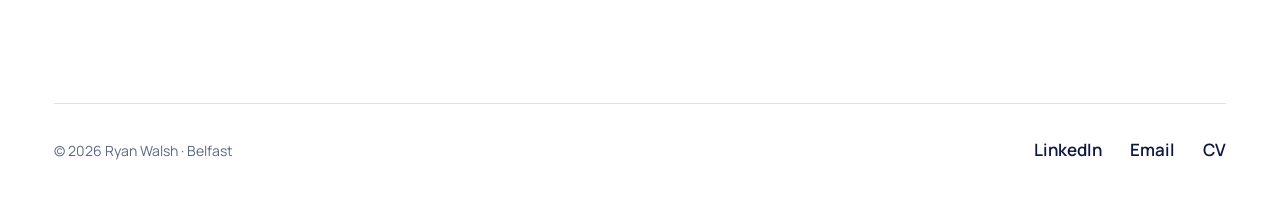
==== commit 5c3a2928: "Home: remove the How I use AI section - Removes the How I use AI block (Context, Research, Review, P" ====
--- a/index.html
+++ b/index.html
@@ -108,7 +108,7 @@
           <div class="media media--together media--zoom project__media">
             <span class="project__badge" aria-hidden="true">Together</span>
             <span class="ai-chip ai-chip--card" aria-hidden="true"><svg viewBox="0 0 24 24" aria-hidden="true" focusable="false"><path d="M11 3.5l1.8 5.2 5.2 1.8-5.2 1.8L11 17.5l-1.8-5.2L4 10.5l5.2-1.8z"/><path d="M18.5 14.5l.7 1.8 1.8.7-1.8.7-.7 1.8-.7-1.8-1.8-.7 1.8-.7z"/></svg>AI-assisted</span>
-            <div class="project__overlay" aria-hidden="true"><p class="project__overlay-title">Together</p><p class="project__overlay-desc">Joined-up care, with AI that knows where to stop.</p><span class="project__overlay-cta">View case study<svg class="project__arrow" viewBox="0 0 16 16" focusable="false"><path d="M2 8h11M9 4l4 4-4 4"/></svg></span></div>
+            <div class="project__overlay" aria-hidden="true"><p class="project__overlay-title">Together</p><p class="project__overlay-desc">Designing AI for healthcare: where it helps, and where it stops.</p><span class="project__overlay-cta">View case study<svg class="project__arrow" viewBox="0 0 16 16" focusable="false"><path d="M2 8h11M9 4l4 4-4 4"/></svg></span></div>
             <div class="media__img tg-card" aria-hidden="true">
               <div class="site-window__frame site-window__frame--light tg-card__win">
                 <p class="site-window__bar"><i></i><i></i><i></i><span>Together for practices</span></p>
@@ -117,7 +117,7 @@
               <img class="tg-card__phone" src="images/together/add.jpg" alt="" width="786" height="1704" loading="lazy">
             </div>
           </div>
-          <div class="project__caption" aria-hidden="true"><p class="project__caption-desc">Joined-up care, with AI that knows where to stop.</p><span class="project__cta">View case study<svg class="project__arrow" viewBox="0 0 16 16" aria-hidden="true" focusable="false"><path d="M2 8h11M9 4l4 4-4 4"/></svg></span></div>
+          <div class="project__caption" aria-hidden="true"><p class="project__caption-desc">Designing AI for healthcare: where it helps, and where it stops.</p><span class="project__cta">View case study<svg class="project__arrow" viewBox="0 0 16 16" aria-hidden="true" focusable="false"><path d="M2 8h11M9 4l4 4-4 4"/></svg></span></div>
           <div class="project__text visually-hidden">
             <h3 class="project__title">Together</h3>
             <p class="project__desc">In progress: a concept that joins up GP, hospital and pharmacy care, with an AI feature that reads appointment letters and a staff worklist ranked by admin need.</p>
@@ -247,17 +247,6 @@
       </div>
 
       <div class="about__block">
-        <h3 class="about__subhead">How I use AI</h3>
-        <dl class="skills">
-          <div><dt>Context</dt><dd>Reusable project context for the model to work from, such as this site’s CLAUDE.md file with its tokens, component rules and accessibility requirements.</dd></div>
-          <div><dt>Research</dt><dd>AI-assisted competitor analysis and synthesis. For this site, I used Claude Research to review more than 15 product designer portfolios.</dd></div>
-          <div><dt>Review</dt><dd>AI-assisted UX audits that I then judge, such as a critique of this site against Nielsen’s usability heuristics.</dd></div>
-          <div><dt>Prototype and build</dt><dd>Building and refining through instruction rather than redrawing. This site was built with Claude Code.</dd></div>
-          <div><dt>Judgement</dt><dd>Overruling the model when it’s wrong. When an AI review read my portfolio as being about accessibility, I pushed back: accessibility is how I work, not the whole story.</dd></div>
-        </dl>
-      </div>
-
-      <div class="about__block">
         <h3 class="about__subhead">Experience</h3>
         <ol class="history">
           <li class="history__item">
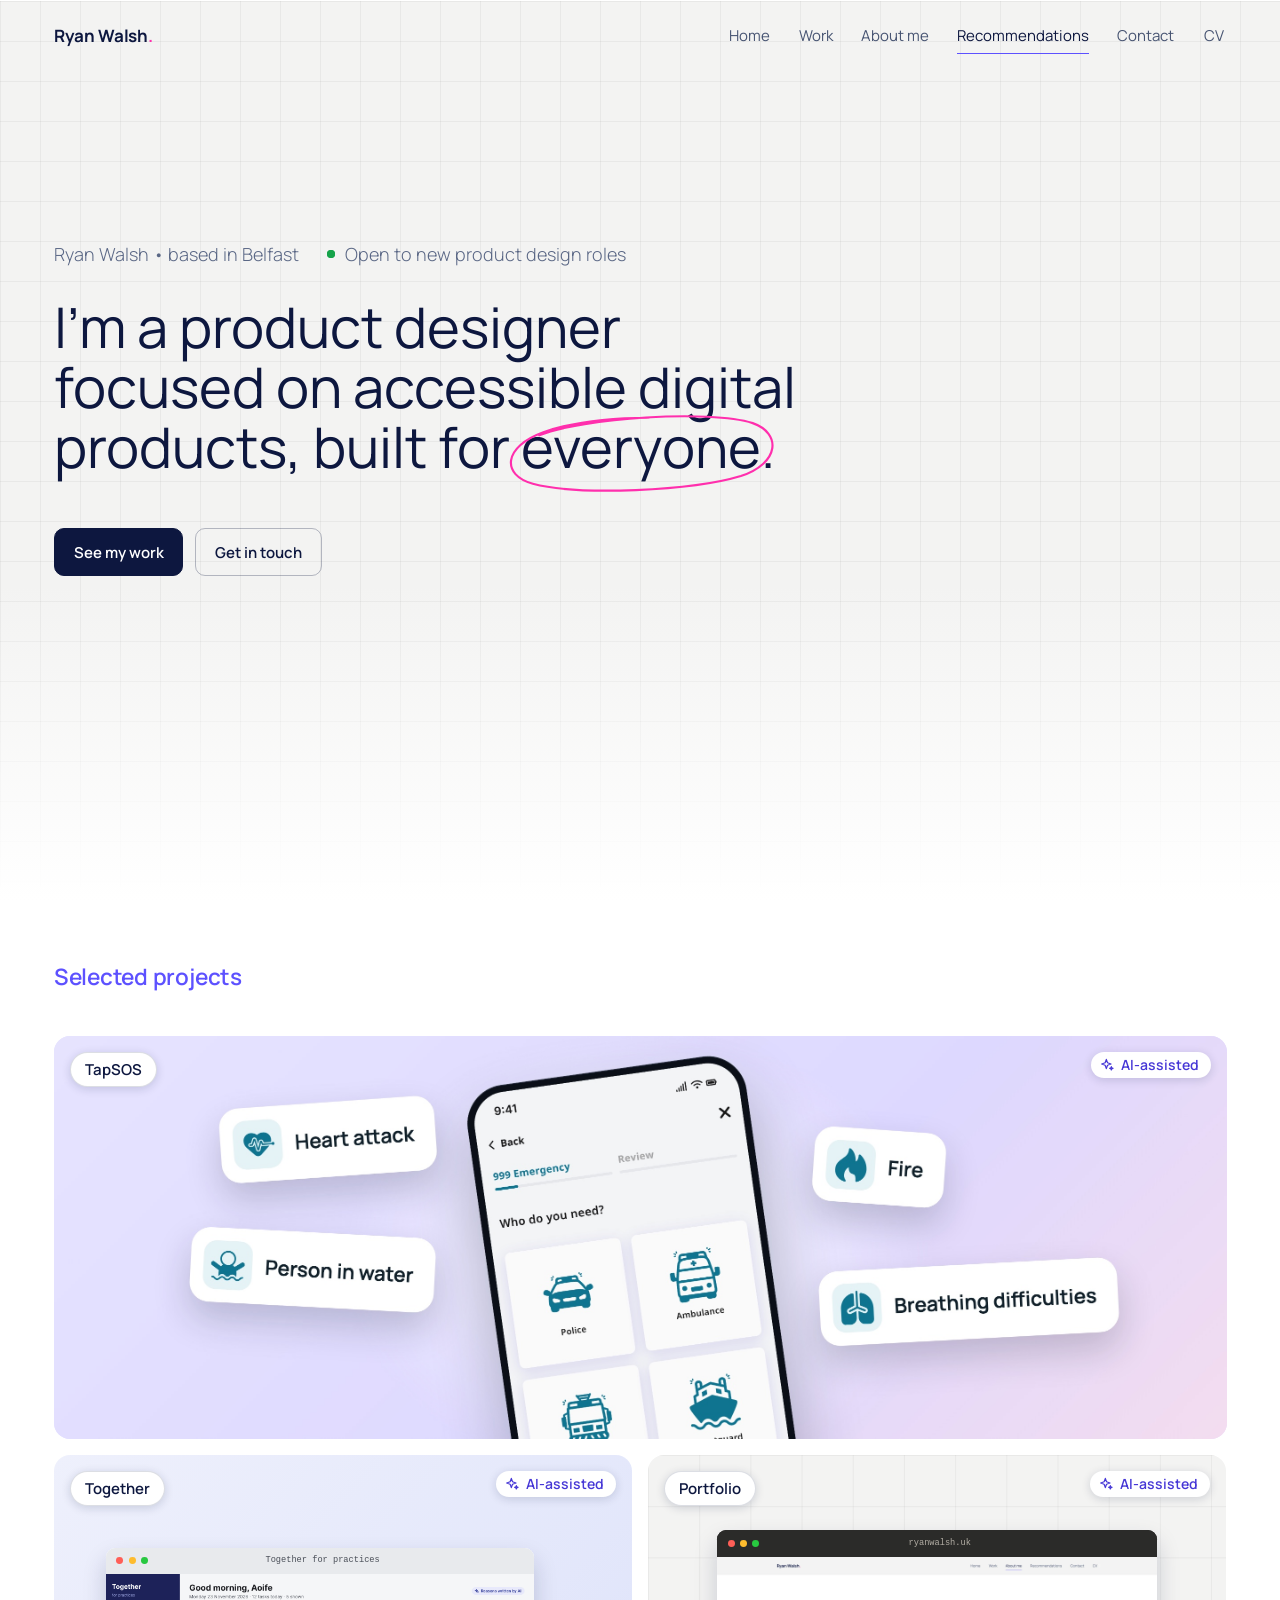
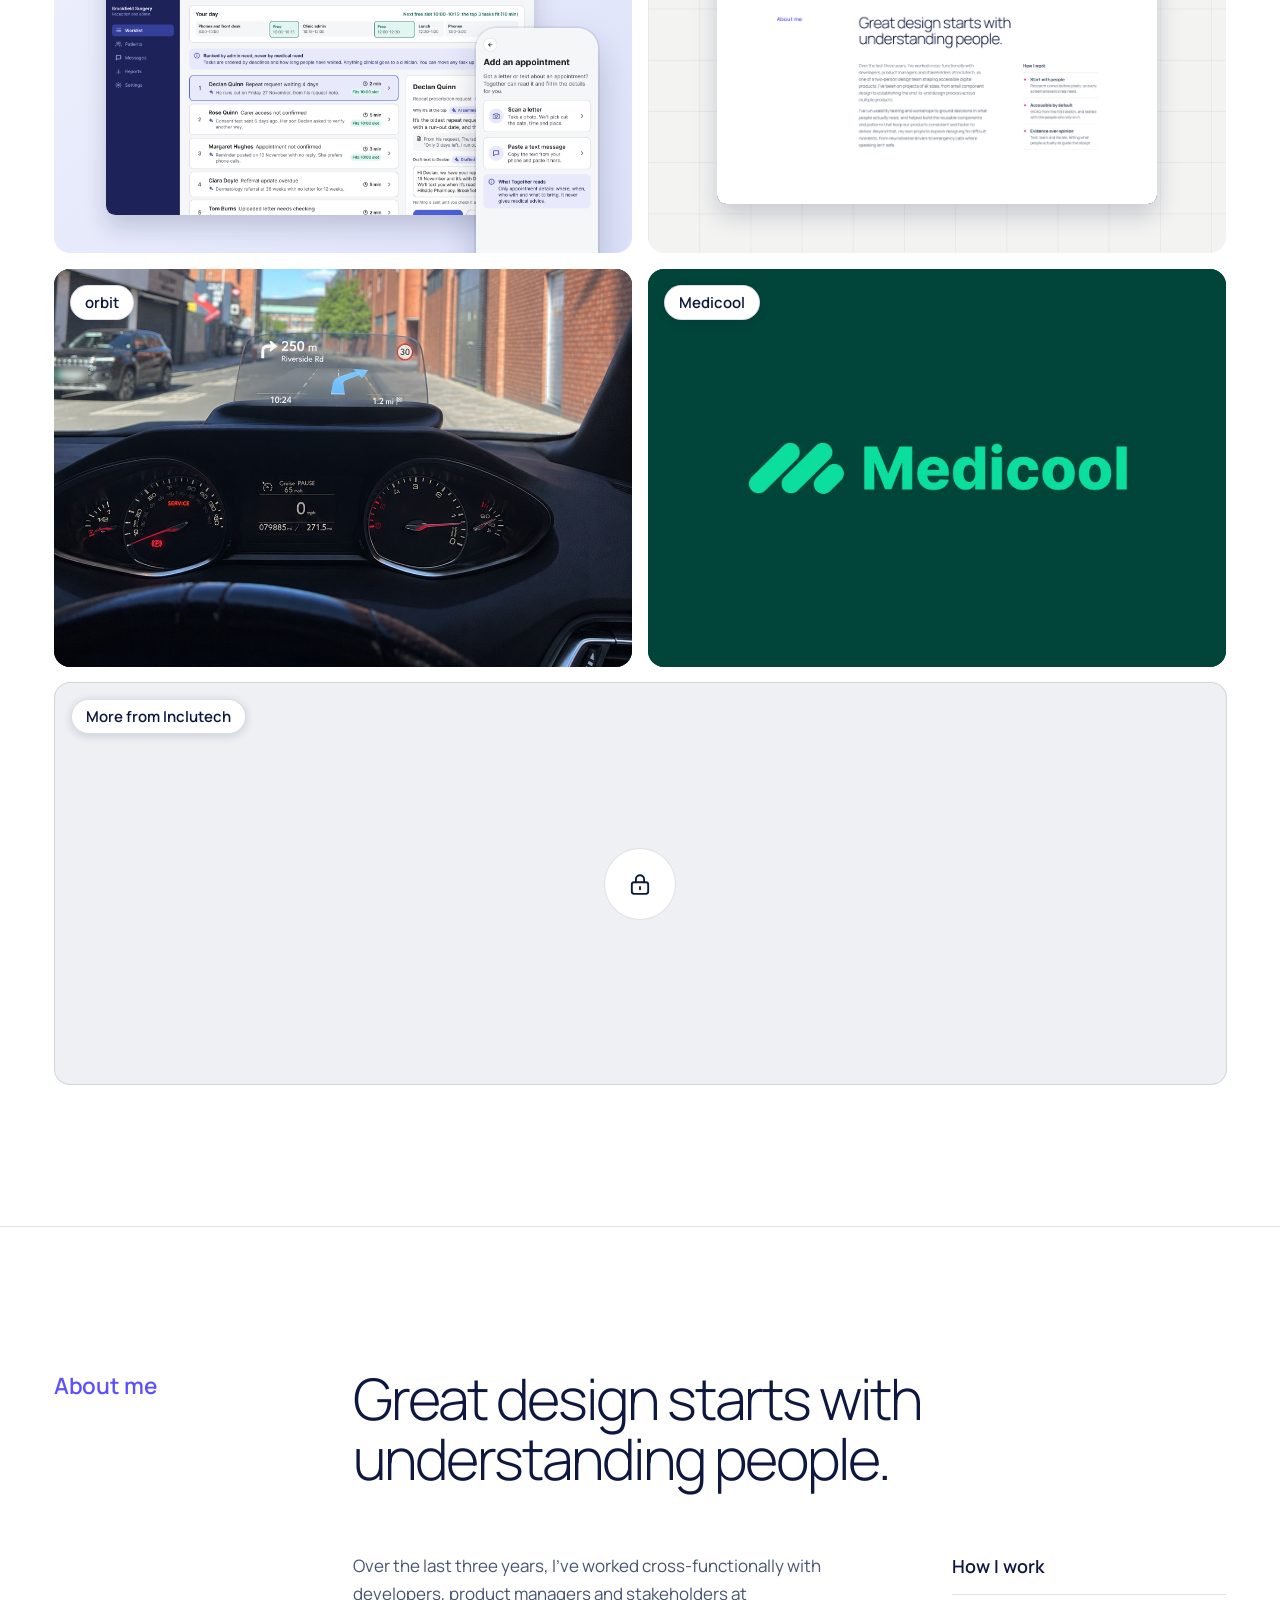
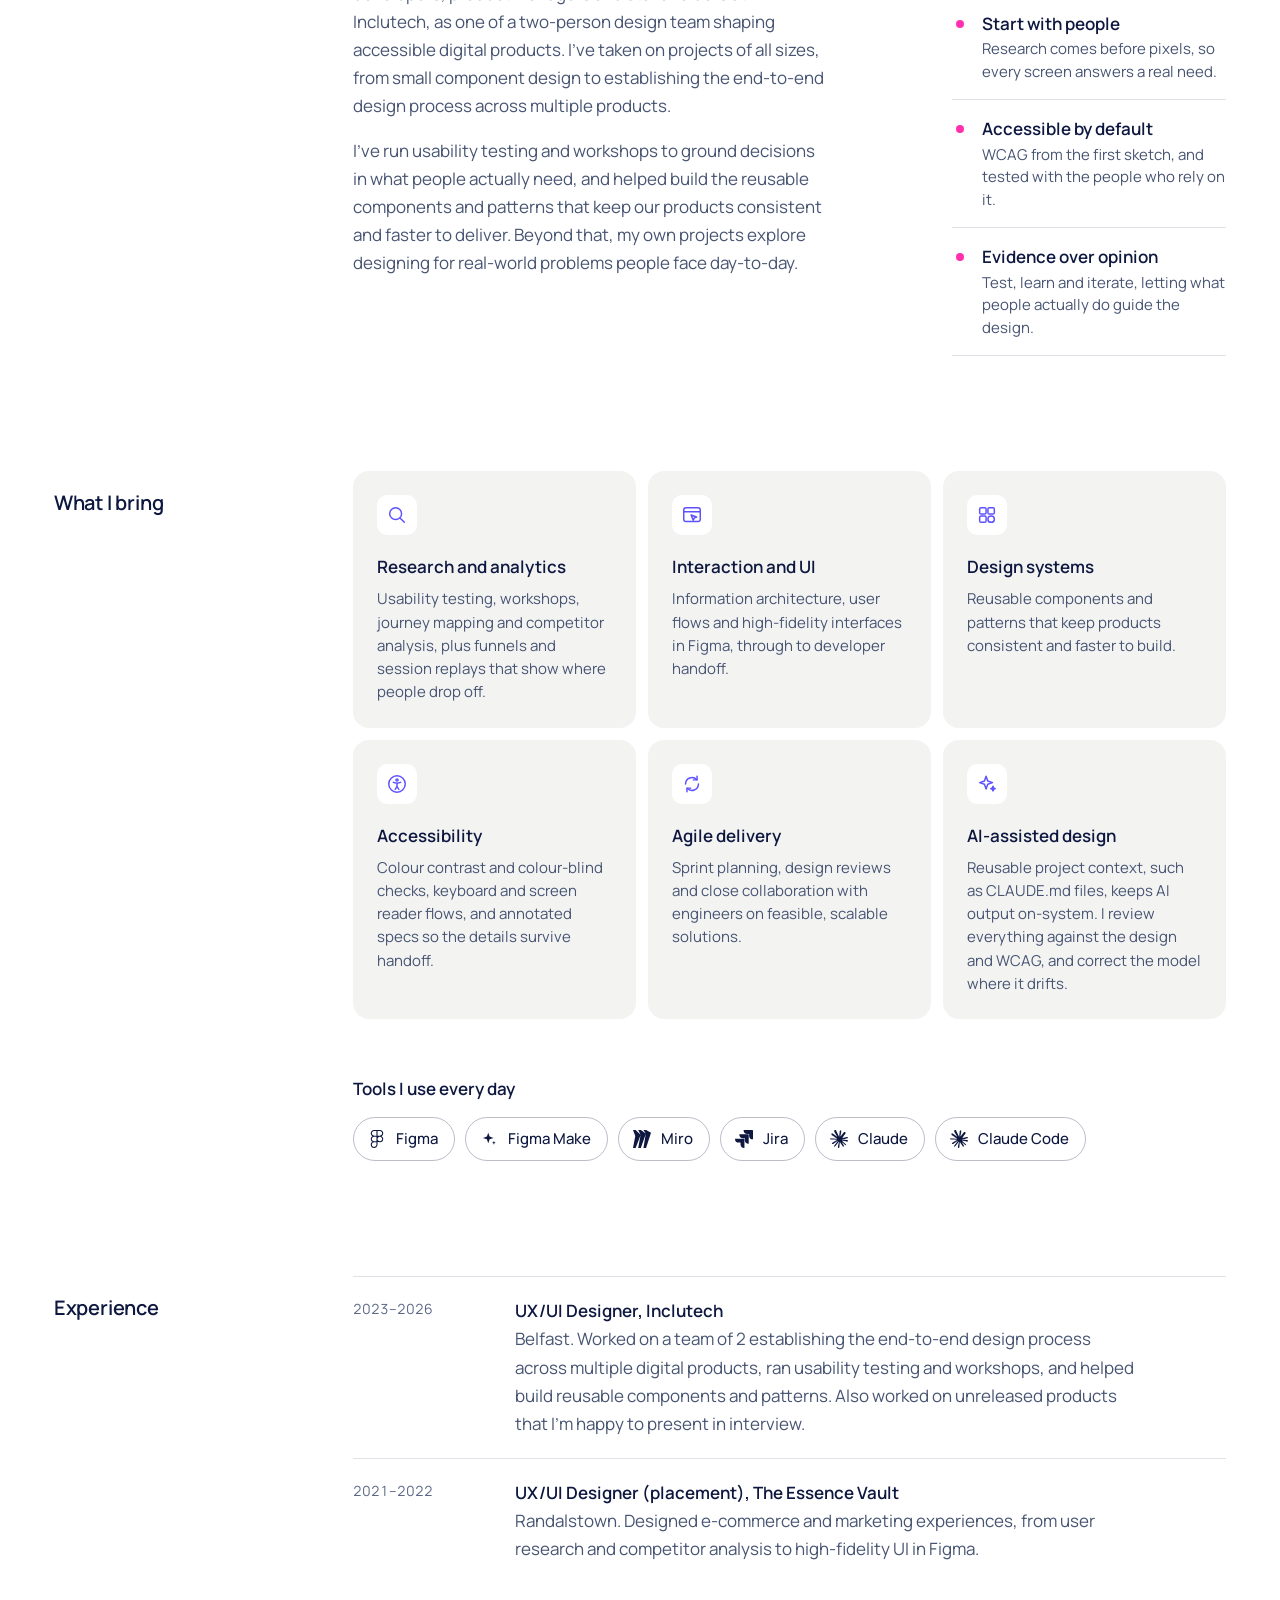
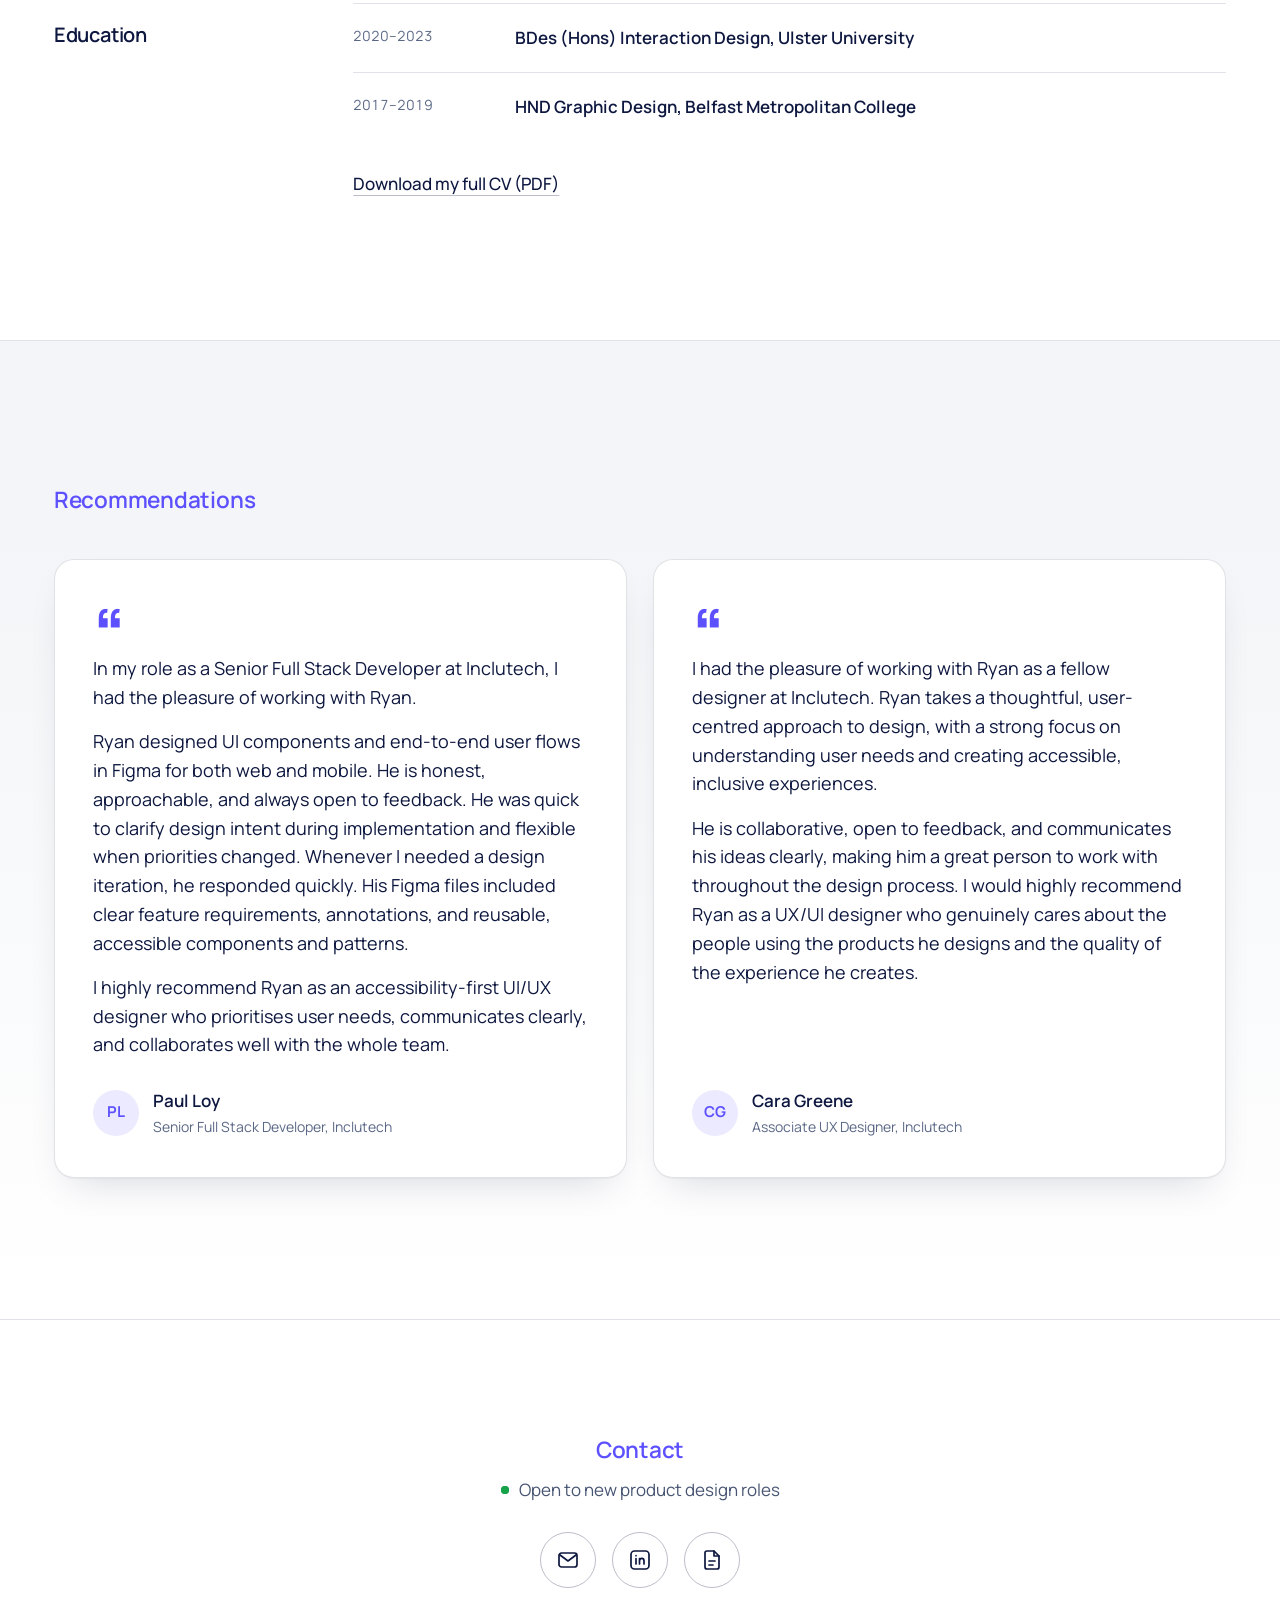
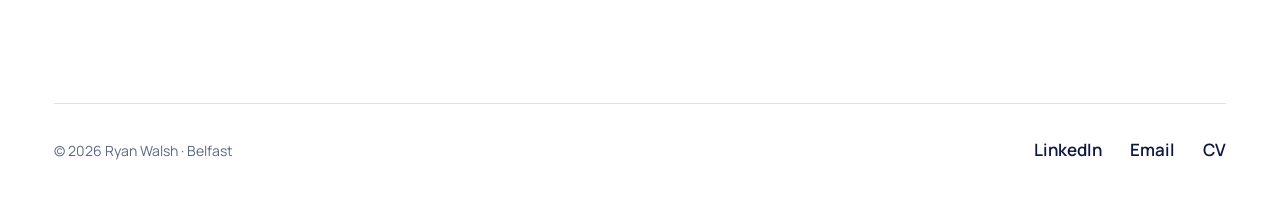
==== commit 2f94983c: "Home: update the last About sentence in Ryan's words - Beyond that, my own projects explore designin" ====
--- a/index.html
+++ b/index.html
@@ -210,7 +210,7 @@
 
       <div class="about__body flow">
         <p>Over the last three years, I’ve worked cross-functionally with developers, product managers and stakeholders at Inclutech, as one of a two-person design team shaping accessible digital products. I’ve taken on projects of all sizes, from small component design to establishing the end-to-end design process across multiple products.</p>
-        <p>I’ve run usability testing and workshops to ground decisions in what people actually need, and helped build the reusable components and patterns that keep our products consistent and faster to deliver. Beyond that, my own projects explore designing for difficult moments, from neurodiverse drivers to emergency calls where speaking isn’t safe.</p>
+        <p>I’ve run usability testing and workshops to ground decisions in what people actually need, and helped build the reusable components and patterns that keep our products consistent and faster to deliver. Beyond that, my own projects explore designing for real-world problems people face day-to-day.</p>
       </div>
 
       <div class="about__principles">
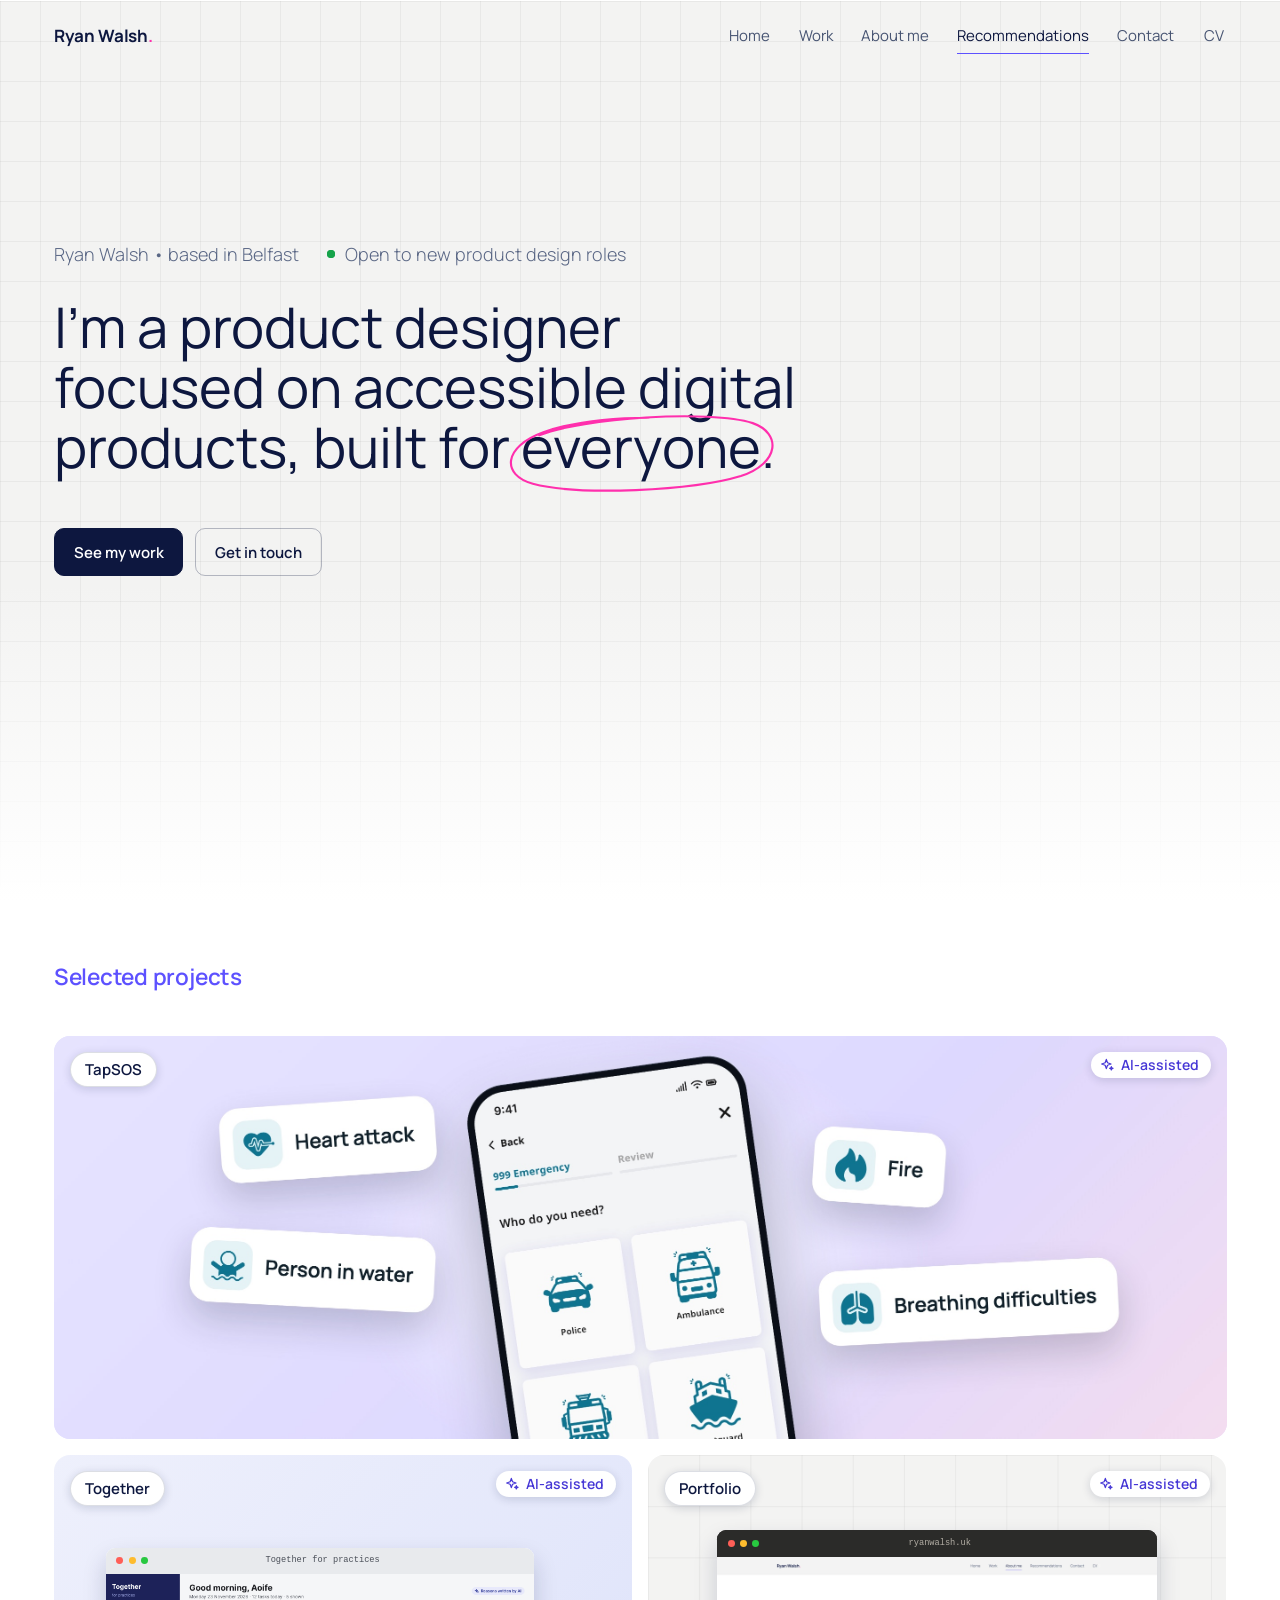
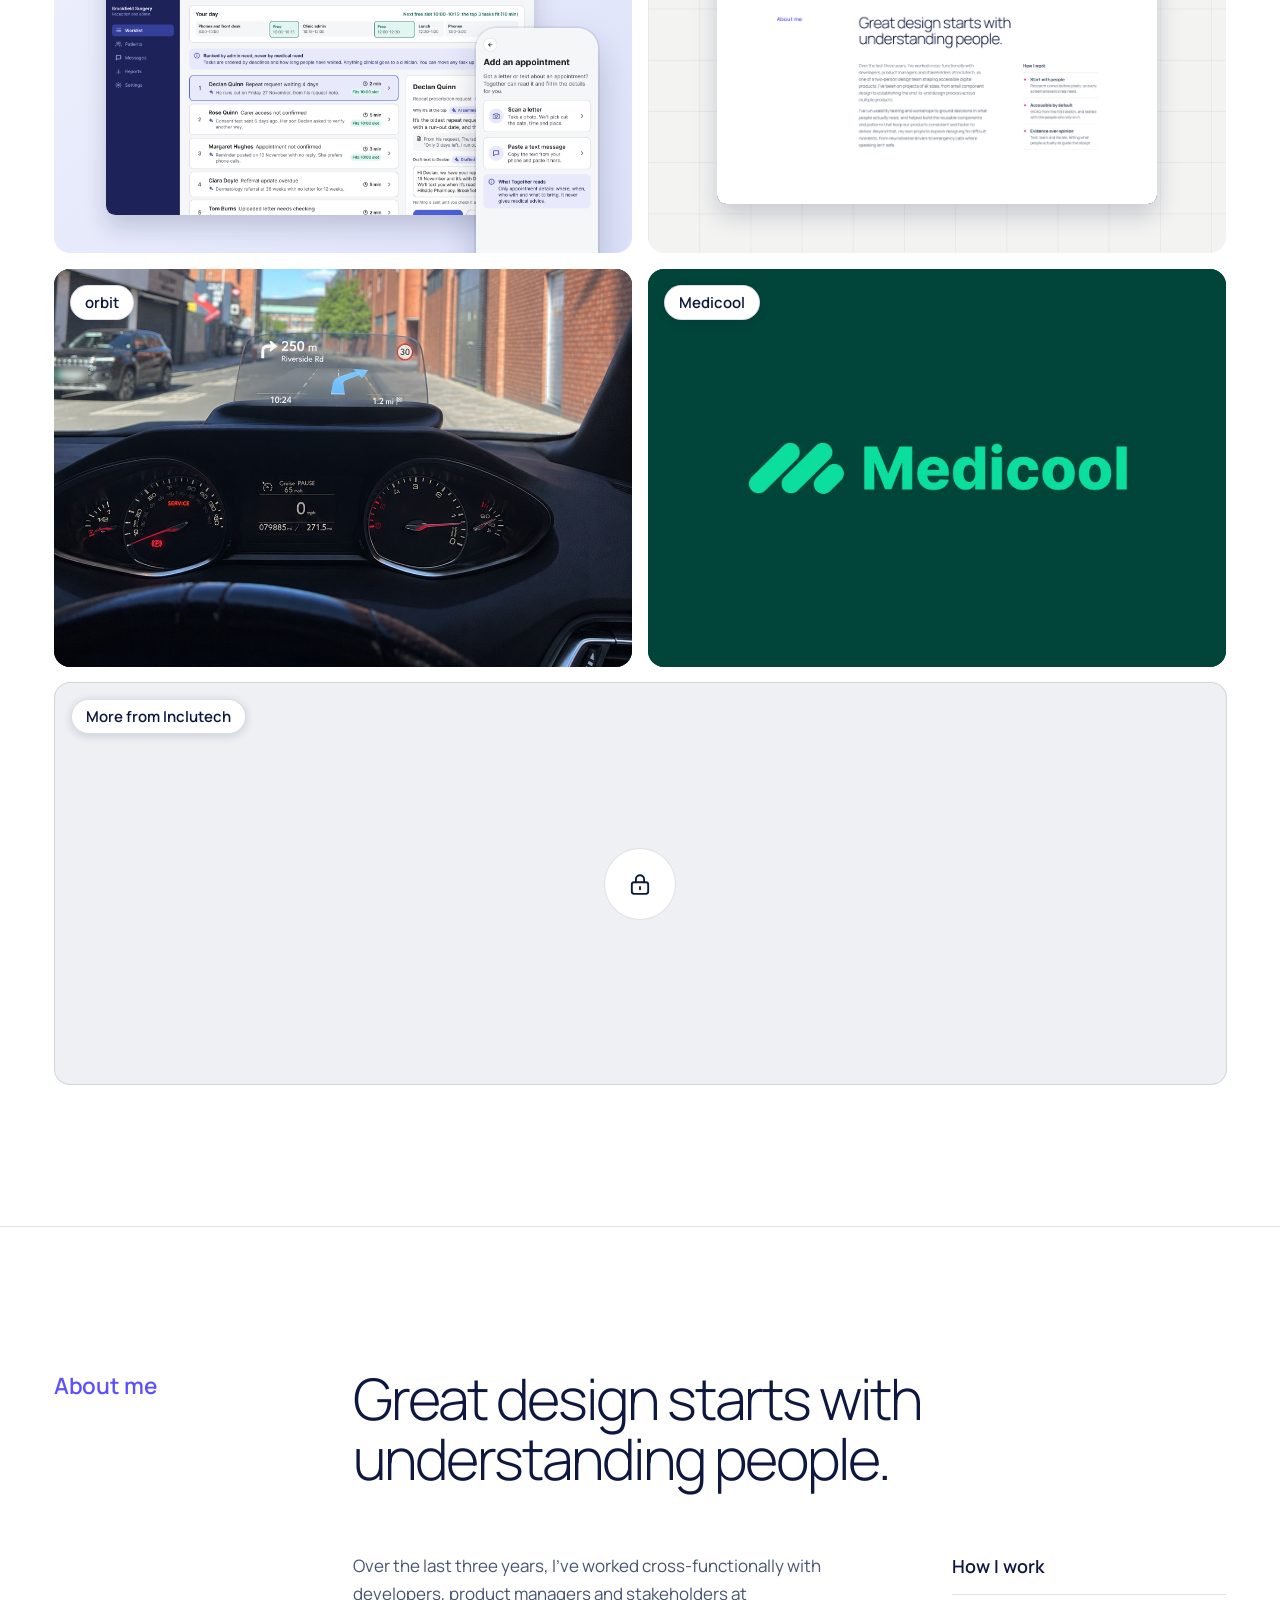
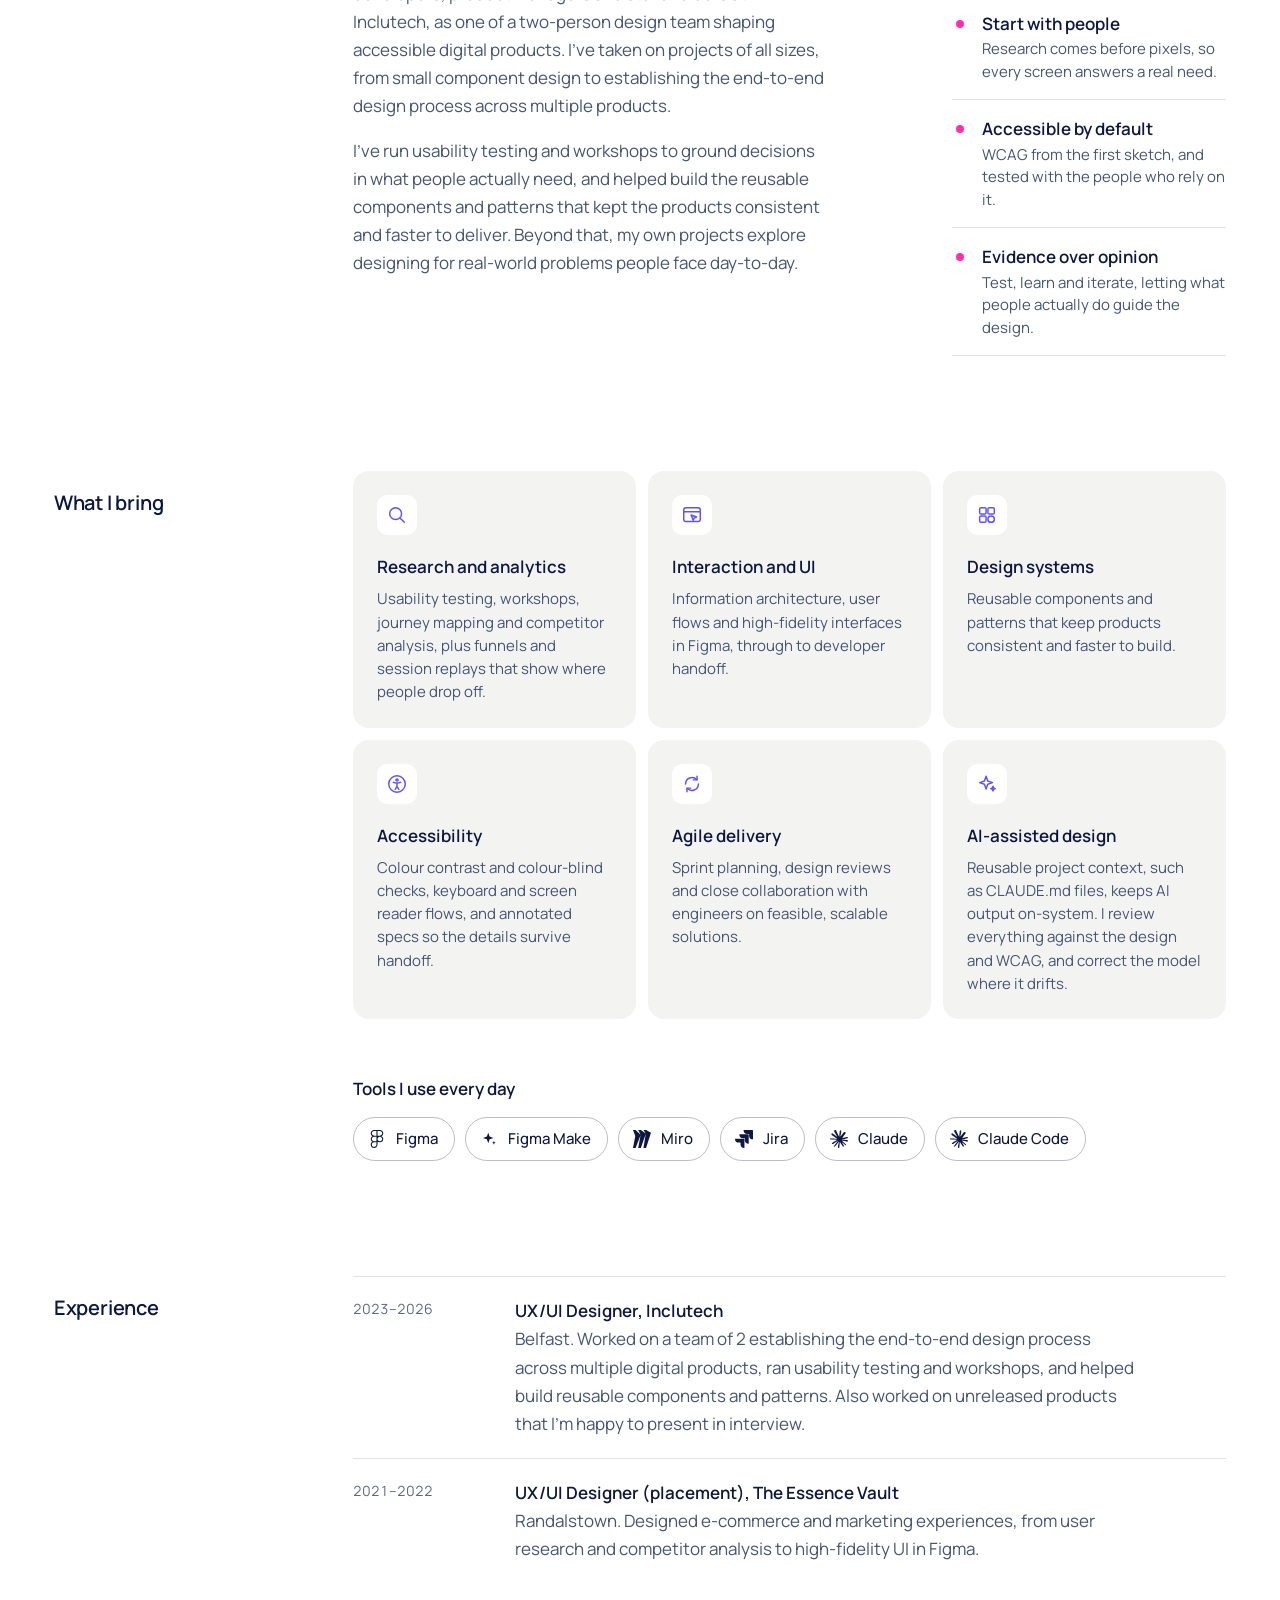
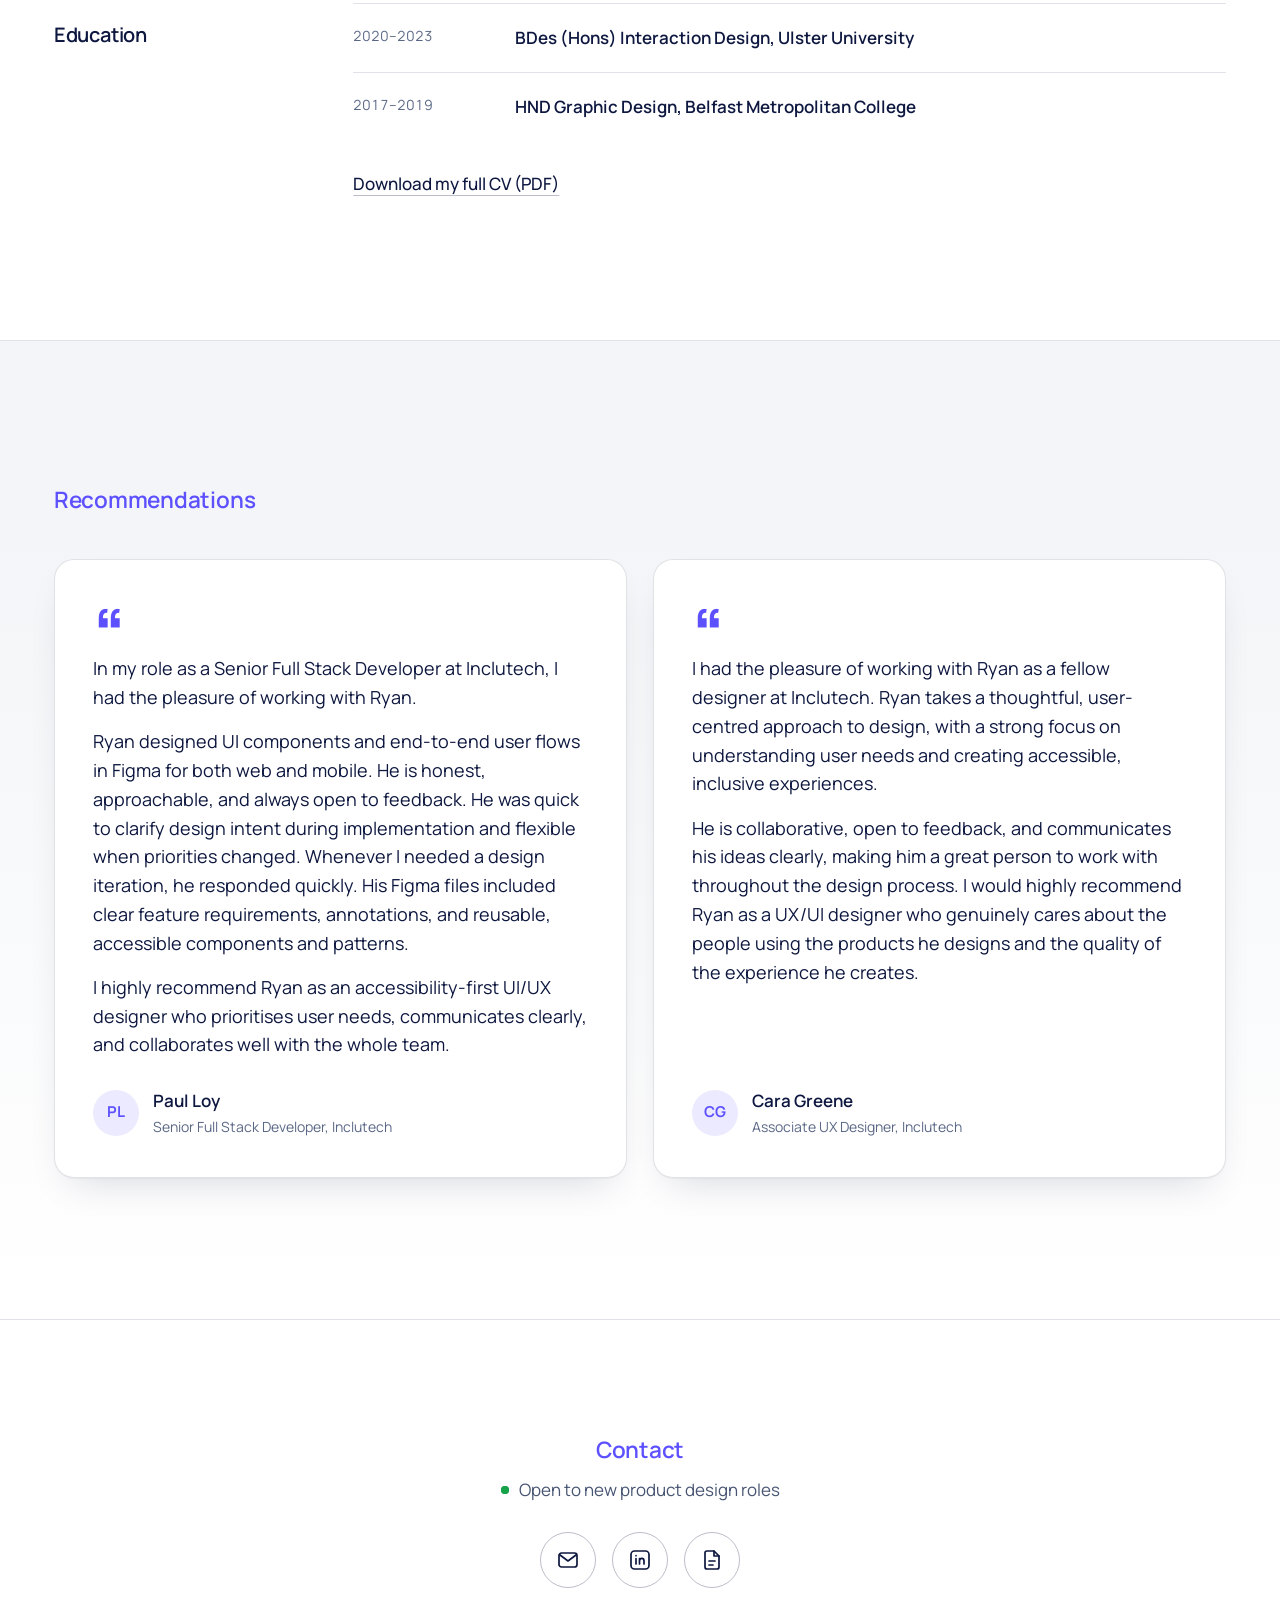
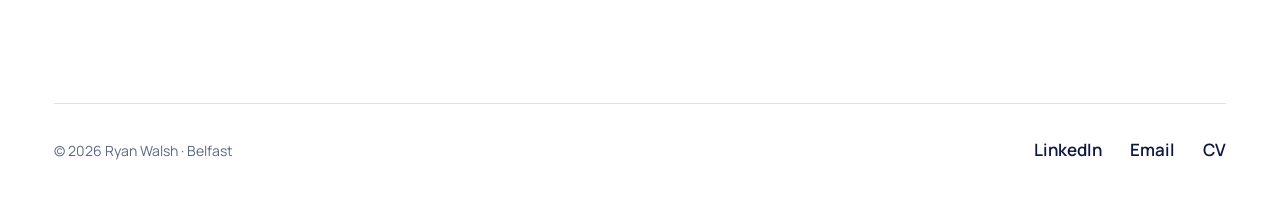
==== commit 7f25d2ad: "Home: put the components line in About in the past tense - ...patterns that kept the products consis" ====
--- a/index.html
+++ b/index.html
@@ -210,7 +210,7 @@
 
       <div class="about__body flow">
         <p>Over the last three years, I’ve worked cross-functionally with developers, product managers and stakeholders at Inclutech, as one of a two-person design team shaping accessible digital products. I’ve taken on projects of all sizes, from small component design to establishing the end-to-end design process across multiple products.</p>
-        <p>I’ve run usability testing and workshops to ground decisions in what people actually need, and helped build the reusable components and patterns that keep our products consistent and faster to deliver. Beyond that, my own projects explore designing for real-world problems people face day-to-day.</p>
+        <p>I’ve run usability testing and workshops to ground decisions in what people actually need, and helped build the reusable components and patterns that kept the products consistent and faster to deliver. Beyond that, my own projects explore designing for real-world problems people face day-to-day.</p>
       </div>
 
       <div class="about__principles">
